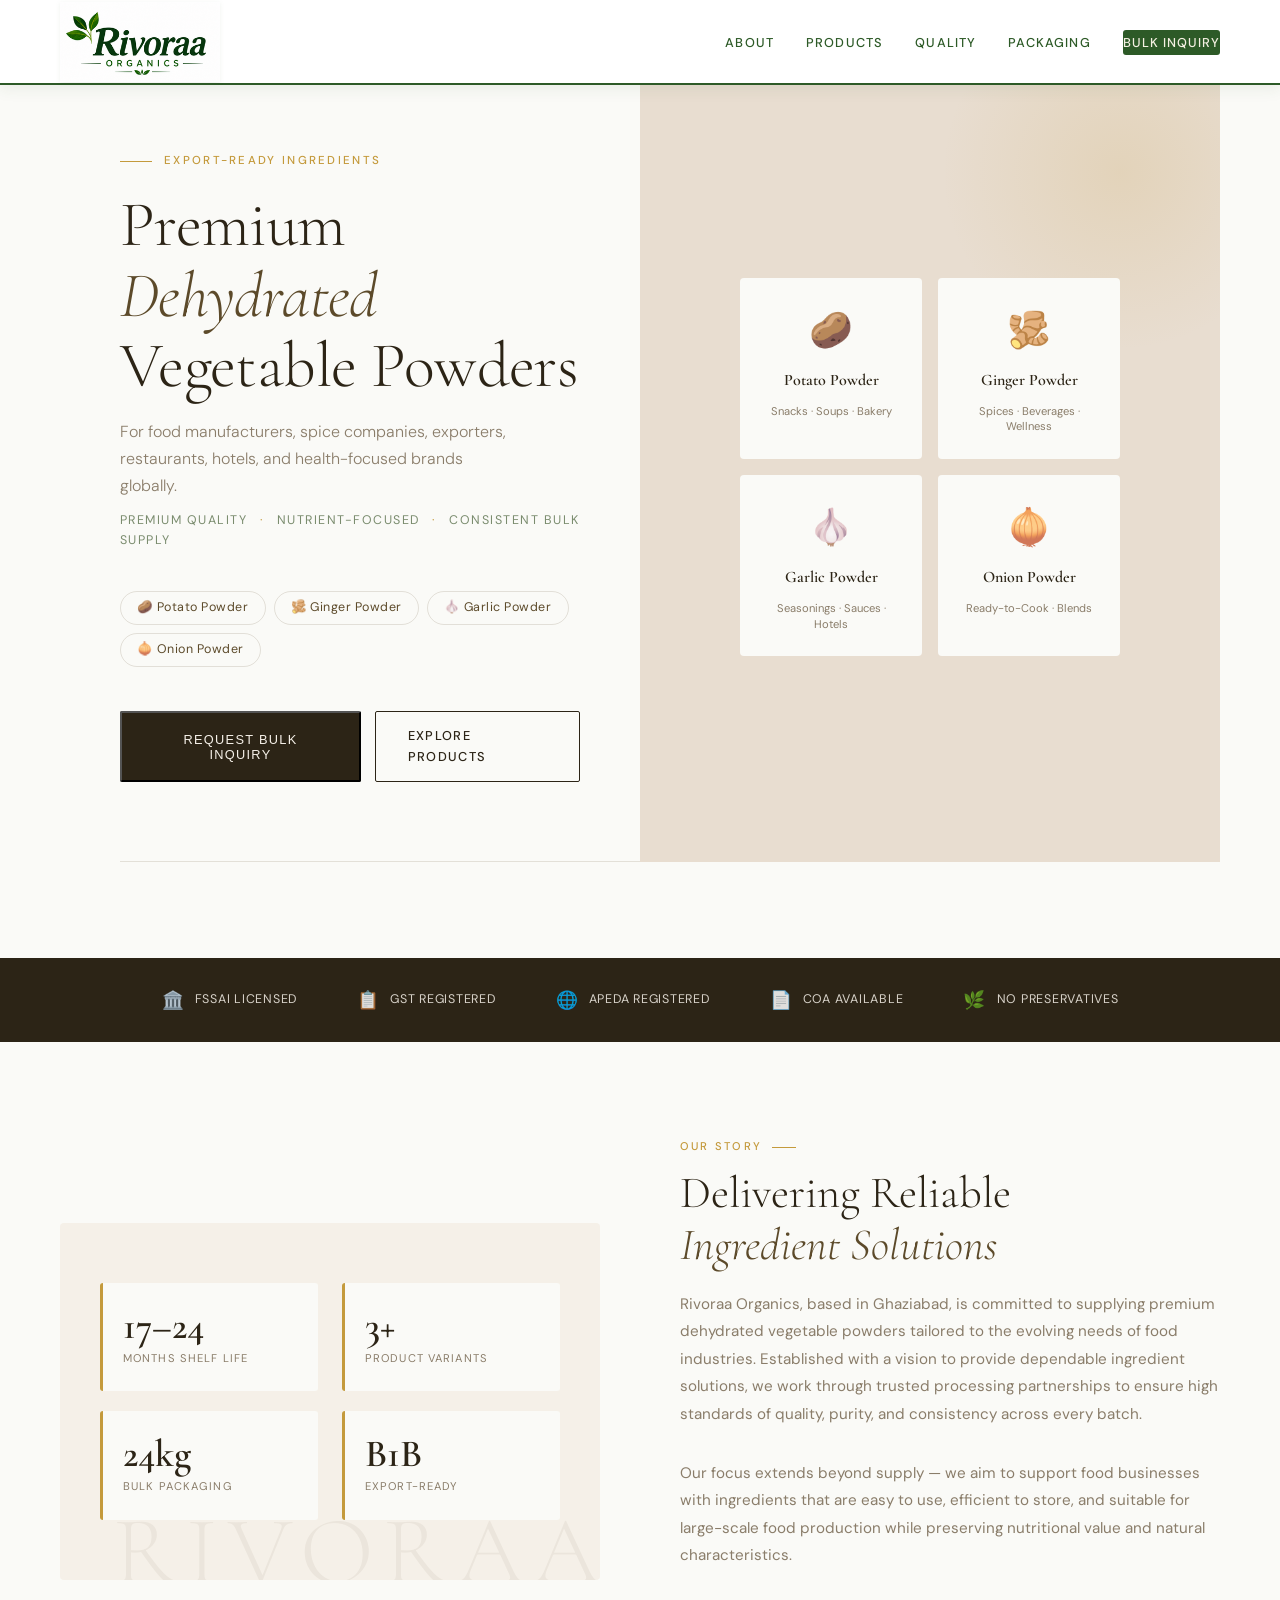
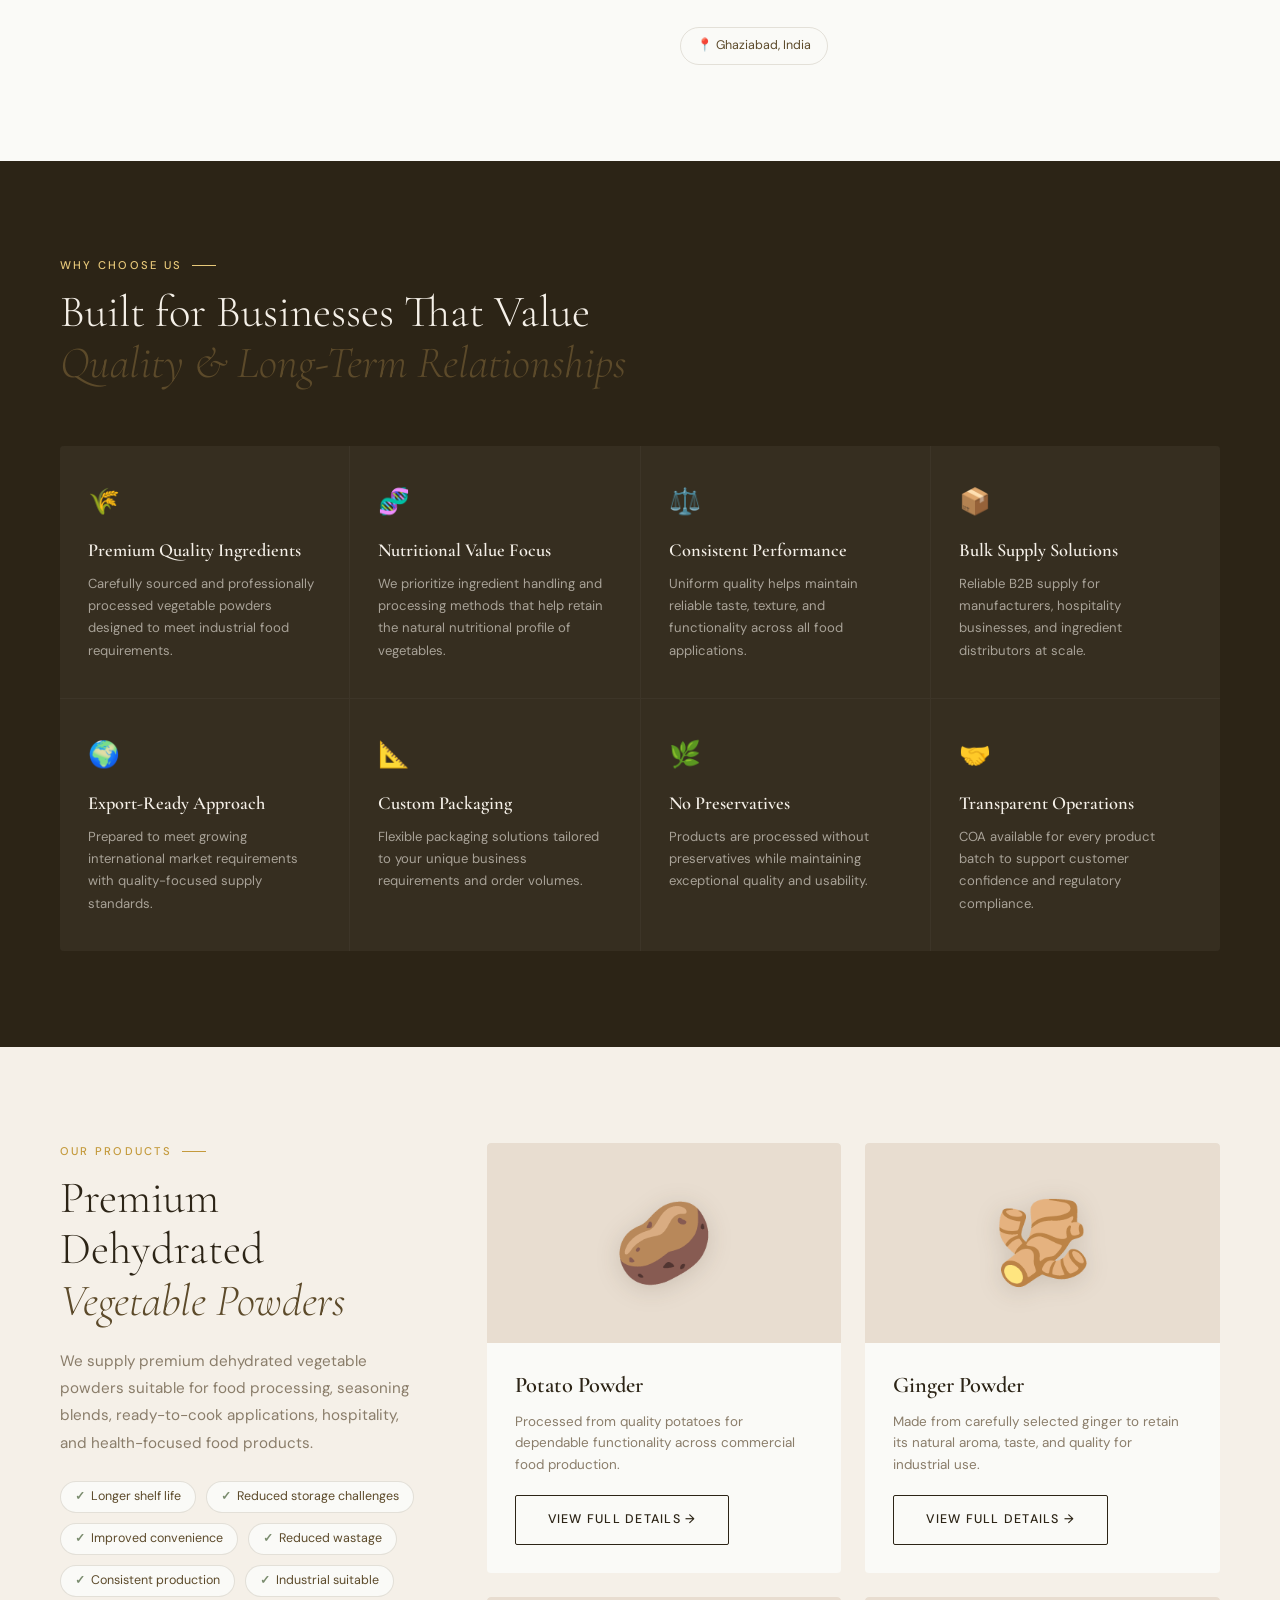
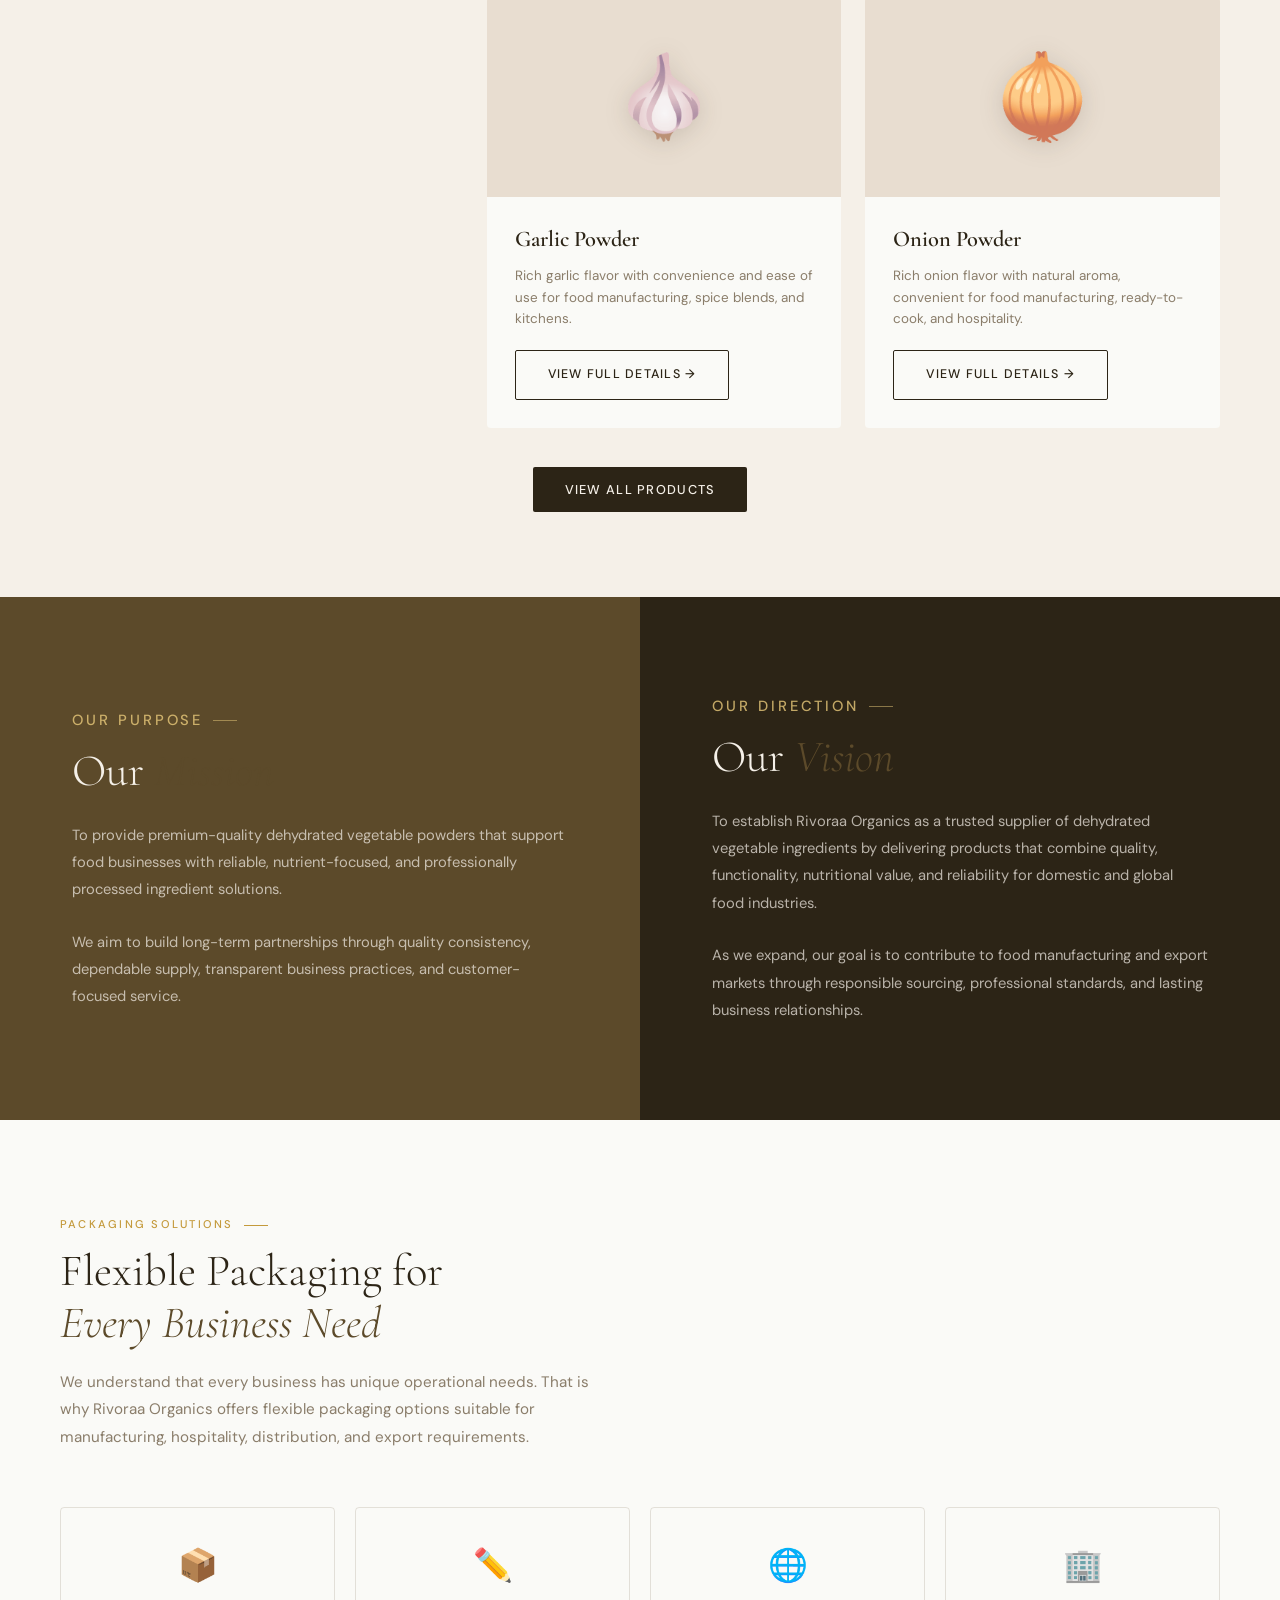
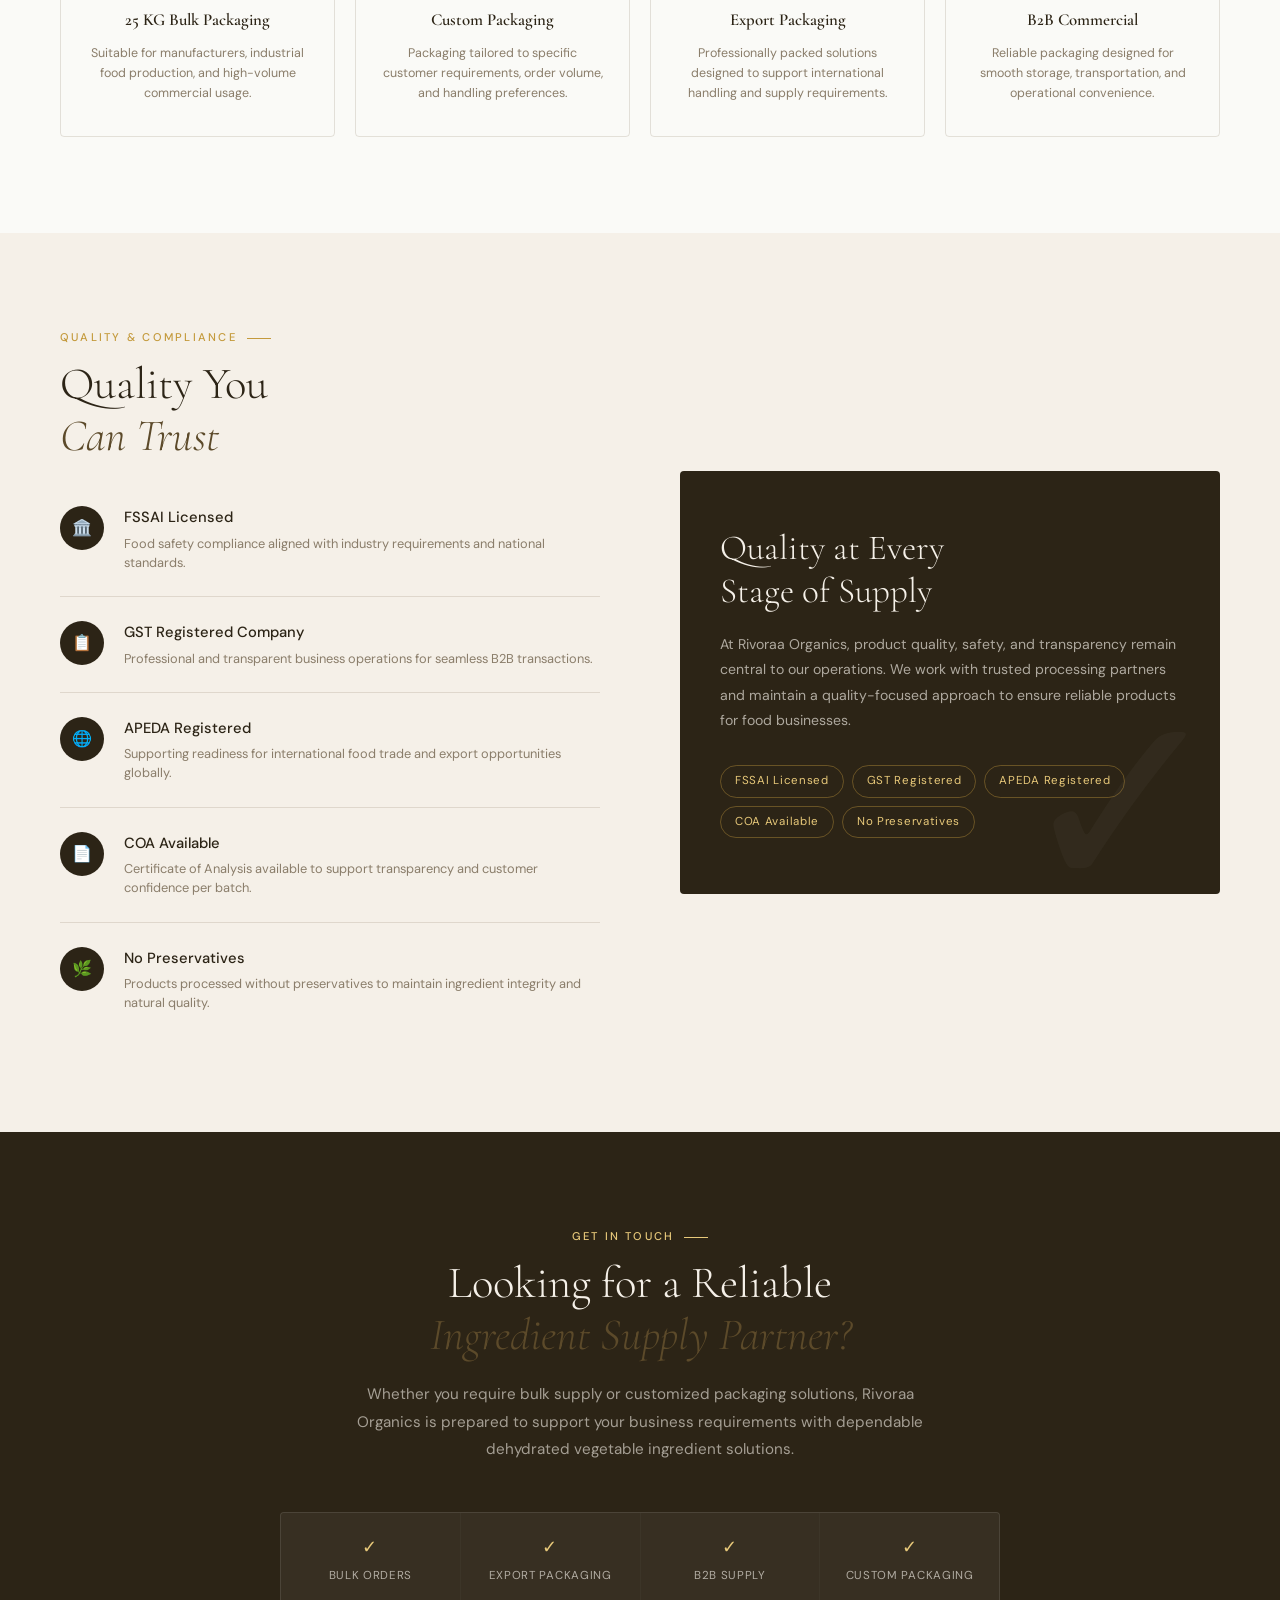
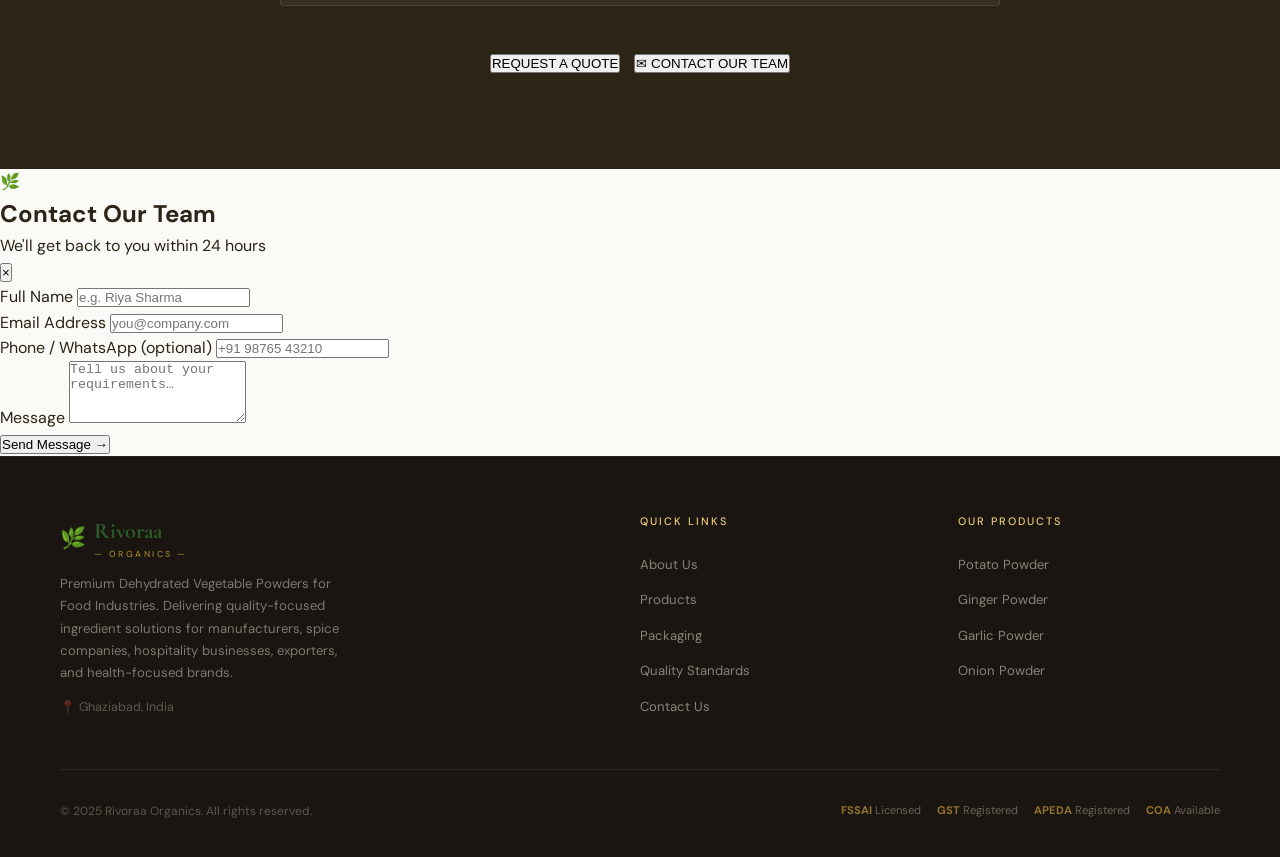
==== index.html @ 88c13964 "Update index.html" ====
<!doctype html>
<html lang="en">
  <head>
    <meta charset="UTF-8" />
    <meta name="viewport" content="width=device-width, initial-scale=1.0" />
    <title>Rivoraa Organics — Premium Dehydrated Vegetable Powders</title>
    <link rel="stylesheet" href="style.css" />
    <link
      href="https://fonts.googleapis.com/css2?family=Cormorant+Garamond:ital,wght@0,300;0,400;0,600;1,300;1,400&family=DM+Sans:wght@300;400;500&display=swap"
      rel="stylesheet"
    />
  </head>
  
  <body>
    <!-- NAV -->
    <nav>
      <a href="#" class="nav-logo">
        <img
          src="[data-uri]"
          alt="Rivoraa Organics"
          class="nav-logo-img"
        />
      </a>
      <ul class="nav-links">
        <li><a href="#about">About</a></li>
        <li><a href="#products">Products</a></li>
        <li><a href="#quality">Quality</a></li>
        <li><a href="#packaging">Packaging</a></li>
        <li><a href="#contact" class="nav-cta">Bulk Inquiry</a></li>
      </ul>
    </nav>

    <!-- HERO -->
    <section class="hero" id="home">
      <div class="hero-left">
        <p class="hero-eyebrow">Export-Ready Ingredients</p>
        <h1 class="hero-title">
          Premium<br /><em>Dehydrated</em><br />Vegetable Powders
        </h1>
        <p class="hero-subtitle">
          For food manufacturers, spice companies, exporters, restaurants,
          hotels, and health-focused brands globally.
        </p>
        <p class="hero-tagline">
          Premium Quality <span>·</span> Nutrient-Focused
          <span>·</span> Consistent Bulk Supply
        </p>
        <div class="hero-products-strip">
          <span class="pill">🥔 Potato Powder</span>
          <span class="pill">🫚 Ginger Powder</span>
          <span class="pill">🧄 Garlic Powder</span>
          <span class="pill">🧅 Onion Powder</span>
        </div>
        <div class="hero-buttons">
          <button class="btn-primary" onclick="document.getElementById('contactModal').style.display='flex'; document.getElementById('contactForm').style.display=''; document.getElementById('contactSuccess').style.display='none'; document.body.style.overflow='hidden';">Request Bulk Inquiry</button>
          <a href="#products" class="btn-outline">Explore Products</a>
        </div>
      </div>
      <div class="hero-right">
        <div class="hero-visual-grid">
          <div class="product-card-mini">
            <div class="product-icon">🥔</div>
            <h4>Potato Powder</h4>
            <p>Snacks · Soups · Bakery</p>
          </div>
          <div class="product-card-mini">
            <div class="product-icon">🫚</div>
            <h4>Ginger Powder</h4>
            <p>Spices · Beverages · Wellness</p>
          </div>
          <div class="product-card-mini">
            <div class="product-icon">🧄</div>
            <h4>Garlic Powder</h4>
            <p>Seasonings · Sauces · Hotels</p>
          </div>
          <div class="product-card-mini">
            <div class="product-icon">🧅</div>
            <h4>Onion Powder</h4>
            <p>Ready-to-Cook · Blends</p>
          </div>
        </div>
      </div>
    </section>

    <!-- TRUST BAR -->
    <div class="trust-bar">
      <div class="trust-item">
        <span class="trust-icon">🏛️</span><span>FSSAI Licensed</span>
      </div>
      <div class="trust-item">
        <span class="trust-icon">📋</span><span>GST Registered</span>
      </div>
      <div class="trust-item">
        <span class="trust-icon">🌐</span><span>APEDA Registered</span>
      </div>
      <div class="trust-item">
        <span class="trust-icon">📄</span><span>COA Available</span>
      </div>
      <div class="trust-item">
        <span class="trust-icon">🌿</span><span>No Preservatives</span>
      </div>
    </div>

    <!-- ABOUT -->
    <section class="about-section" id="about">
      <div class="about-visual">
        <div class="stat-row">
          <div class="stat-box">
            <div class="stat-number">18–24</div>
            <div class="stat-label">Months Shelf Life</div>
          </div>
          <div class="stat-box">
            <div class="stat-number">4+</div>
            <div class="stat-label">Product Variants</div>
          </div>
        </div>
        <div class="stat-row">
          <div class="stat-box">
            <div class="stat-number">25kg</div>
            <div class="stat-label">Bulk Packaging</div>
          </div>
          <div class="stat-box">
            <div class="stat-number">B2B</div>
            <div class="stat-label">Export-Ready</div>
          </div>
        </div>
      </div>
      <div class="about-text">
        <p class="section-label">Our Story</p>
        <h2 class="section-title">
          Delivering Reliable<br /><em>Ingredient Solutions</em>
        </h2>
        <p class="section-body">
          Rivoraa Organics, based in Ghaziabad, is committed to supplying
          premium dehydrated vegetable powders tailored to the evolving needs of
          food industries. Established with a vision to provide dependable
          ingredient solutions, we work through trusted processing partnerships
          to ensure high standards of quality, purity, and consistency across
          every batch.
        </p>
        <p class="section-body" style="margin-top: 16px">
          Our focus extends beyond supply — we aim to support food businesses
          with ingredients that are easy to use, efficient to store, and
          suitable for large-scale food production while preserving nutritional
          value and natural characteristics.
        </p>
        <br />
        <span class="location-badge">📍 Ghaziabad, India</span>
      </div>
    </section>

    <!-- WHY RIVORAA -->
    <section class="why-section" id="why">
      <p class="section-label">Why Choose Us</p>
      <h2 class="section-title" style="color: var(--cream)">
        Built for Businesses That Value<br /><em
          >Quality & Long-Term Relationships</em
        >
      </h2>
      <div class="why-grid">
        <div class="why-card">
          <div class="why-card-icon">🌾</div>
          <h3>Premium Quality Ingredients</h3>
          <p>
            Carefully sourced and professionally processed vegetable powders
            designed to meet industrial food requirements.
          </p>
        </div>
        <div class="why-card">
          <div class="why-card-icon">🧬</div>
          <h3>Nutritional Value Focus</h3>
          <p>
            We prioritize ingredient handling and processing methods that help
            retain the natural nutritional profile of vegetables.
          </p>
        </div>
        <div class="why-card">
          <div class="why-card-icon">⚖️</div>
          <h3>Consistent Performance</h3>
          <p>
            Uniform quality helps maintain reliable taste, texture, and
            functionality across all food applications.
          </p>
        </div>
        <div class="why-card">
          <div class="why-card-icon">📦</div>
          <h3>Bulk Supply Solutions</h3>
          <p>
            Reliable B2B supply for manufacturers, hospitality businesses, and
            ingredient distributors at scale.
          </p>
        </div>
        <div class="why-card">
          <div class="why-card-icon">🌍</div>
          <h3>Export-Ready Approach</h3>
          <p>
            Prepared to meet growing international market requirements with
            quality-focused supply standards.
          </p>
        </div>
        <div class="why-card">
          <div class="why-card-icon">📐</div>
          <h3>Custom Packaging</h3>
          <p>
            Flexible packaging solutions tailored to your unique business
            requirements and order volumes.
          </p>
        </div>
        <div class="why-card">
          <div class="why-card-icon">🌿</div>
          <h3>No Preservatives</h3>
          <p>
            Products are processed without preservatives while maintaining
            exceptional quality and usability.
          </p>
        </div>
        <div class="why-card">
          <div class="why-card-icon">🤝</div>
          <h3>Transparent Operations</h3>
          <p>
            COA available for every product batch to support customer confidence
            and regulatory compliance.
          </p>
        </div>
      </div>
    </section>

    <!-- PRODUCTS -->
    <section class="products-section" id="products">
      <div class="products-layout">
        <div class="products-intro">
          <p class="section-label">Our Products</p>
          <h2 class="section-title">
            Premium Dehydrated<br /><em>Vegetable Powders</em>
          </h2>
          <p class="section-body">
            We supply premium dehydrated vegetable powders suitable for food
            processing, seasoning blends, ready-to-cook applications,
            hospitality, and health-focused food products.
          </p>
          <div class="checks">
            <span class="check-tag">Longer shelf life</span>
            <span class="check-tag">Reduced storage challenges</span>
            <span class="check-tag">Improved convenience</span>
            <span class="check-tag">Reduced wastage</span>
            <span class="check-tag">Consistent production</span>
            <span class="check-tag">Industrial suitable</span>
          </div>
        </div>

        <div class="products-grid">
          <!-- POTATO -->
          <div class="product-card simple-card">
            <div class="simple-card-img">
              <img src="" alt="Potato Powder" />
              <div class="simple-card-emoji">🥔</div>
            </div>
            <div class="simple-card-body">
              <h3>Potato Powder</h3>
              <p>
                Processed from quality potatoes for dependable functionality
                across commercial food production.
              </p>
              <a
                href="product.html#potato-powder"
                class="btn-outline simple-card-btn"
                >View Full Details →</a
              >
            </div>
          </div>

          <!-- GINGER -->
          <div class="product-card simple-card">
            <div class="simple-card-img">
              <img src="" alt="Ginger Powder" />
              <div class="simple-card-emoji">🫚</div>
            </div>
            <div class="simple-card-body">
              <h3>Ginger Powder</h3>
              <p>
                Made from carefully selected ginger to retain its natural aroma,
                taste, and quality for industrial use.
              </p>
              <a
                href="product.html#ginger-powder"
                class="btn-outline simple-card-btn"
                >View Full Details →</a
              >
            </div>
          </div>

          <!-- GARLIC -->
          <div class="product-card simple-card">
            <div class="simple-card-img">
              <img src="" alt="Garlic Powder" />
              <div class="simple-card-emoji">🧄</div>
            </div>
            <div class="simple-card-body">
              <h3>Garlic Powder</h3>
              <p>
                Rich garlic flavor with convenience and ease of use for food
                manufacturing, spice blends, and kitchens.
              </p>
              <a
                href="product.html#garlic-powder"
                class="btn-outline simple-card-btn"
                >View Full Details →</a
              >
            </div>
          </div>

          <!-- ONION -->
          <div class="product-card simple-card">
            <div class="simple-card-img">
              <img src="" alt="Onion Powder" />
              <div class="simple-card-emoji">🧅</div>
            </div>
            <div class="simple-card-body">
              <h3>Onion Powder</h3>
              <p>
                Rich onion flavor with natural aroma, convenient for food
                manufacturing, ready-to-cook, and hospitality.
              </p>
              <a
                href="product.html#onion-powder"
                class="btn-outline simple-card-btn"
                >View Full Details →</a
              >
            </div>
          </div>
        </div>
      </div>

      <div style="text-align: center; margin-top: 48px">
        <a href="product.html" class="btn-primary" id="view-all-products"
          >View All Products</a
        >
      </div>
    </section>
    <!-- MISSION & VISION -->
    <section class="mv-section" id="mission">
      <div class="mv-block mission">
        <p class="section-label">Our Purpose</p>
        <h2 class="section-title">Our <em>Mission</em></h2>
        <p>
          To provide premium-quality dehydrated vegetable powders that support
          food businesses with reliable, nutrient-focused, and professionally
          processed ingredient solutions.
        </p>
        <br />
        <p>
          We aim to build long-term partnerships through quality consistency,
          dependable supply, transparent business practices, and
          customer-focused service.
        </p>
      </div>
      <div class="mv-block vision">
        <p class="section-label">Our Direction</p>
        <h2 class="section-title">Our <em>Vision</em></h2>
        <p>
          To establish Rivoraa Organics as a trusted supplier of dehydrated
          vegetable ingredients by delivering products that combine quality,
          functionality, nutritional value, and reliability for domestic and
          global food industries.
        </p>
        <br />
        <p>
          As we expand, our goal is to contribute to food manufacturing and
          export markets through responsible sourcing, professional standards,
          and lasting business relationships.
        </p>
      </div>
    </section>

    <!-- PACKAGING -->
    <section class="packaging-section" id="packaging">
      <div class="packaging-intro">
        <p class="section-label">Packaging Solutions</p>
        <h2 class="section-title">
          Flexible Packaging for<br /><em>Every Business Need</em>
        </h2>
        <p class="section-body">
          We understand that every business has unique operational needs. That
          is why Rivoraa Organics offers flexible packaging options suitable for
          manufacturing, hospitality, distribution, and export requirements.
        </p>
      </div>
      <div class="packaging-grid">
        <div class="pack-card">
          <div class="pack-icon">📦</div>
          <h3>25 KG Bulk Packaging</h3>
          <p>
            Suitable for manufacturers, industrial food production, and
            high-volume commercial usage.
          </p>
        </div>
        <div class="pack-card">
          <div class="pack-icon">✏️</div>
          <h3>Custom Packaging</h3>
          <p>
            Packaging tailored to specific customer requirements, order volume,
            and handling preferences.
          </p>
        </div>
        <div class="pack-card">
          <div class="pack-icon">🌐</div>
          <h3>Export Packaging</h3>
          <p>
            Professionally packed solutions designed to support international
            handling and supply requirements.
          </p>
        </div>
        <div class="pack-card">
          <div class="pack-icon">🏢</div>
          <h3>B2B Commercial</h3>
          <p>
            Reliable packaging designed for smooth storage, transportation, and
            operational convenience.
          </p>
        </div>
      </div>
    </section>

    <!-- QUALITY -->
    <section class="quality-section" id="quality">
      <div>
        <p class="section-label">Quality & Compliance</p>
        <h2 class="section-title">Quality You<br /><em>Can Trust</em></h2>
        <ul class="quality-list">
          <li class="quality-item">
            <div class="quality-icon">🏛️</div>
            <div>
              <h4>FSSAI Licensed</h4>
              <p>
                Food safety compliance aligned with industry requirements and
                national standards.
              </p>
            </div>
          </li>
          <li class="quality-item">
            <div class="quality-icon">📋</div>
            <div>
              <h4>GST Registered Company</h4>
              <p>
                Professional and transparent business operations for seamless
                B2B transactions.
              </p>
            </div>
          </li>
          <li class="quality-item">
            <div class="quality-icon">🌐</div>
            <div>
              <h4>APEDA Registered</h4>
              <p>
                Supporting readiness for international food trade and export
                opportunities globally.
              </p>
            </div>
          </li>
          <li class="quality-item">
            <div class="quality-icon">📄</div>
            <div>
              <h4>COA Available</h4>
              <p>
                Certificate of Analysis available to support transparency and
                customer confidence per batch.
              </p>
            </div>
          </li>
          <li class="quality-item">
            <div class="quality-icon">🌿</div>
            <div>
              <h4>No Preservatives</h4>
              <p>
                Products processed without preservatives to maintain ingredient
                integrity and natural quality.
              </p>
            </div>
          </li>
        </ul>
      </div>
      <div class="quality-visual">
        <h2>Quality at Every<br />Stage of Supply</h2>
        <p>
          At Rivoraa Organics, product quality, safety, and transparency remain
          central to our operations. We work with trusted processing partners
          and maintain a quality-focused approach to ensure reliable products
          for food businesses.
        </p>
        <div class="compliance-pills">
          <span class="c-pill">FSSAI Licensed</span>
          <span class="c-pill">GST Registered</span>
          <span class="c-pill">APEDA Registered</span>
          <span class="c-pill">COA Available</span>
          <span class="c-pill">No Preservatives</span>
        </div>
      </div>
    </section>

    <!-- CTA / CONTACT -->
    <section class="cta-section" id="contact">
      <p class="section-label">Get In Touch</p>
      <h2 class="section-title">
        Looking for a Reliable<br /><em>Ingredient Supply Partner?</em>
      </h2>
      <p class="section-body">
        Whether you require bulk supply or customized packaging solutions,
        Rivoraa Organics is prepared to support your business requirements with
        dependable dehydrated vegetable ingredient solutions.
      </p>
      <div class="cta-grid">
        <div class="cta-service">
          <span class="cta-check">✓</span><span>Bulk Orders</span>
        </div>
        <div class="cta-service">
          <span class="cta-check">✓</span><span>Export Packaging</span>
        </div>
        <div class="cta-service">
          <span class="cta-check">✓</span><span>B2B Supply</span>
        </div>
        <div class="cta-service">
          <span class="cta-check">✓</span><span>Custom Packaging</span>
        </div>
      </div>

  <!-- Buttons -->
  <div class="cta-buttons">
      <button class="quote-btn">REQUEST A QUOTE</button>
      <button id="contactBtn" class="contact-btn" onclick="document.getElementById('contactModal').style.display='flex'; document.getElementById('contactForm').style.display=''; document.getElementById('contactSuccess').style.display='none'; document.body.style.overflow='hidden';">✉ CONTACT OUR TEAM</button>
  </div>

    </section>

<!-- Contact Modal (at body level) -->
<div id="contactModal" class="modal" role="dialog" aria-modal="true" aria-labelledby="contactModalTitle">
    <div class="modal-content">

        <!-- Modal Header -->
        <div class="modal-header">
            <div class="modal-header-icon">🌿</div>
            <div>
                <h2 id="contactModalTitle">Contact Our Team</h2>
                <p class="modal-subtitle">We'll get back to you within 24 hours</p>
            </div>
            <button class="close" aria-label="Close" onclick="document.getElementById('contactModal').style.display='none'; document.body.style.overflow='';">&times;</button>
        </div>

        <!-- Form -->
        <form id="contactForm" novalidate>

            <div class="form-group">
                <label for="contactName">Full Name</label>
                <input id="contactName" type="text" placeholder="e.g. Riya Sharma" required autocomplete="name">
            </div>

            <div class="form-group">
                <label for="contactEmail">Email Address</label>
                <input id="contactEmail" type="email" placeholder="you@company.com" required autocomplete="email">
            </div>

            <div class="form-group">
                <label for="contactPhone">Phone / WhatsApp <span class="optional">(optional)</span></label>
                <input id="contactPhone" type="tel" placeholder="+91 98765 43210" autocomplete="tel">
            </div>

            <div class="form-group">
                <label for="contactMessage">Message</label>
                <textarea id="contactMessage" placeholder="Tell us about your requirements…" rows="4" required></textarea>
            </div>

            <button type="submit" class="send-btn">
                <span class="send-btn-text">Send Message →</span>
                <span class="send-btn-loading" style="display:none">Sending…</span>
            </button>

        </form>

        <!-- Success State -->
        <div id="contactSuccess" class="modal-success" style="display:none">
            <div class="success-icon">✓</div>
            <h3>Message Sent!</h3>
            <p>Thank you for reaching out. Our team will contact you within 24 hours.</p>
            <button class="send-btn" id="closeSuccessBtn" style="margin-top:8px;" type="button" onclick="document.getElementById('contactModal').style.display='none'; document.body.style.overflow='';">Close</button>
        </div>

    </div>
</div>


    <!-- FOOTER -->
    <footer>
      <div class="footer-top">
        <div class="footer-brand">
          <div
            style="
              display: flex;
              align-items: center;
              gap: 8px;
              margin-bottom: 12px;
            "
          >
            <span style="font-size: 1.3rem">🌿</span>
            <div>
              <div
                style="
                  font-family: &quot;Cormorant Garamond&quot;, serif;
                  font-size: 1.4rem;
                  font-weight: 700;
                  color: #2d5a27;
                  letter-spacing: -0.01em;
                "
              >
                Rivoraa
              </div>
              <div
                style="
                  font-size: 0.55rem;
                  letter-spacing: 0.28em;
                  text-transform: uppercase;
                  color: rgba(196, 154, 60, 0.8);
                  font-weight: 500;
                  margin-top: -2px;
                "
              >
                — Organics —
              </div>
            </div>
          </div>
          <p>
            Premium Dehydrated Vegetable Powders for Food Industries. Delivering
            quality-focused ingredient solutions for manufacturers, spice
            companies, hospitality businesses, exporters, and health-focused
            brands.
          </p>
          <p
            style="
              margin-top: 12px;
              font-size: 0.78rem;
              color: rgba(245, 240, 232, 0.3);
            "
          >
            📍 Ghaziabad, India
          </p>
        </div>
        <div class="footer-col">
          <h4>Quick Links</h4>
          <ul>
            <li><a href="#about">About Us</a></li>
            <li><a href="#products">Products</a></li>
            <li><a href="#packaging">Packaging</a></li>
            <li><a href="#quality">Quality Standards</a></li>
            <li><a href="#contact">Contact Us</a></li>
          </ul>
        </div>
        <div class="footer-col">
          <h4>Our Products</h4>
          <ul>
            <li><a href="product.html#potato-powder">Potato Powder</a></li>
            <li><a href="product.html#ginger-powder">Ginger Powder</a></li>
            <li><a href="product.html#garlic-powder">Garlic Powder</a></li>
            <li><a href="product.html#onion-powder">Onion Powder</a></li>
          </ul>
        </div>
      </div>
      <div class="footer-bottom">
        <p>© 2025 Rivoraa Organics. All rights reserved.</p>
        <div class="compliance-row">
          <span class="comp-badge"><strong>FSSAI</strong> Licensed</span>
          <span class="comp-badge"><strong>GST</strong> Registered</span>
          <span class="comp-badge"><strong>APEDA</strong> Registered</span>
          <span class="comp-badge"><strong>COA</strong> Available</span>
        </div>
      </div>
    </footer>
    <script src="script.js"></script>
    <!-- <script src="contact.js"></script> -->
  </body>
</html>
---- style.css ----
*, *::before, *::after { box-sizing: border-box; margin: 0; padding: 0; }

  :root {
    --cream: #F5F0E8;
    --warm-white: #FAFAF7;
    --earth: #2C2416;
    --bark: #5C4A2A;
    --sage: #7A8C6E;
    --gold: #C49A3C;
    --gold-light: #E8C97A;
    --terracotta: #C4623A;
    --powder: #E8DDD0;
    --muted: #8A7D6A;
    --border: rgba(92,74,42,0.15);
  }

  html { scroll-behavior: smooth; }

  body {
    font-family: 'DM Sans', sans-serif;
    background: var(--warm-white);
    color: var(--earth);
    font-size: 16px;
    line-height: 1.6;
    overflow-x: hidden;
  }

  /* ── NAV ── */
  nav {
    position: fixed; top: 0; left: 0; right: 0; z-index: 100;
    display: flex; align-items: center; justify-content: space-between;
    padding: 0 60px;
    background: white;
    border-bottom: 2px solid #2D5A27;
    box-shadow: 0 2px 16px rgba(45,90,39,0.10);
    transition: all 0.3s;
    height: 85px;
  }
  .nav-logo {
    display: flex; align-items: center;
    text-decoration: none;
    height: 100%;
    padding: 10px 0;
  }
  .nav-logo-img {
    height: 80px; width: auto; object-fit:contain;
    display:flex;
    filter: drop-shadow(0 1px 2px rgba(45,90,39,0.08));
    
  }

  .nav-links { display: flex; gap: 32px; list-style: none; align-items: center; }
  .nav-links a {
    text-decoration: none; color: #2D5A27; font-size: 0.8rem;
    letter-spacing: 0.09em; text-transform: uppercase; font-weight: 500;
    transition: color 0.2s; position: relative; padding: 4px 0;
  }
  .nav-links a::after {
    content: ''; position: absolute; bottom: -2px; left: 0; right: 0;
    height: 2px; background: #2D5A27; transform: scaleX(0);
    transition: transform 0.25s; transform-origin: left;
  }
  .nav-links a:hover { color: #1E4020; }
  .nav-links a:hover::after { transform: scaleX(1); }
  .nav-cta {
    background: #2D5A27 !important; color: #F5F0E2 !important;
    padding: 9px 22px; border-radius: 3px;
    transition: background 0.2s !important;
    letter-spacing: 0.08em !important;
  }
  .nav-cta::after { display: none !important; }
  .nav-cta:hover { background: #1E4020 !important; color: #F5F0E2 !important; }

  /* ── HERO ── */
  .hero {
    min-height: 100vh;
    display: grid; grid-template-columns: 1fr 1fr;
    padding-top: 72px;
    overflow: hidden;
  }
  .hero-left {
    display: flex; flex-direction: column; justify-content: center;
    padding: 80px 60px 80px 60px;
    background: var(--warm-white);
    position: relative;
  }
  .hero-left::after {
    content: '';
    position: absolute; bottom: 0; left: 60px; right: 0;
    height: 1px; background: var(--border);
  }
  .hero-eyebrow {
    font-size: 0.72rem; letter-spacing: 0.2em; text-transform: uppercase;
    color: var(--gold); font-weight: 500; margin-bottom: 20px;
    display: flex; align-items: center; gap: 12px;
  }
  .hero-eyebrow::before {
    content: ''; display: inline-block; width: 32px; height: 1px;
    background: var(--gold);
  }
  .hero-title {
    font-family: 'Cormorant Garamond', serif;
    font-size: clamp(3rem, 5vw, 5rem);
    font-weight: 300; line-height: 1.1; letter-spacing: -0.01em;
    color: var(--earth); margin-bottom: 16px;
  }
  .hero-title em { font-style: italic; color: var(--bark); }
  .hero-subtitle {
    font-size: 1rem; color: var(--muted); font-weight: 300;
    max-width: 400px; margin-bottom: 12px; line-height: 1.7;
  }
  .hero-tagline {
    font-size: 0.78rem; letter-spacing: 0.12em; text-transform: uppercase;
    color: var(--sage); margin-bottom: 40px;
  }
  .hero-tagline span { margin: 0 8px; color: var(--gold); }
  .hero-products-strip {
    display: flex; gap: 8px; flex-wrap: wrap; margin-bottom: 44px;
  }
  .pill {
    padding: 6px 16px; border: 1px solid var(--border); border-radius: 100px;
    font-size: 0.78rem; color: var(--bark); letter-spacing: 0.04em;
    transition: all 0.2s; cursor: default;
  }
  .pill:hover { background: var(--earth); color: var(--cream); border-color: var(--earth); }
  .hero-buttons { display: flex; gap: 14px; }
  .btn-primary {
    padding: 14px 32px; background: var(--earth); color: var(--cream);
    font-size: 0.8rem; letter-spacing: 0.1em; text-transform: uppercase;
    text-decoration: none; border-radius: 2px; transition: all 0.25s;
    font-weight: 500;
  }
  .btn-primary:hover { background: var(--bark); }
  .btn-outline {
    padding: 14px 32px; border: 1px solid var(--earth); color: var(--earth);
    font-size: 0.8rem; letter-spacing: 0.1em; text-transform: uppercase;
    text-decoration: none; border-radius: 2px; transition: all 0.25s;
    font-weight: 500;
  }
  .btn-outline:hover { background: var(--earth); color: var(--cream); }

  .hero-right {
    background: var(--powder);
    display: flex; flex-direction: column; justify-content: center; align-items: center;
    padding: 60px 40px;
    position: relative;
    overflow: hidden;
  }
  .hero-right::before {
    content: '';
    position: absolute; top: -80px; right: -80px;
    width: 360px; height: 360px;
    border-radius: 50%;
    background: radial-gradient(circle, rgba(196,154,60,0.15) 0%, transparent 70%);
  }
  .hero-visual-grid {
    display: grid; grid-template-columns: 1fr 1fr; gap: 16px;
    width: 100%; max-width: 380px; position: relative; z-index: 1;
  }
  .product-card-mini {
    background: var(--warm-white);
    border-radius: 4px;
    padding: 24px 20px;
    display: flex; flex-direction: column; align-items: center;
    gap: 10px; text-align: center;
    transition: transform 0.3s, box-shadow 0.3s;
    cursor: default;
  }
  .product-card-mini:hover { transform: translateY(-4px); box-shadow: 0 12px 32px rgba(44,36,22,0.1); }
  .product-icon { font-size: 2.2rem; }
  .product-card-mini h4 { font-family: 'Cormorant Garamond', serif; font-size: 1rem; font-weight: 600; color: var(--earth); }
  .product-card-mini p { font-size: 0.7rem; color: var(--muted); line-height: 1.4; }

  /* ── TRUST BAR ── */
  .trust-bar {
    background: var(--earth);
    padding: 28px 60px;
    display: flex; justify-content: center; gap: 60px; flex-wrap: wrap;
  }
  .trust-item {
    display: flex; align-items: center; gap: 10px; color: var(--cream);
  }
  .trust-item .trust-icon { color: var(--gold-light); font-size: 1.1rem; }
  .trust-item span { font-size: 0.78rem; letter-spacing: 0.06em; text-transform: uppercase; opacity: 0.85; }

  /* ── SECTION COMMONS ── */


  section { padding: 96px 60px; }
  .section-label {
    font-size: 0.7rem; letter-spacing: 0.2em; text-transform: uppercase;
    color: var(--gold); font-weight: 500; margin-bottom: 12px;
    display: flex; align-items: center; gap: 10px;
  }
  .section-label::after { content: ''; flex: 0 0 24px; height: 1px; background: var(--gold); }
  .section-title {
    font-family: 'Cormorant Garamond', serif;
    font-size: clamp(2rem, 3.5vw, 3.2rem);
    font-weight: 300; line-height: 1.15; color: var(--earth);
    margin-bottom: 20px;
  }
  .section-title em { font-style: italic; color: var(--bark); }
  .section-body { font-size: 0.95rem; color: var(--muted); max-width: 600px; line-height: 1.8; }

  /* ── ABOUT ── */
  .about-section {
    display: grid; grid-template-columns: 1fr 1fr; gap: 80px; align-items: center;
    background: var(--warm-white);
  }
  .about-visual {
    background: var(--cream);
    border-radius: 4px;
    padding: 60px 40px;
    display: flex; flex-direction: column; gap: 20px;
    position: relative; overflow: hidden;
  }
  .about-visual::before {
    content: 'RIVORAA';
    position: absolute; bottom: -20px; right: -10px;
    font-family: 'Cormorant Garamond', serif;
    font-size: 6rem; font-weight: 300; color: rgba(92,74,42,0.06);
    letter-spacing: 0.1em; line-height: 1;
  }
  .stat-row { display: flex; gap: 24px; }
  .stat-box {
    flex: 1;
    background: var(--warm-white);
    padding: 24px 20px; border-radius: 3px;
    border-left: 3px solid var(--gold);
  }
  .stat-number {
    font-family: 'Cormorant Garamond', serif;
    font-size: 2.4rem; font-weight: 600; color: var(--earth); line-height: 1;
    margin-bottom: 4px;
  }
  .stat-label { font-size: 0.7rem; color: var(--muted); text-transform: uppercase; letter-spacing: 0.1em; }
  .about-text .section-body { margin-bottom: 32px; max-width: 100%; }
  .location-badge {
    display: inline-flex; align-items: center; gap: 8px;
    padding: 8px 16px; border: 1px solid var(--border); border-radius: 100px;
    font-size: 0.78rem; color: var(--bark);
  }

  /* ── WHY RIVORAA ── */
  .why-section { background: var(--earth); padding: 96px 60px; }
  .why-section .section-title { color: var(--cream); }
  .why-section .section-label { color: var(--gold-light); }
  .why-section .section-label::after { background: var(--gold-light); }
  .why-grid {
    display: grid; grid-template-columns: repeat(4, 1fr); gap: 1px;
    background: rgba(255,255,255,0.08);
    margin-top: 56px; border-radius: 4px; overflow: hidden;
  }
  .why-card {
    background: rgba(44,36,22,0.4);
    padding: 36px 28px;
    transition: background 0.3s;
  }
  .why-card:hover { background: rgba(196,154,60,0.12); }
  .why-card-icon { font-size: 1.6rem; margin-bottom: 16px; }
  .why-card h3 {
    font-family: 'Cormorant Garamond', serif;
    font-size: 1.15rem; font-weight: 600; color: var(--cream);
    margin-bottom: 10px; line-height: 1.3;
  }
  .why-card p { font-size: 0.82rem; color: rgba(245,240,232,0.6); line-height: 1.7; }

  /* ── PRODUCTS ── */
  .products-section { background: var(--cream); }
  
  .products-layout {
    display: grid;
    grid-template-columns: 1fr 2fr;
    gap: 60px;
    align-items: start;
  }
  
  .products-intro { max-width: 620px; margin-bottom: 0; }
  .products-intro .checks {
    display: flex; flex-wrap: wrap; gap: 10px; margin-top: 24px;
  }
  .check-tag {
    display: flex; align-items: center; gap: 6px;
    font-size: 0.78rem; color: var(--bark);
    padding: 5px 14px; background: var(--warm-white);
    border-radius: 100px; border: 1px solid var(--border);
  }
  .check-tag::before { content: '✓'; color: var(--sage); font-weight: 600; }

  .products-grid { display: grid; grid-template-columns: repeat(2, 1fr); gap: 24px; }


  /* ── SIMPLE PRODUCT CARDS (homepage) ── */
  .simple-card {
    display: flex;
    flex-direction: column;
    overflow: hidden;
    border-radius: 4px;
  }
  .simple-card-img {
    position: relative;
    background: var(--powder);
    height: 200px;
    display: flex;
    align-items: center;
    justify-content: center;
    overflow: hidden;
  }
  .simple-card-img img {
    width: 100%;
    height: 100%;
    object-fit: cover;
    display: block;
  }
  .simple-card-img img[src=""] {
    display: none;
  }
  .simple-card-emoji {
    font-size: 5rem;
    line-height: 1;
    position: absolute;
    transition: transform 0.3s ease;
    filter: drop-shadow(0 4px 12px rgba(44,36,22,0.15));
  }
  .simple-card:hover .simple-card-emoji {
    transform: scale(1.12);
  }
  .simple-card-body {
    padding: 24px 28px 28px;
    display: flex;
    flex-direction: column;
    flex: 1;
  }
  .simple-card-body h3 {
    font-family: 'Cormorant Garamond', serif;
    font-size: 1.4rem;
    font-weight: 600;
    color: var(--earth);
    margin-bottom: 8px;
  }
  .simple-card-body p {
    font-size: 0.84rem;
    color: var(--muted);
    line-height: 1.6;
    flex: 1;
    margin-bottom: 20px;
  }
  .simple-card-btn {
    display: inline-block;
    font-size: 0.78rem;
    align-self: flex-start;
  }

  .product-card {
    background: var(--warm-white);
    border-radius: 4px; overflow: hidden;
    transition: transform 0.3s, box-shadow 0.3s;
  }
  .product-card:hover { transform: translateY(-6px); box-shadow: 0 20px 48px rgba(44,36,22,0.1); }
  .product-card-header {
    padding: 36px 36px 24px;
    border-bottom: 1px solid var(--border);
    display: flex; align-items: flex-start; gap: 20px;
  }
  .product-badge {
    width: 56px; height: 56px; border-radius: 50%;
    display: flex; align-items: center; justify-content: center;
    font-size: 1.6rem; flex-shrink: 0;
  }
  .badge-potato { background: rgba(196,154,60,0.12); }
  .badge-ginger { background: rgba(196,98,58,0.12); }
  .badge-garlic { background: rgba(122,140,110,0.12); }
  .badge-onion { background: rgba(180,100,130,0.1); }
  .product-card-header-text h3 {
    font-family: 'Cormorant Garamond', serif;
    font-size: 1.5rem; font-weight: 600; color: var(--earth); margin-bottom: 4px;
  }
  .product-card-header-text p { font-size: 0.82rem; color: var(--muted); line-height: 1.5; }
  .product-card-body { padding: 28px 36px 36px; }
  .product-body-cols { display: grid; grid-template-columns: 1fr 1fr; gap: 24px; margin-bottom: 24px; }
  .uses-list h4, .features-list h4 {
    font-size: 0.68rem; letter-spacing: 0.15em; text-transform: uppercase;
    color: var(--gold); margin-bottom: 12px; font-weight: 500;
  }
  .uses-list ul { list-style: none; }
  .uses-list li {
    font-size: 0.82rem; color: var(--muted); padding: 3px 0;
    padding-left: 14px; position: relative;
  }
  .uses-list li::before { content: '→'; position: absolute; left: 0; color: var(--sage); font-size: 0.7rem; top: 4px; }
  .features-list ul { list-style: none; }
  .features-list li {
    font-size: 0.8rem; color: var(--bark); padding: 3px 0;
    padding-left: 16px; position: relative;
  }
  .features-list li::before { content: '✓'; position: absolute; left: 0; color: var(--sage); font-weight: 700; font-size: 0.75rem; top: 3px; }
  .specs-strip {
    display: grid; grid-template-columns: repeat(3, 1fr); gap: 1px;
    background: var(--border); border: 1px solid var(--border); border-radius: 3px; overflow: hidden;
  }
  .spec-cell {
    background: var(--cream); padding: 12px 14px;
  }
  .spec-cell label { font-size: 0.62rem; letter-spacing: 0.1em; text-transform: uppercase; color: var(--muted); display: block; margin-bottom: 2px; }
  .spec-cell span { font-size: 0.8rem; color: var(--earth); font-weight: 500; }
  .equiv-tag {
    margin-top: 16px; padding: 10px 16px;
    background: rgba(122,140,110,0.1); border-radius: 3px;
    font-size: 0.78rem; color: var(--bark); border-left: 3px solid var(--sage);
  }
  .equiv-tag strong { color: var(--earth); }

  /* ── MISSION & VISION ── */
  .mv-section {
    display: grid; grid-template-columns: 1fr 1fr; gap: 0;
    padding: 0;
  }
  .mv-block {
    padding: 96px 72px;
    display: flex; flex-direction: column; justify-content: center;
  }
  .mv-block.mission { background: var(--bark); }
  .mv-block.vision { background: var(--earth); }
  .mv-block .section-label { color: rgba(232,201,122,0.8); }
  .mv-block .section-label::after { background: rgba(232,201,122,0.5); }
  .mv-block .section-title { color: var(--cream); margin-bottom: 24px; }
  .mv-block p { font-size: 0.92rem; color: rgba(245,240,232,0.7); line-height: 1.85; }

  /* ── PACKAGING ── */
  .packaging-section { background: var(--warm-white); }
  .packaging-intro { max-width: 560px; margin-bottom: 56px; }
  .packaging-grid { display: grid; grid-template-columns: repeat(4, 1fr); gap: 20px; }
  .pack-card {
    border: 1px solid var(--border); border-radius: 4px;
    padding: 32px 24px; text-align: center; transition: all 0.3s;
  }
  .pack-card:hover {
    border-color: var(--gold); background: rgba(196,154,60,0.04);
    transform: translateY(-3px);
  }
  .pack-icon { font-size: 2rem; margin-bottom: 16px; }
  .pack-card h3 {
    font-family: 'Cormorant Garamond', serif;
    font-size: 1.05rem; font-weight: 600; color: var(--earth); margin-bottom: 10px;
  }
  .pack-card p { font-size: 0.78rem; color: var(--muted); line-height: 1.6; }

  /* ── QUALITY ── */
  .quality-section {
    background: var(--cream);
    display: grid; grid-template-columns: 1fr 1fr; gap: 80px; align-items: center;
  }
  .quality-list { list-style: none; }
  .quality-item {
    display: flex; gap: 20px; padding: 24px 0;
    border-bottom: 1px solid var(--border);
    transition: all 0.2s;
  }
  .quality-item:last-child { border-bottom: none; }
  .quality-icon {
    width: 44px; height: 44px; background: var(--earth);
    border-radius: 50%; display: flex; align-items: center; justify-content: center;
    color: var(--gold-light); font-size: 1rem; flex-shrink: 0;
  }
  .quality-item h4 { font-size: 0.92rem; font-weight: 500; color: var(--earth); margin-bottom: 4px; }
  .quality-item p { font-size: 0.8rem; color: var(--muted); line-height: 1.5; }
  .quality-visual {
    background: var(--earth); border-radius: 4px;
    padding: 56px 40px; color: var(--cream);
    position: relative; overflow: hidden;
  }
  .quality-visual::before {
    content: '✓';
    position: absolute; bottom: -40px; right: -10px;
    font-size: 16rem; color: rgba(255,255,255,0.03); line-height: 1;
  }
  .quality-visual h2 {
    font-family: 'Cormorant Garamond', serif;
    font-size: 2.2rem; font-weight: 300; margin-bottom: 20px;
    line-height: 1.2;
  }
  .quality-visual p { font-size: 0.88rem; color: rgba(245,240,232,0.65); line-height: 1.8; margin-bottom: 32px; }
  .compliance-pills { display: flex; flex-wrap: wrap; gap: 8px; }
  .c-pill {
    padding: 6px 14px; border: 1px solid rgba(196,154,60,0.4); border-radius: 100px;
    font-size: 0.72rem; color: var(--gold-light); letter-spacing: 0.06em;
  }

  /* ── CONTACT / CTA ── */
  .cta-section {
    background: var(--earth);
    text-align: center; padding: 96px 60px;
  }
  .cta-section .section-label {
    justify-content: center;
    color: var(--gold-light);
  }
  .cta-section .section-label::after { background: var(--gold-light); }
  .cta-section .section-title { color: var(--cream); text-align: center; margin: 0 auto 20px; }
  .cta-section .section-body { color: rgba(245,240,232,0.6); text-align: center; margin: 0 auto 48px; }
  .cta-grid {
    display: grid; grid-template-columns: repeat(4, 1fr);
    gap: 1px; background: rgba(255,255,255,0.08);
    max-width: 720px; margin: 0 auto 48px;
    border: 1px solid rgba(255,255,255,0.08); border-radius: 4px; overflow: hidden;
  }
  .cta-service {
    padding: 20px 16px; background: rgba(44,36,22,0.3);
    display: flex; flex-direction: column; align-items: center; gap: 6px;
  }
  .cta-service .cta-check { color: var(--gold-light); font-size: 1.1rem; }
  .cta-service span { font-size: 0.72rem; color: rgba(245,240,232,0.65); text-transform: uppercase; letter-spacing: 0.06em; }
  .cta-buttons { display: flex; gap: 14px; justify-content: center; }
  .btn-gold {
    padding: 15px 36px; background: var(--gold); color: var(--earth);
    font-size: 0.8rem; letter-spacing: 0.1em; text-transform: uppercase;
    text-decoration: none; border-radius: 2px; transition: all 0.25s;
    font-weight: 500;
  }
  .btn-gold:hover { background: var(--gold-light); }
  .btn-ghost {
    padding: 15px 36px; border: 1px solid rgba(245,240,232,0.3); color: var(--cream);
    font-size: 0.8rem; letter-spacing: 0.1em; text-transform: uppercase;
    text-decoration: none; border-radius: 2px; transition: all 0.25s;
    font-weight: 500;
  }
  .btn-ghost:hover { border-color: var(--cream); background: rgba(245,240,232,0.05); }

  /* ── FOOTER ── */
  footer {
    background: #1A1510; padding: 56px 60px 36px;
    border-top: 1px solid rgba(255,255,255,0.06);
  }
  .footer-top {
    display: grid; grid-template-columns: 2fr 1fr 1fr; gap: 56px;
    padding-bottom: 40px; border-bottom: 1px solid rgba(255,255,255,0.08);
    margin-bottom: 32px;
  }
  .footer-brand .nav-logo { font-size: 1.3rem; }
  .footer-brand p { margin-top: 12px; font-size: 0.82rem; color: rgba(245,240,232,0.45); line-height: 1.7; max-width: 280px; }
  .footer-col h4 {
    font-size: 0.68rem; letter-spacing: 0.18em; text-transform: uppercase;
    color: var(--gold-light); margin-bottom: 20px; font-weight: 500;
  }
  .footer-col ul { list-style: none; }
  .footer-col li { margin-bottom: 10px; }
  .footer-col a { text-decoration: none; color: rgba(245,240,232,0.5); font-size: 0.82rem; transition: color 0.2s; }
  .footer-col a:hover { color: var(--cream); }
  .footer-bottom {
    display: flex; justify-content: space-between; align-items: center; flex-wrap: wrap; gap: 16px;
  }
  .footer-bottom p { font-size: 0.75rem; color: rgba(245,240,232,0.3); }
  .compliance-row { display: flex; gap: 16px; flex-wrap: wrap; }
  .comp-badge { font-size: 0.7rem; color: rgba(245,240,232,0.35); }
  .comp-badge strong { color: rgba(196,154,60,0.7); }

  /* ── ANIMATIONS ── */
  @keyframes fadeUp {
    from { opacity: 0; transform: translateY(24px); }
    to { opacity: 1; transform: translateY(0); }
  }
  .hero-eyebrow { animation: fadeUp 0.6s ease both; }
  .hero-title { animation: fadeUp 0.6s 0.1s ease both; }
  .hero-subtitle { animation: fadeUp 0.6s 0.2s ease both; }
  .hero-tagline { animation: fadeUp 0.6s 0.25s ease both; }
  .hero-products-strip { animation: fadeUp 0.6s 0.3s ease both; }
  .hero-buttons { animation: fadeUp 0.6s 0.35s ease both; }
  .hero-visual-grid { animation: fadeUp 0.6s 0.2s ease both; }

  @media (max-width: 960px) {
    nav { padding: 16px 24px; }
    .nav-links { display: none; }
    .hero { grid-template-columns: 1fr; min-height: auto; }
    .hero-left { padding: 60px 24px 40px; }
    .hero-right { padding: 40px 24px 60px; }
    .about-section, .quality-section, .mv-section { grid-template-columns: 1fr; }
    .mv-block { padding: 56px 32px; }
    section { padding: 64px 24px; }
    .trust-bar { gap: 24px; padding: 24px; }
    .why-grid { grid-template-columns: 1fr 1fr; }
    .products-layout { grid-template-columns: 1fr; gap: 32px; }
    .products-intro { margin-bottom: 24px; }
    .products-grid { grid-template-columns: 1fr; }
    .packaging-grid { grid-template-columns: 1fr 1fr; }
    .cta-grid { grid-template-columns: 1fr 1fr; }
    .footer-top { grid-template-columns: 1fr; gap: 32px; }
  }
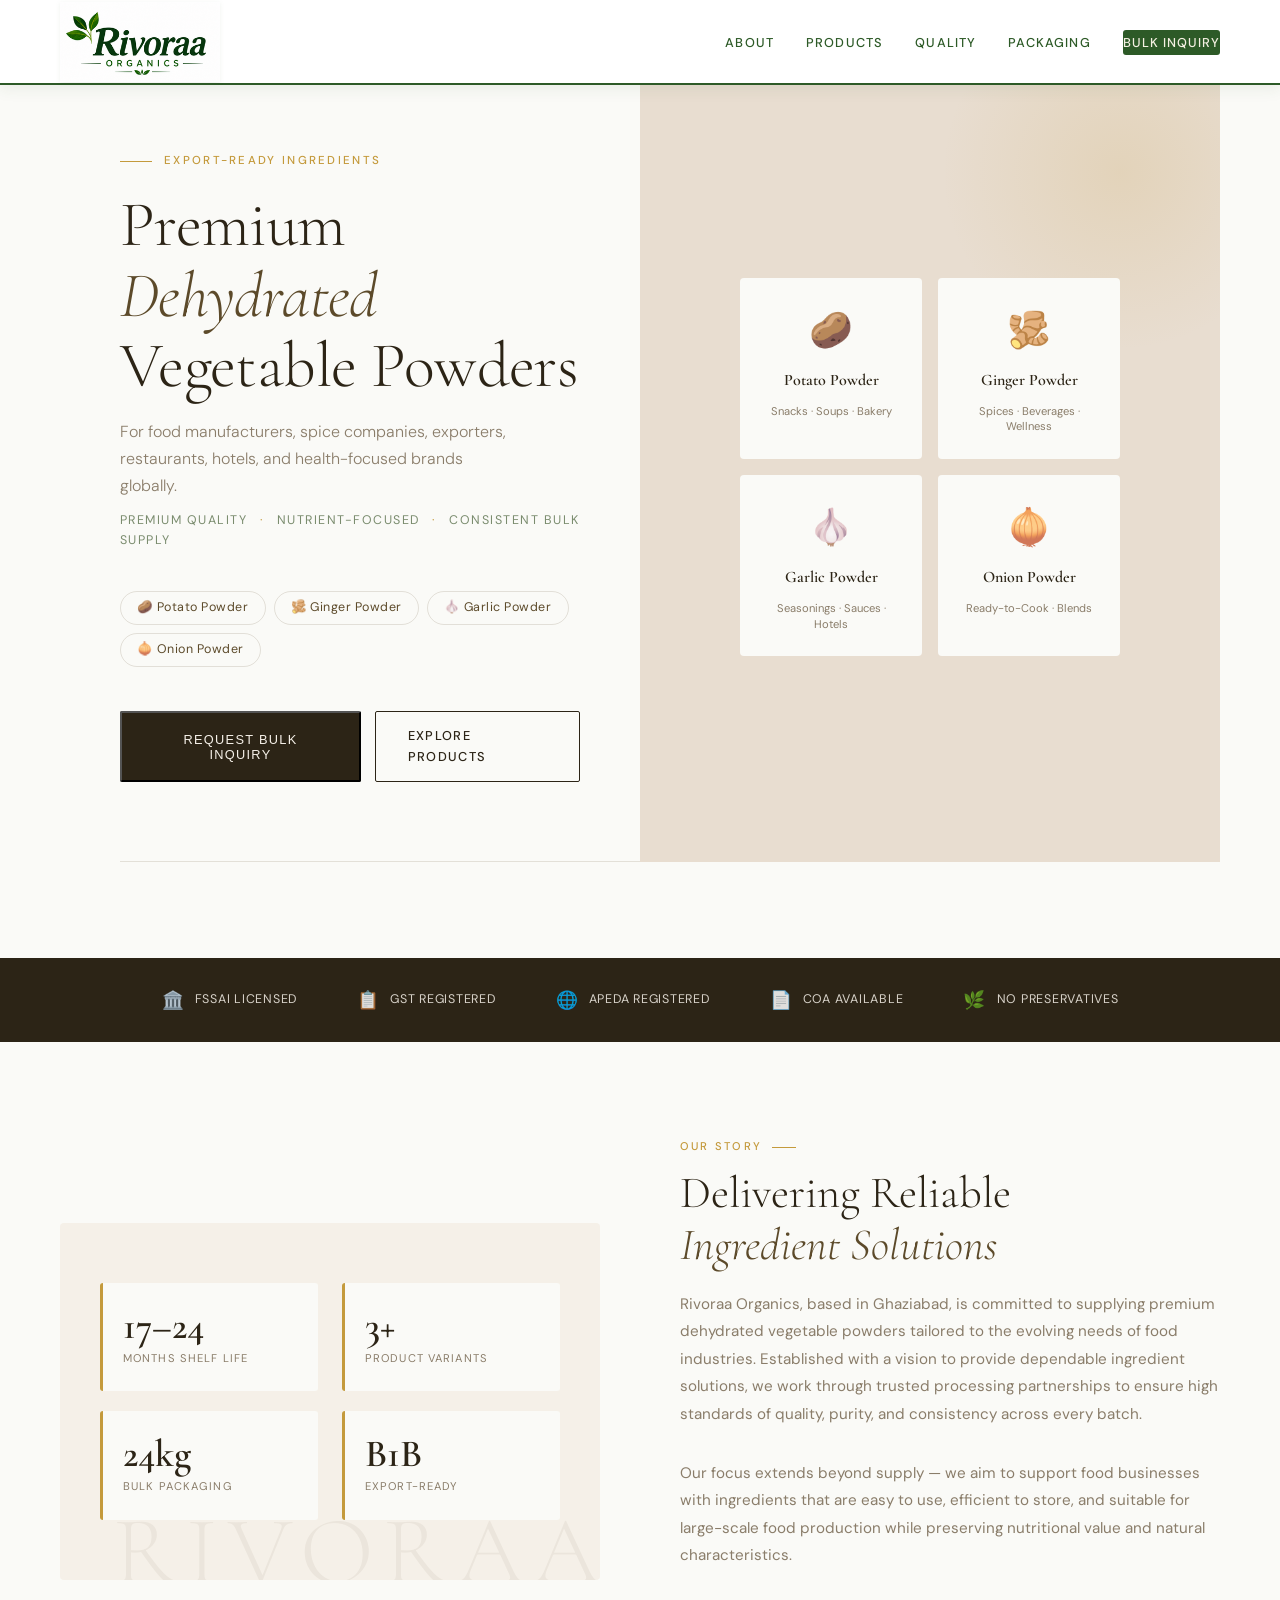
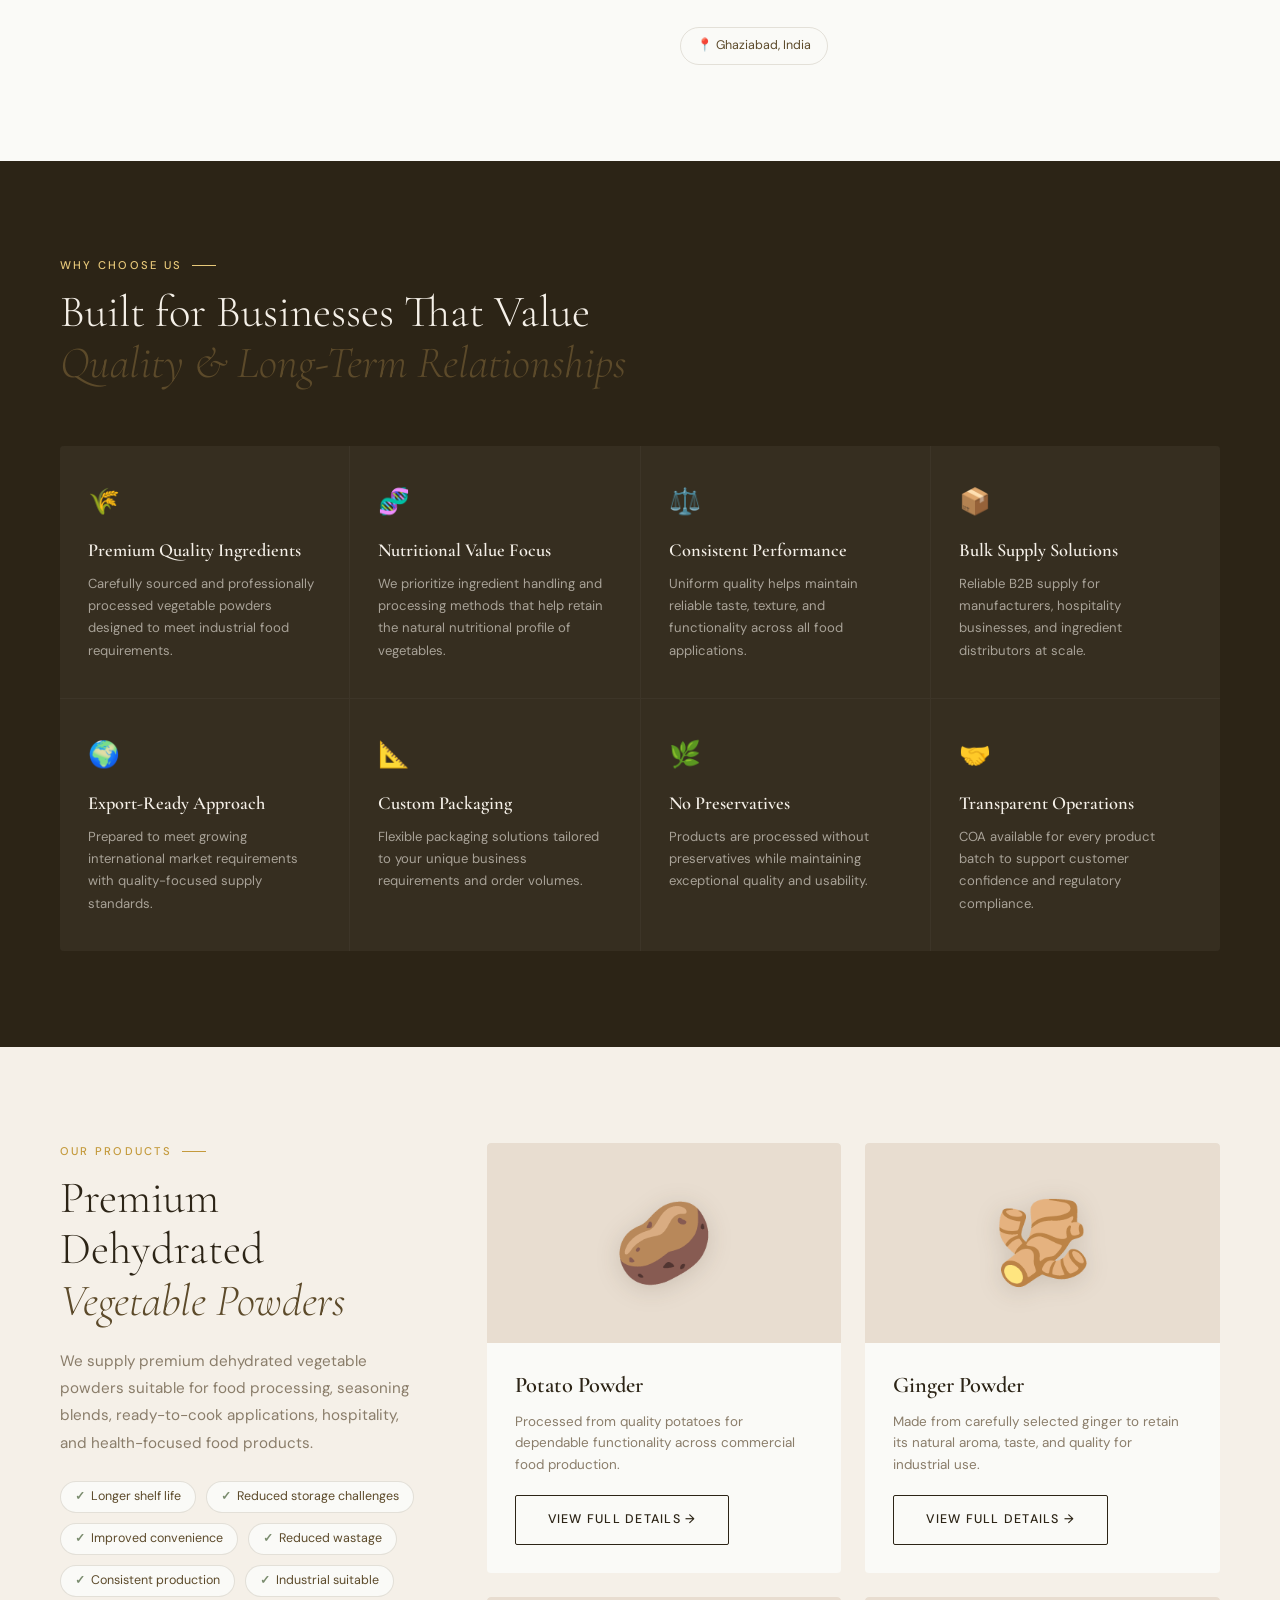
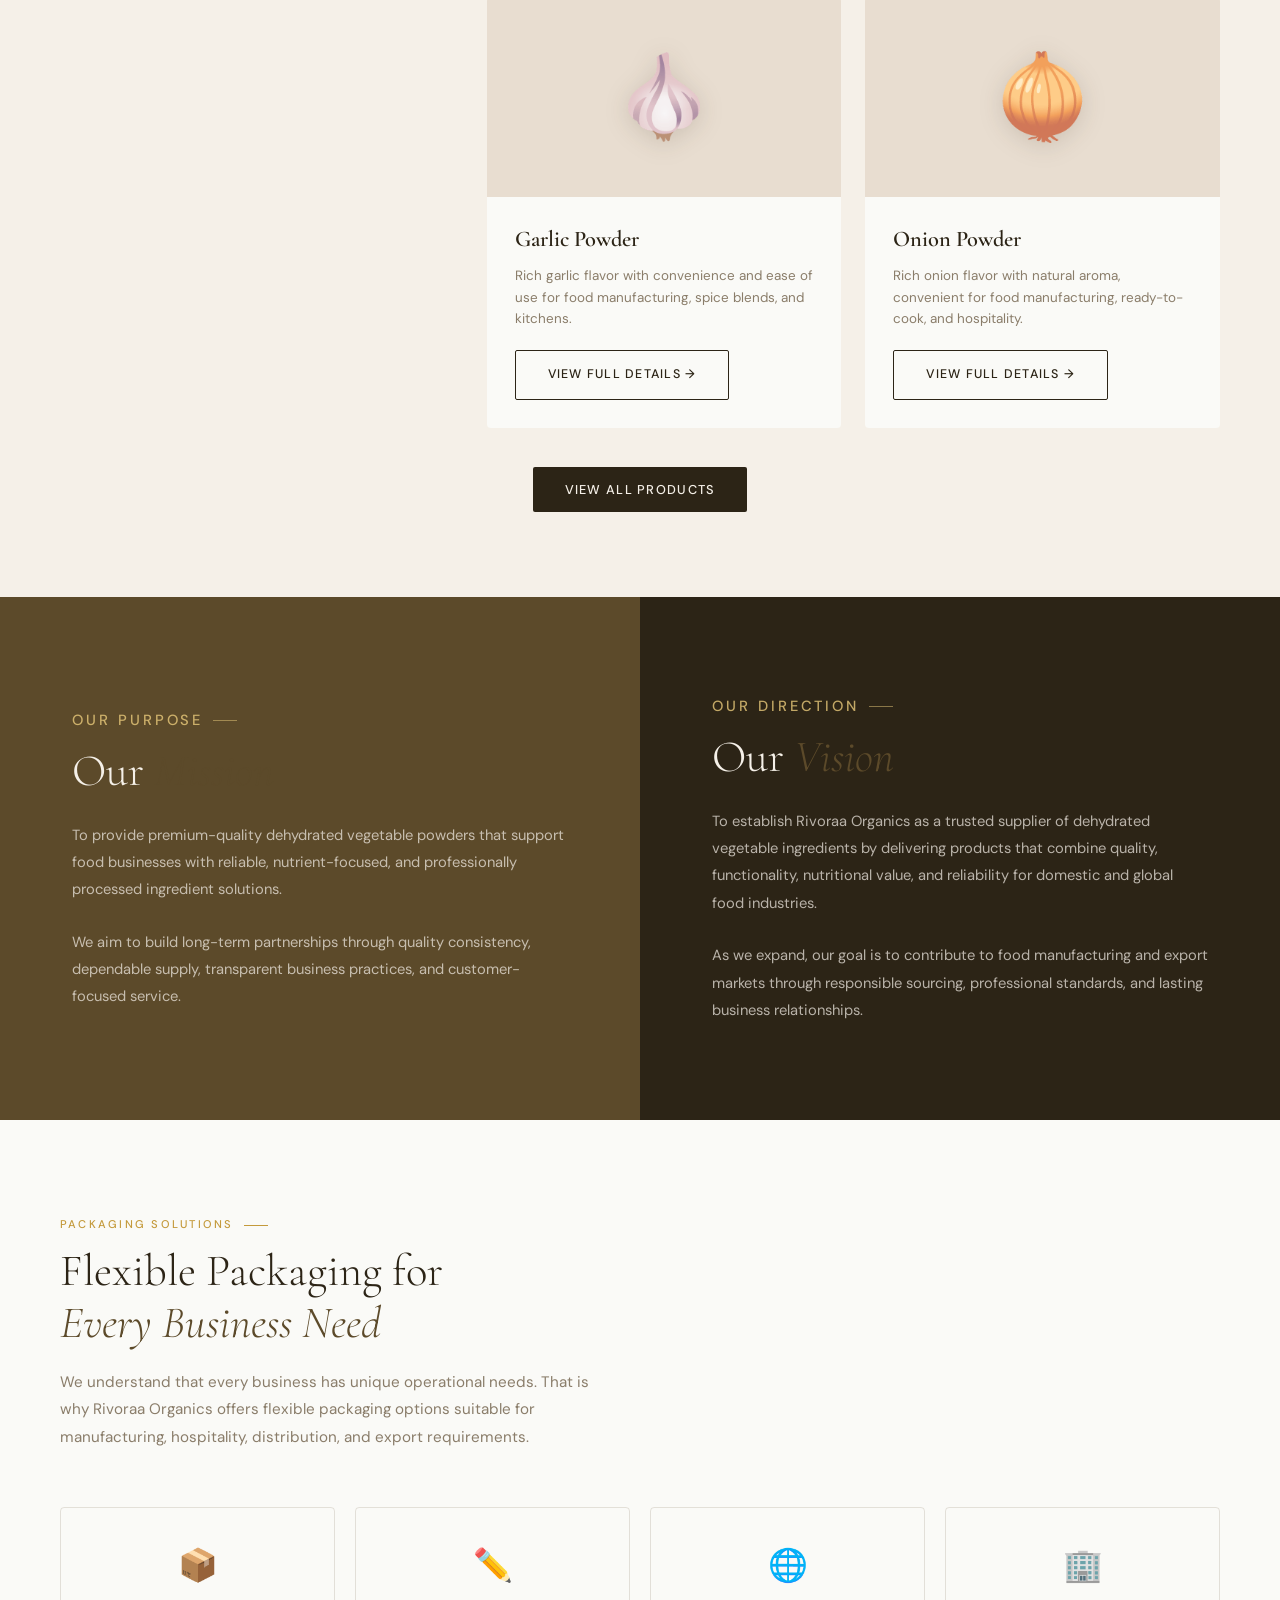
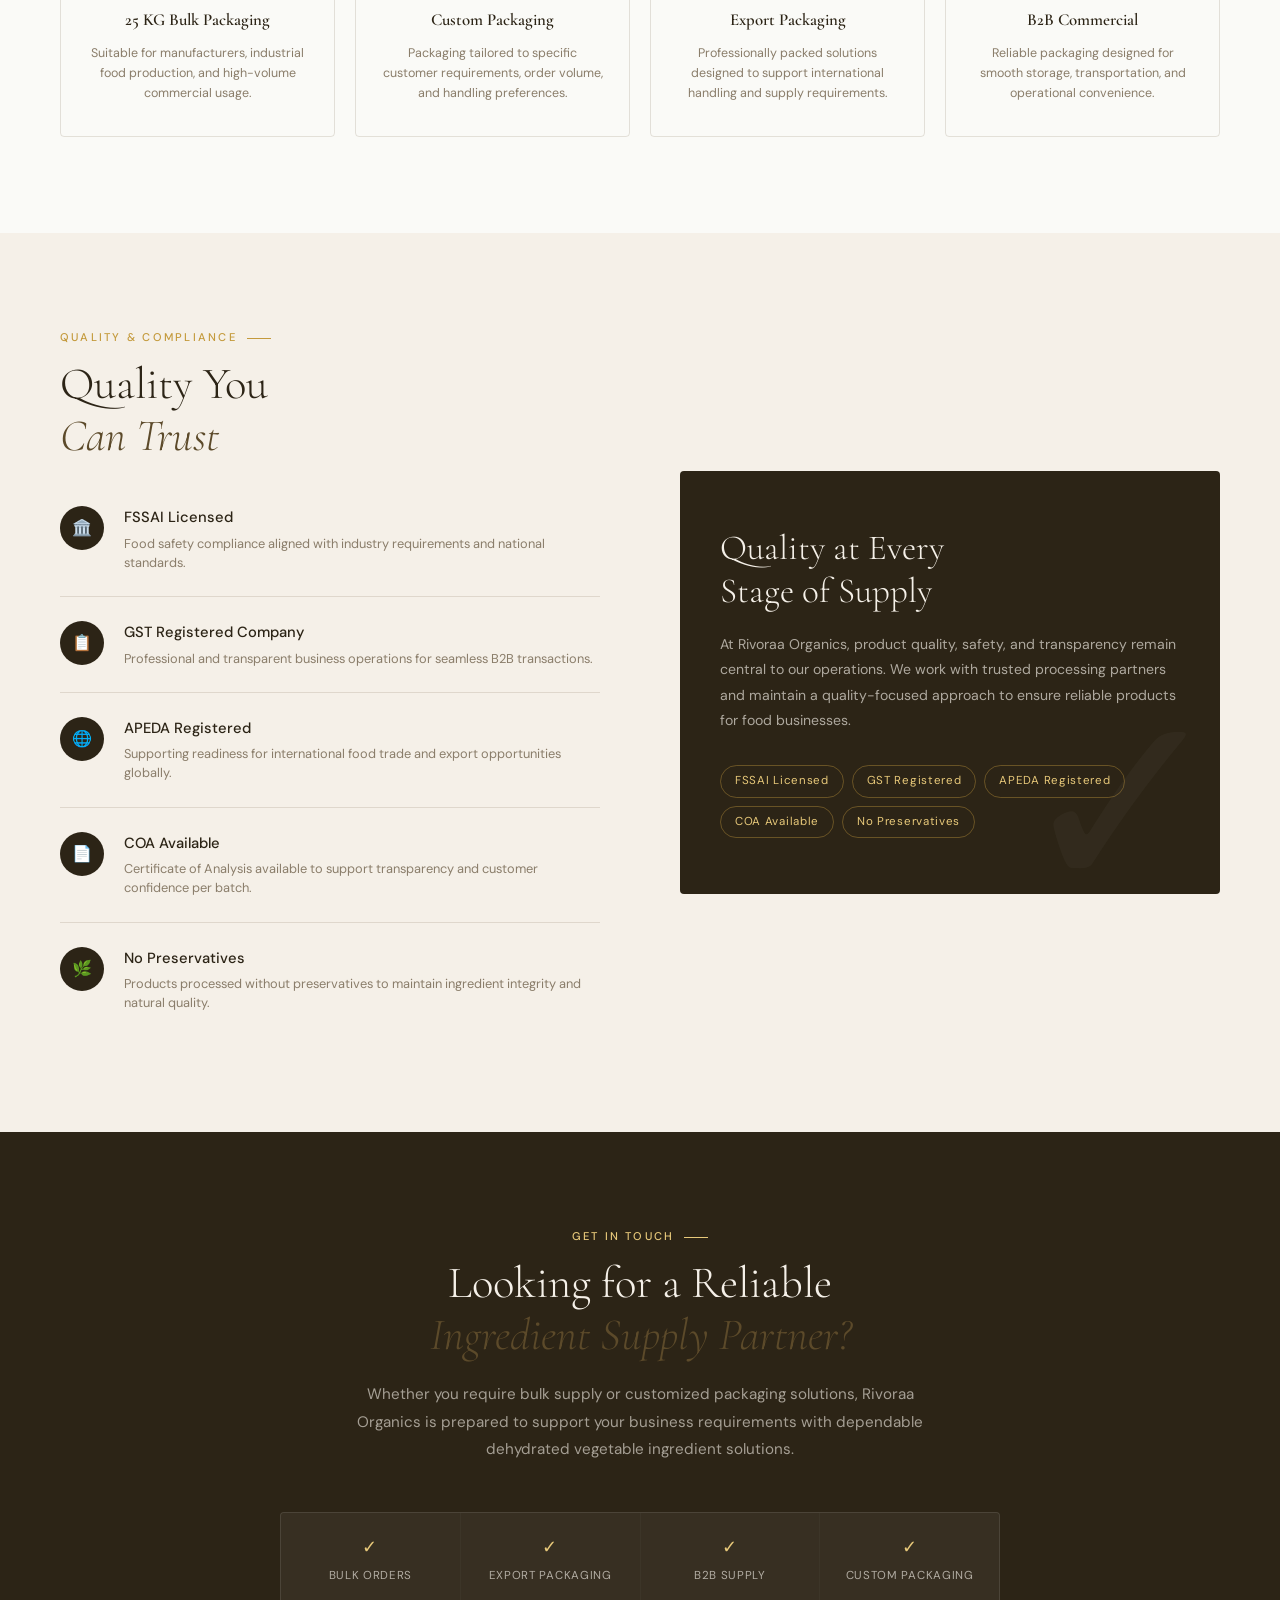
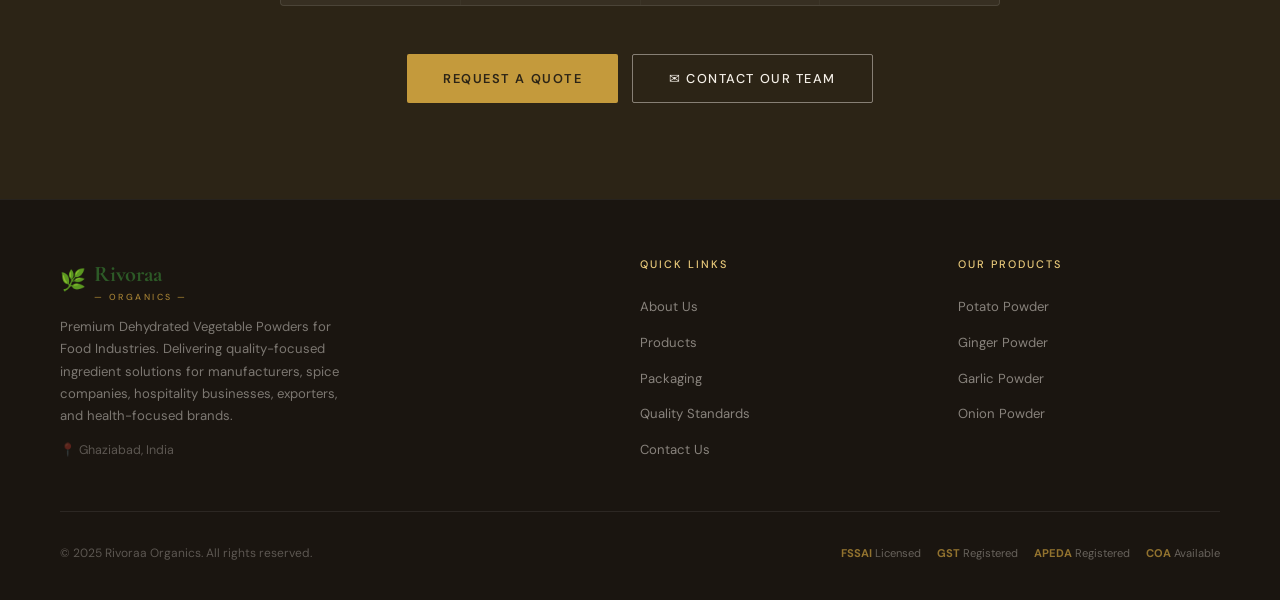
==== commit 7650e7cd: "Update index.html" ====
--- a/index.html
+++ b/index.html
@@ -4,6 +4,7 @@
     <meta charset="UTF-8" />
     <meta name="viewport" content="width=device-width, initial-scale=1.0" />
     <title>Rivoraa Organics — Premium Dehydrated Vegetable Powders</title>
+    <meta name="description" content="Rivoraa Organics supplies premium dehydrated vegetable powders — Potato, Ginger, Garlic &amp; Onion — for food manufacturers, exporters &amp; hospitality businesses. FSSAI licensed, APEDA registered, GST compliant. Based in Ghaziabad, India." />
     <link rel="stylesheet" href="style.css" />
     <link
       href="https://fonts.googleapis.com/css2?family=Cormorant+Garamond:ital,wght@0,300;0,400;0,600;1,300;1,400&family=DM+Sans:wght@300;400;500&display=swap"
@@ -52,7 +53,7 @@
           <span class="pill">🧅 Onion Powder</span>
         </div>
         <div class="hero-buttons">
-          <button class="btn-primary" onclick="document.getElementById('contactModal').style.display='flex'; document.getElementById('contactForm').style.display=''; document.getElementById('contactSuccess').style.display='none'; document.body.style.overflow='hidden';">Request Bulk Inquiry</button>
+          <button class="btn-primary" id="heroInquiryBtn">Request Bulk Inquiry</button>
           <a href="#products" class="btn-outline">Explore Products</a>
         </div>
       </div>
@@ -252,7 +253,6 @@
           <!-- POTATO -->
           <div class="product-card simple-card">
             <div class="simple-card-img">
-              <img src="" alt="Potato Powder" />
               <div class="simple-card-emoji">🥔</div>
             </div>
             <div class="simple-card-body">
@@ -272,7 +272,6 @@
           <!-- GINGER -->
           <div class="product-card simple-card">
             <div class="simple-card-img">
-              <img src="" alt="Ginger Powder" />
               <div class="simple-card-emoji">🫚</div>
             </div>
             <div class="simple-card-body">
@@ -292,7 +291,6 @@
           <!-- GARLIC -->
           <div class="product-card simple-card">
             <div class="simple-card-img">
-              <img src="" alt="Garlic Powder" />
               <div class="simple-card-emoji">🧄</div>
             </div>
             <div class="simple-card-body">
@@ -312,7 +310,6 @@
           <!-- ONION -->
           <div class="product-card simple-card">
             <div class="simple-card-img">
-              <img src="" alt="Onion Powder" />
               <div class="simple-card-emoji">🧅</div>
             </div>
             <div class="simple-card-body">
@@ -526,7 +523,7 @@
   <!-- Buttons -->
   <div class="cta-buttons">
       <button class="quote-btn">REQUEST A QUOTE</button>
-      <button id="contactBtn" class="contact-btn" onclick="document.getElementById('contactModal').style.display='flex'; document.getElementById('contactForm').style.display=''; document.getElementById('contactSuccess').style.display='none'; document.body.style.overflow='hidden';">✉ CONTACT OUR TEAM</button>
+      <button id="contactBtn" class="contact-btn">✉ CONTACT OUR TEAM</button>
   </div>
 
     </section>
@@ -542,7 +539,7 @@
                 <h2 id="contactModalTitle">Contact Our Team</h2>
                 <p class="modal-subtitle">We'll get back to you within 24 hours</p>
             </div>
-            <button class="close" aria-label="Close" onclick="document.getElementById('contactModal').style.display='none'; document.body.style.overflow='';">&times;</button>
+            <button class="close" aria-label="Close">×</button>
         </div>
 
         <!-- Form -->
@@ -580,7 +577,7 @@
             <div class="success-icon">✓</div>
             <h3>Message Sent!</h3>
             <p>Thank you for reaching out. Our team will contact you within 24 hours.</p>
-            <button class="send-btn" id="closeSuccessBtn" style="margin-top:8px;" type="button" onclick="document.getElementById('contactModal').style.display='none'; document.body.style.overflow='';">Close</button>
+            <button class="send-btn" id="closeSuccessBtn" style="margin-top:8px;" type="button">Close</button>
         </div>
 
     </div>
@@ -673,7 +670,6 @@
       </div>
     </footer>
     <script src="script.js"></script>
-    <!-- <script src="contact.js"></script> -->
   </body>
 </html>
 
--- a/style.css
+++ b/style.css
@@ -526,6 +526,244 @@
     font-weight: 500;
   }
   .btn-ghost:hover { border-color: var(--cream); background: rgba(245,240,232,0.05); }
+
+/* ── CTA BUTTONS ── */
+.quote-btn {
+    padding: 15px 36px;
+    background: var(--gold);
+    color: var(--earth);
+    font-family: 'DM Sans', sans-serif;
+    font-size: 0.8rem;
+    font-weight: 600;
+    letter-spacing: 0.12em;
+    text-transform: uppercase;
+    border: none;
+    border-radius: 2px;
+    cursor: pointer;
+    transition: background 0.25s, transform 0.2s;
+}
+.quote-btn:hover { background: var(--gold-light); transform: translateY(-2px); }
+
+.contact-btn {
+    padding: 15px 36px;
+    background: transparent;
+    color: var(--cream);
+    font-family: 'DM Sans', sans-serif;
+    font-size: 0.8rem;
+    font-weight: 500;
+    letter-spacing: 0.12em;
+    text-transform: uppercase;
+    border: 1px solid rgba(245,240,232,0.45);
+    border-radius: 2px;
+    cursor: pointer;
+    transition: all 0.25s;
+    display: inline-flex;
+    align-items: center;
+    gap: 8px;
+}
+.contact-btn:hover {
+    border-color: var(--cream);
+    background: rgba(245,240,232,0.08);
+    transform: translateY(-2px);
+}
+
+/* ── CONTACT MODAL ── */
+.modal {
+    display: none;
+    position: fixed;
+    inset: 0;
+    background: rgba(20, 16, 10, 0.72);
+    backdrop-filter: blur(4px);
+    -webkit-backdrop-filter: blur(4px);
+    justify-content: center;
+    align-items: center;
+    z-index: 9999;
+    padding: 20px;
+}
+
+.modal-content {
+    background: #fff;
+    width: 100%;
+    max-width: 420px;
+    border-radius: 16px;
+    overflow: hidden;
+    position: relative;
+    box-shadow: 0 24px 64px rgba(20, 16, 10, 0.35);
+    animation: modal-popup 0.3s cubic-bezier(0.34, 1.56, 0.64, 1) both;
+}
+
+@keyframes modal-popup {
+    from { transform: scale(0.85) translateY(20px); opacity: 0; }
+    to   { transform: scale(1) translateY(0); opacity: 1; }
+}
+
+/* Modal Header */
+.modal-header {
+    background: linear-gradient(135deg, #2D5A27 0%, #1E4020 100%);
+    padding: 20px 24px;
+    display: flex;
+    align-items: center;
+    gap: 14px;
+    position: relative;
+}
+
+.modal-header-icon {
+    width: 42px;
+    height: 42px;
+    background: rgba(255,255,255,0.15);
+    border-radius: 10px;
+    display: flex;
+    align-items: center;
+    justify-content: center;
+    font-size: 1.4rem;
+    flex-shrink: 0;
+}
+
+.modal-header h2 {
+    font-family: 'Cormorant Garamond', serif;
+    font-size: 1.3rem;
+    font-weight: 600;
+    color: #fff;
+    margin: 0 0 2px;
+    text-align: left;
+}
+
+.modal-subtitle {
+    font-size: 0.72rem;
+    color: rgba(255,255,255,0.65);
+    letter-spacing: 0.03em;
+    margin: 0;
+}
+
+.close {
+    position: absolute;
+    right: 16px;
+    top: 50%;
+    transform: translateY(-50%);
+    background: rgba(255,255,255,0.15);
+    border: none;
+    color: #fff;
+    width: 30px;
+    height: 30px;
+    border-radius: 50%;
+    font-size: 1.1rem;
+    line-height: 1;
+    cursor: pointer;
+    display: flex;
+    align-items: center;
+    justify-content: center;
+    transition: background 0.2s;
+    flex-shrink: 0;
+}
+.close:hover { background: rgba(255,255,255,0.28); }
+
+/* Form body */
+#contactForm {
+    padding: 24px 24px 20px;
+    display: flex;
+    flex-direction: column;
+    gap: 0;
+}
+
+.form-group {
+    margin-bottom: 16px;
+}
+.form-group label {
+    display: block;
+    font-size: 0.75rem;
+    font-weight: 600;
+    color: #2C2416;
+    letter-spacing: 0.04em;
+    text-transform: uppercase;
+    margin-bottom: 6px;
+}
+.optional {
+    font-weight: 400;
+    color: #8A7D6A;
+    text-transform: none;
+    letter-spacing: 0;
+    font-size: 0.72rem;
+}
+
+.modal-content input,
+.modal-content textarea {
+    width: 100%;
+    padding: 11px 14px;
+    border: 1.5px solid #E0D8CC;
+    border-radius: 8px;
+    font-family: 'DM Sans', sans-serif;
+    font-size: 0.88rem;
+    color: #2C2416;
+    background: #FAFAF7;
+    transition: border-color 0.2s, box-shadow 0.2s;
+    outline: none;
+    box-sizing: border-box;
+}
+.modal-content input:focus,
+.modal-content textarea:focus {
+    border-color: #2D5A27;
+    box-shadow: 0 0 0 3px rgba(45, 90, 39, 0.12);
+    background: #fff;
+}
+.modal-content textarea {
+    resize: vertical;
+    min-height: 90px;
+}
+
+.send-btn {
+    width: 100%;
+    background: linear-gradient(135deg, #40321b 0%, #413520 100%);
+    color: #fff;
+    border: none;
+    padding: 13px 20px;
+    border-radius: 8px;
+    cursor: pointer;
+    font-family: 'DM Sans', sans-serif;
+    font-size: 0.88rem;
+    font-weight: 600;
+    letter-spacing: 0.04em;
+    transition: opacity 0.2s, transform 0.2s;
+    margin-top: 4px;
+}
+.send-btn:hover { opacity: 0.9; transform: translateY(-1px); }
+.send-btn:active { transform: translateY(0); }
+
+/* Success state */
+.modal-success {
+    padding: 40px 24px;
+    text-align: center;
+}
+.success-icon {
+    width: 64px;
+    height: 64px;
+    background: linear-gradient(135deg, #413520,#413520);
+    border-radius: 50%;
+    display: flex;
+    align-items: center;
+    justify-content: center;
+    font-size: 1.8rem;
+    color: #fff;
+    margin: 0 auto 20px;
+    animation: success-pop 0.4s cubic-bezier(0.34, 1.56, 0.64, 1) both;
+}
+@keyframes success-pop {
+    from { transform: scale(0); opacity: 0; }
+    to   { transform: scale(1); opacity: 1; }
+}
+.modal-success h3 {
+    font-family: 'Cormorant Garamond', serif;
+    font-size: 1.5rem;
+    color: #2C2416;
+    margin-bottom: 10px;
+}
+.modal-success p {
+    font-size: 0.88rem;
+    color: #8A7D6A;
+    line-height: 1.6;
+    max-width: 280px;
+    margin: 0 auto 20px;
+}
+
 
   /* ── FOOTER ── */
   footer {
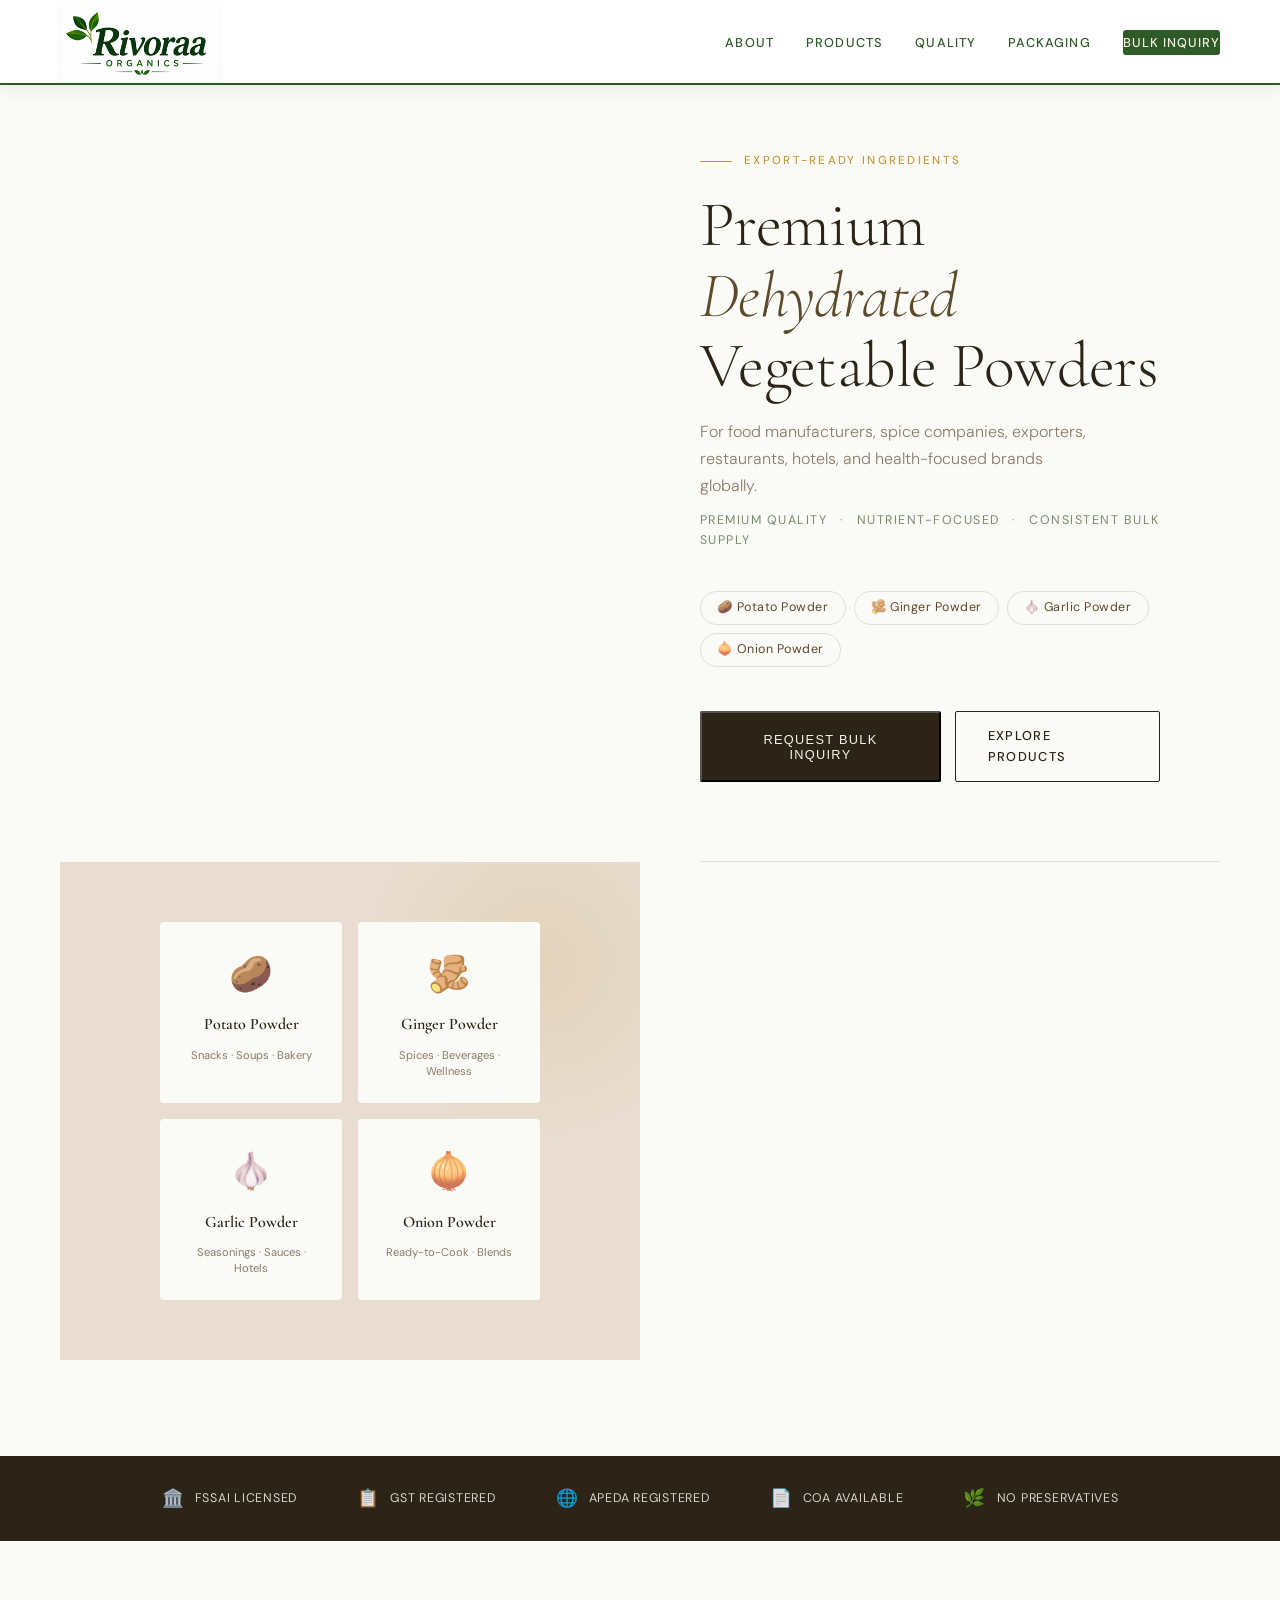
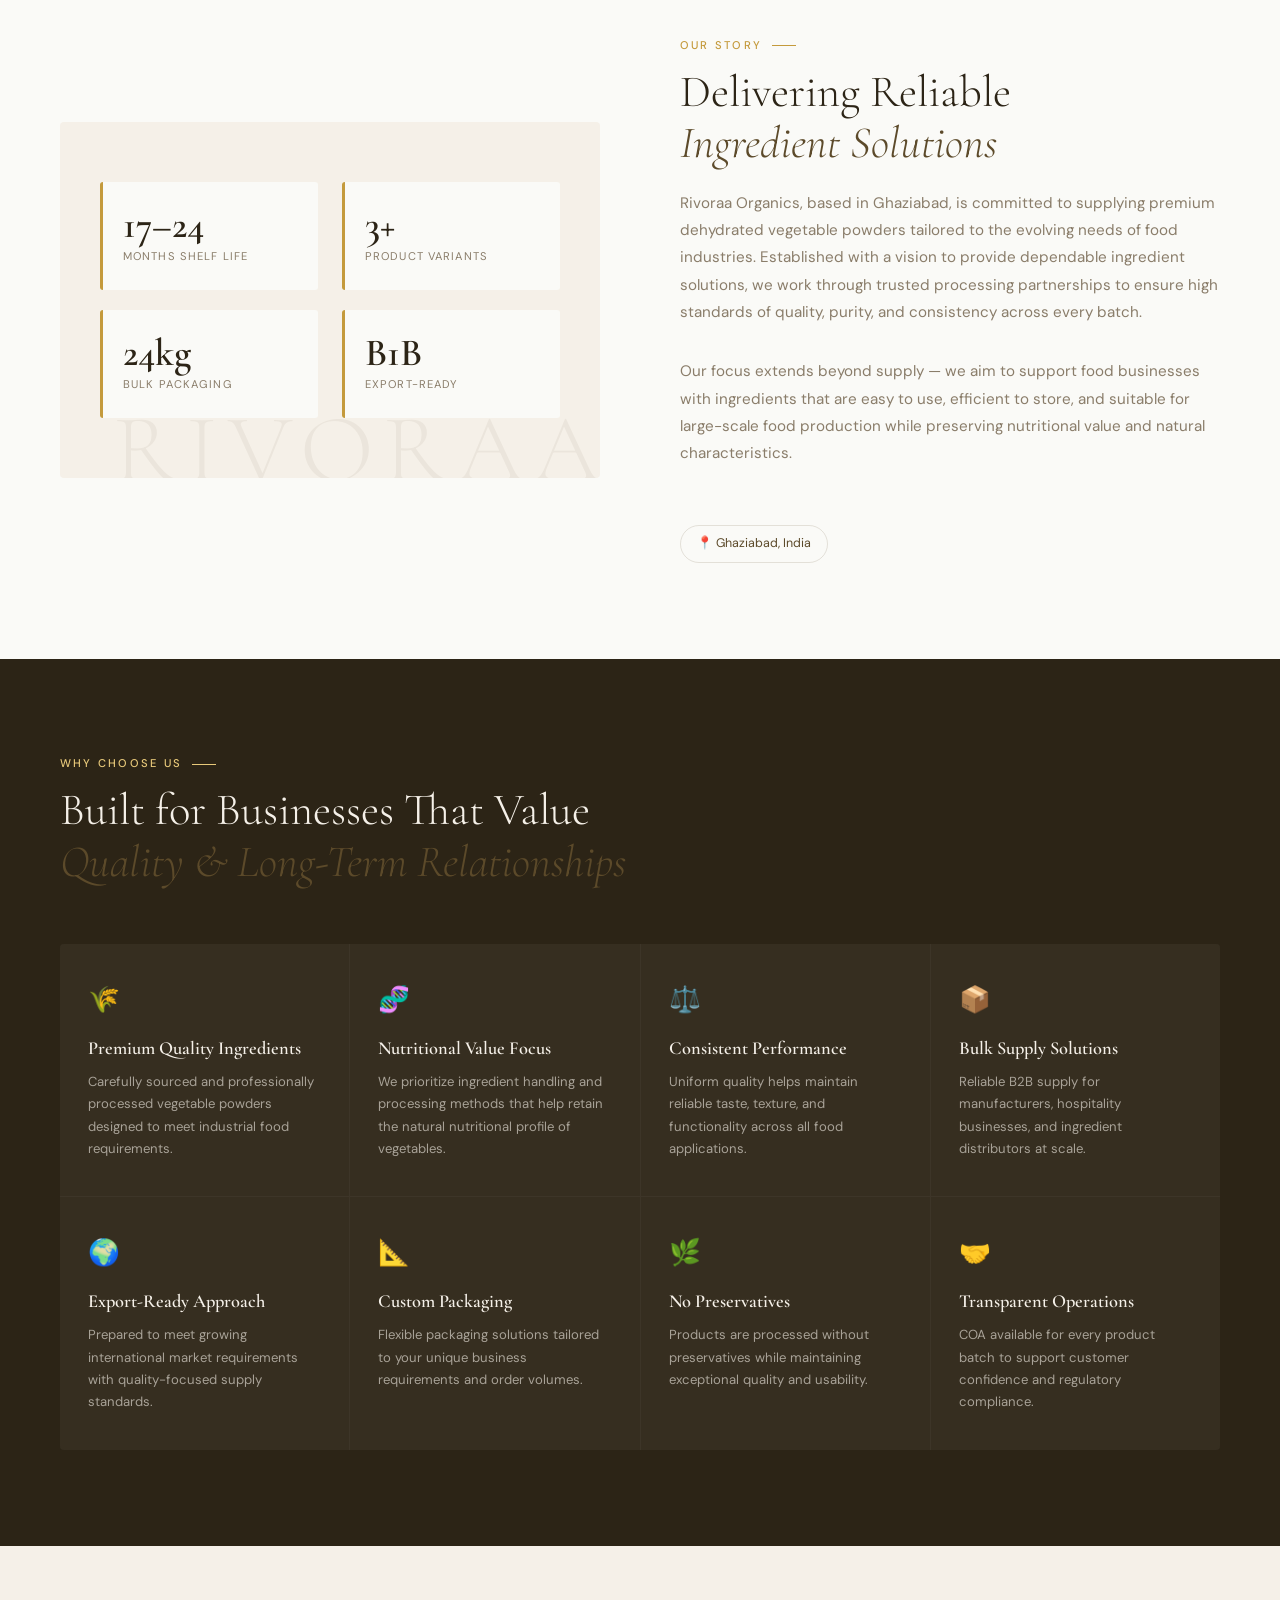
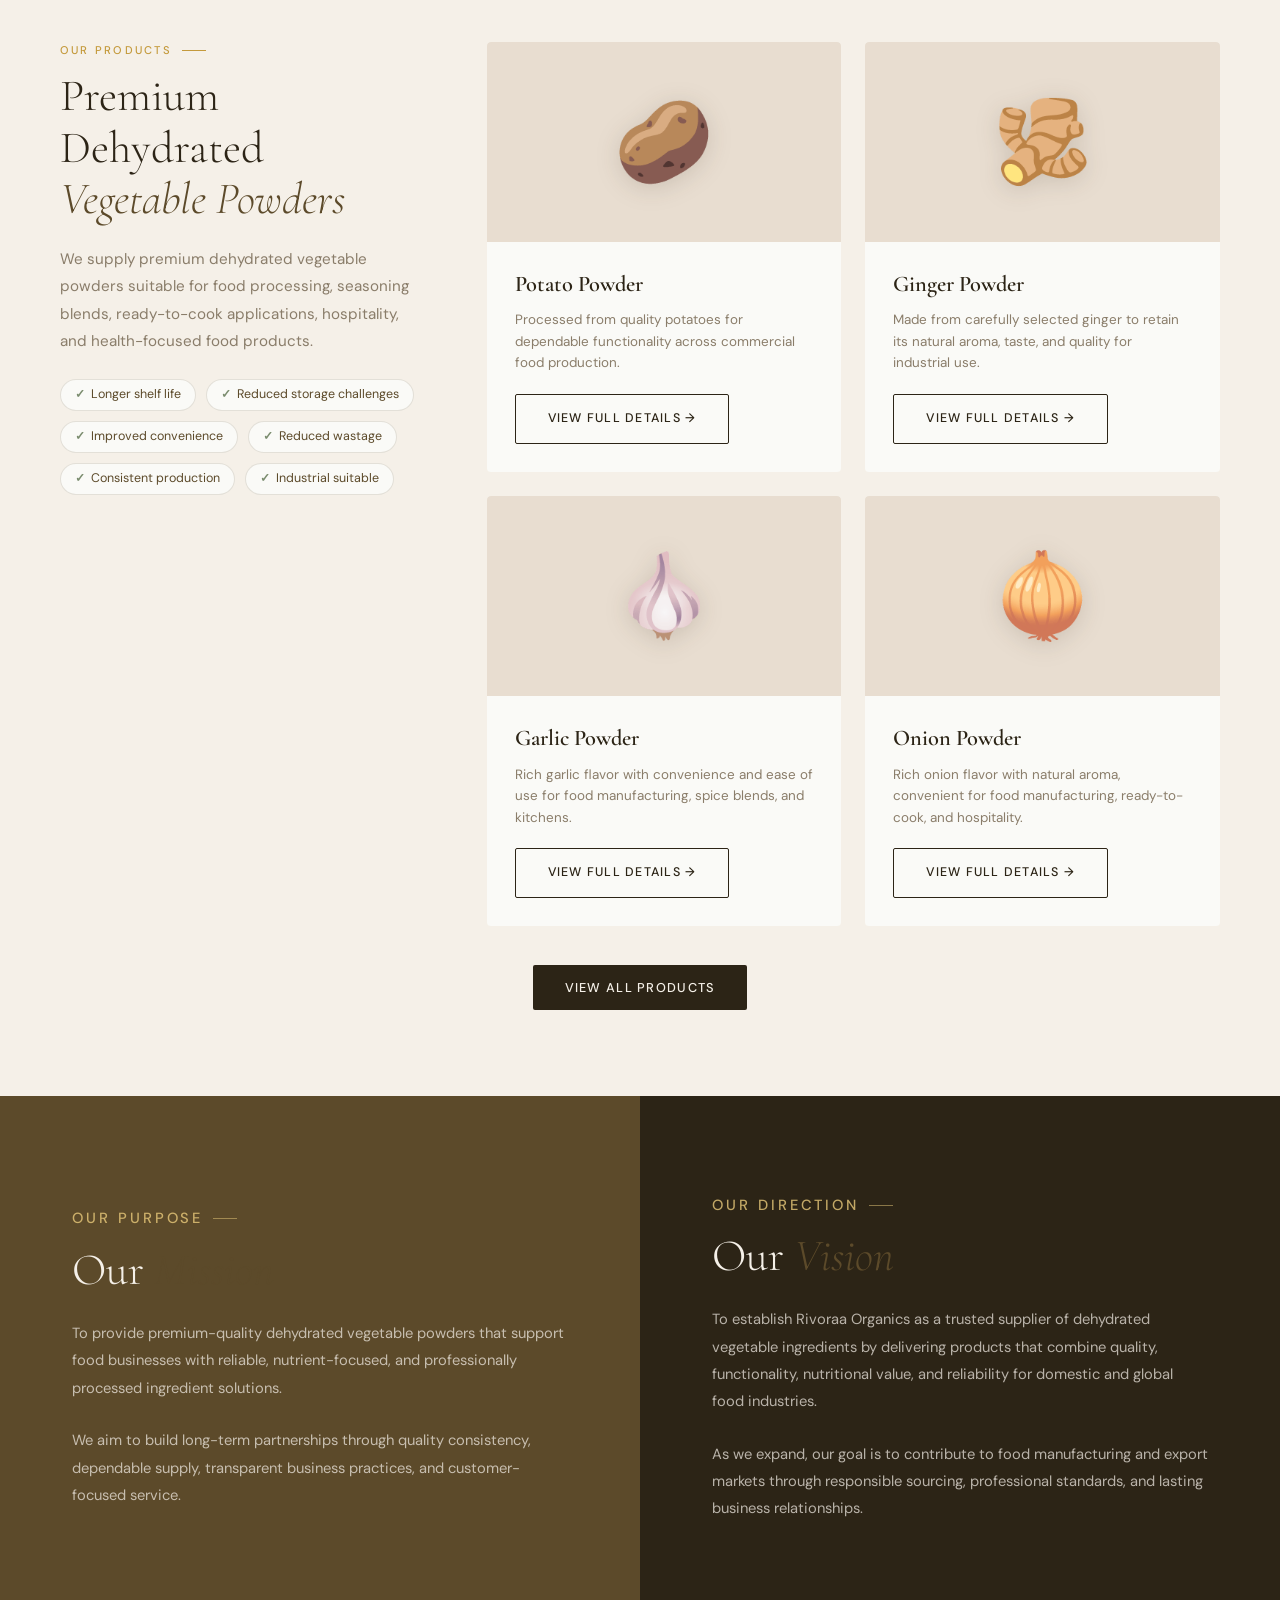
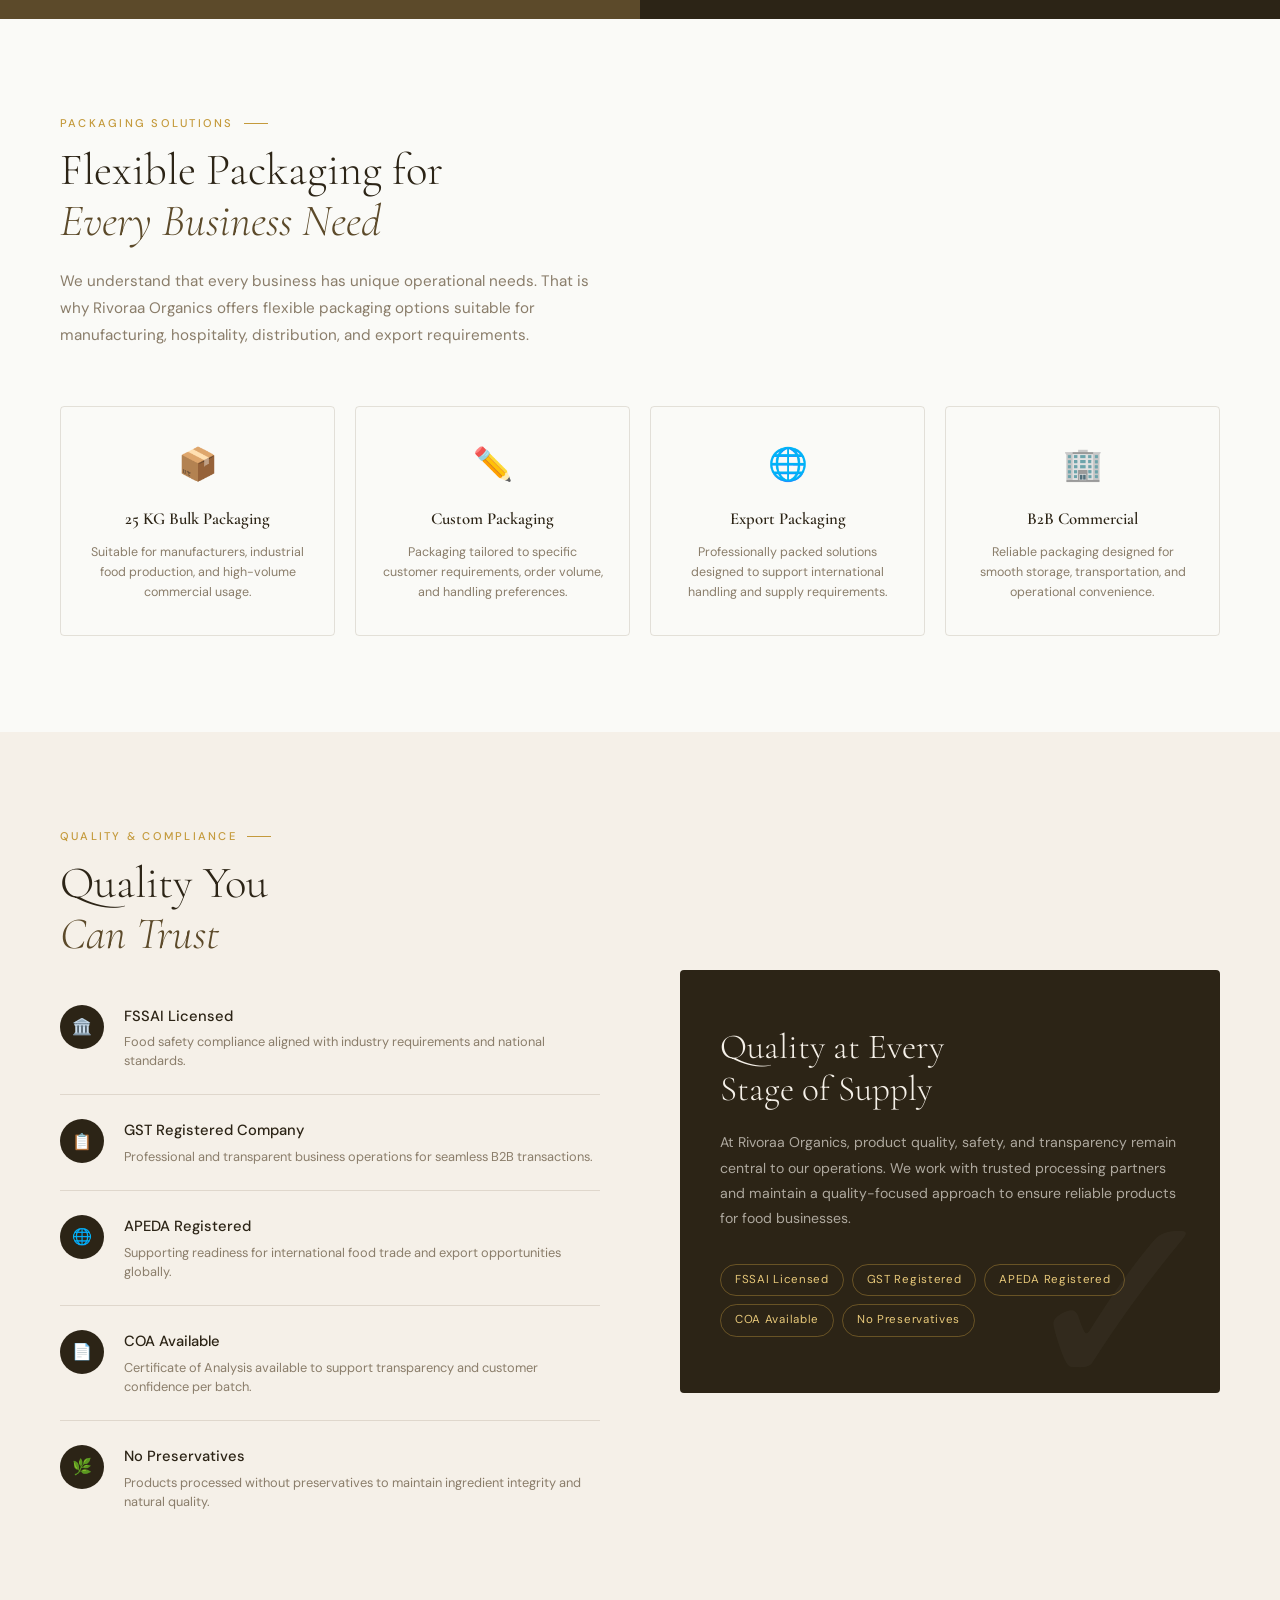
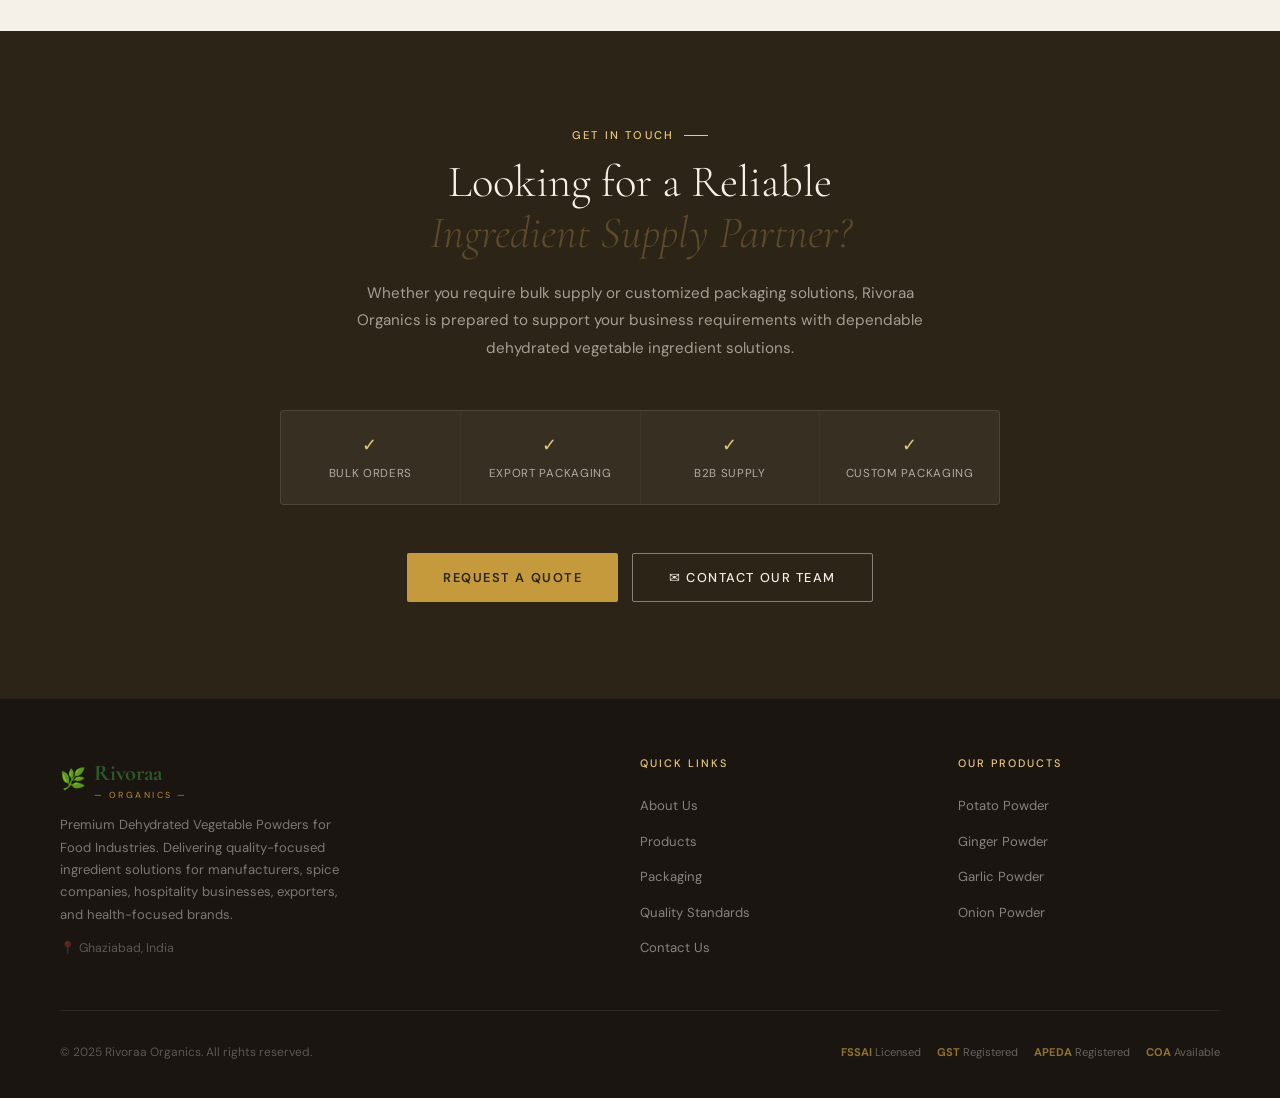
==== commit 20a85546: "Update index.html" ====
--- a/index.html
+++ b/index.html
@@ -7,12 +7,17 @@
     <meta name="description" content="Rivoraa Organics supplies premium dehydrated vegetable powders — Potato, Ginger, Garlic &amp; Onion — for food manufacturers, exporters &amp; hospitality businesses. FSSAI licensed, APEDA registered, GST compliant. Based in Ghaziabad, India." />
     <link rel="stylesheet" href="style.css" />
     <link
-      href="https://fonts.googleapis.com/css2?family=Cormorant+Garamond:ital,wght@0,300;0,400;0,600;1,300;1,400&family=DM+Sans:wght@300;400;500&display=swap"
+      href="https://fonts.googleapis.com/css2?family=Cormorant+Garamond:ital,wght@0,300;0,400;0,600;1,300;1,400&family=DM+Sans:ital,wght@0,300..700;1,300..700&family=Plus+Jakarta+Sans:wght@400;500;600&display=swap"
       rel="stylesheet"
     />
   </head>
   
   <body>
+    <div class="custom-cursor"></div>
+    <div class="custom-cursor-follower"></div>
+    <div class="scroll-progress"></div>
+    <div class="grain-overlay"></div>
+
     <!-- NAV -->
     <nav>
       <a href="#" class="nav-logo">
@@ -33,6 +38,7 @@
 
     <!-- HERO -->
     <section class="hero" id="home">
+      <canvas id="hero-particles"></canvas>
       <div class="hero-left">
         <p class="hero-eyebrow">Export-Ready Ingredients</p>
         <h1 class="hero-title">
@@ -538,7 +544,7 @@
             <div>
                 <h2 id="contactModalTitle">Contact Our Team</h2>
                 <p class="modal-subtitle">We'll get back to you within 24 hours</p>
-            </div>
+            </div>v
             <button class="close" aria-label="Close">×</button>
         </div>
 
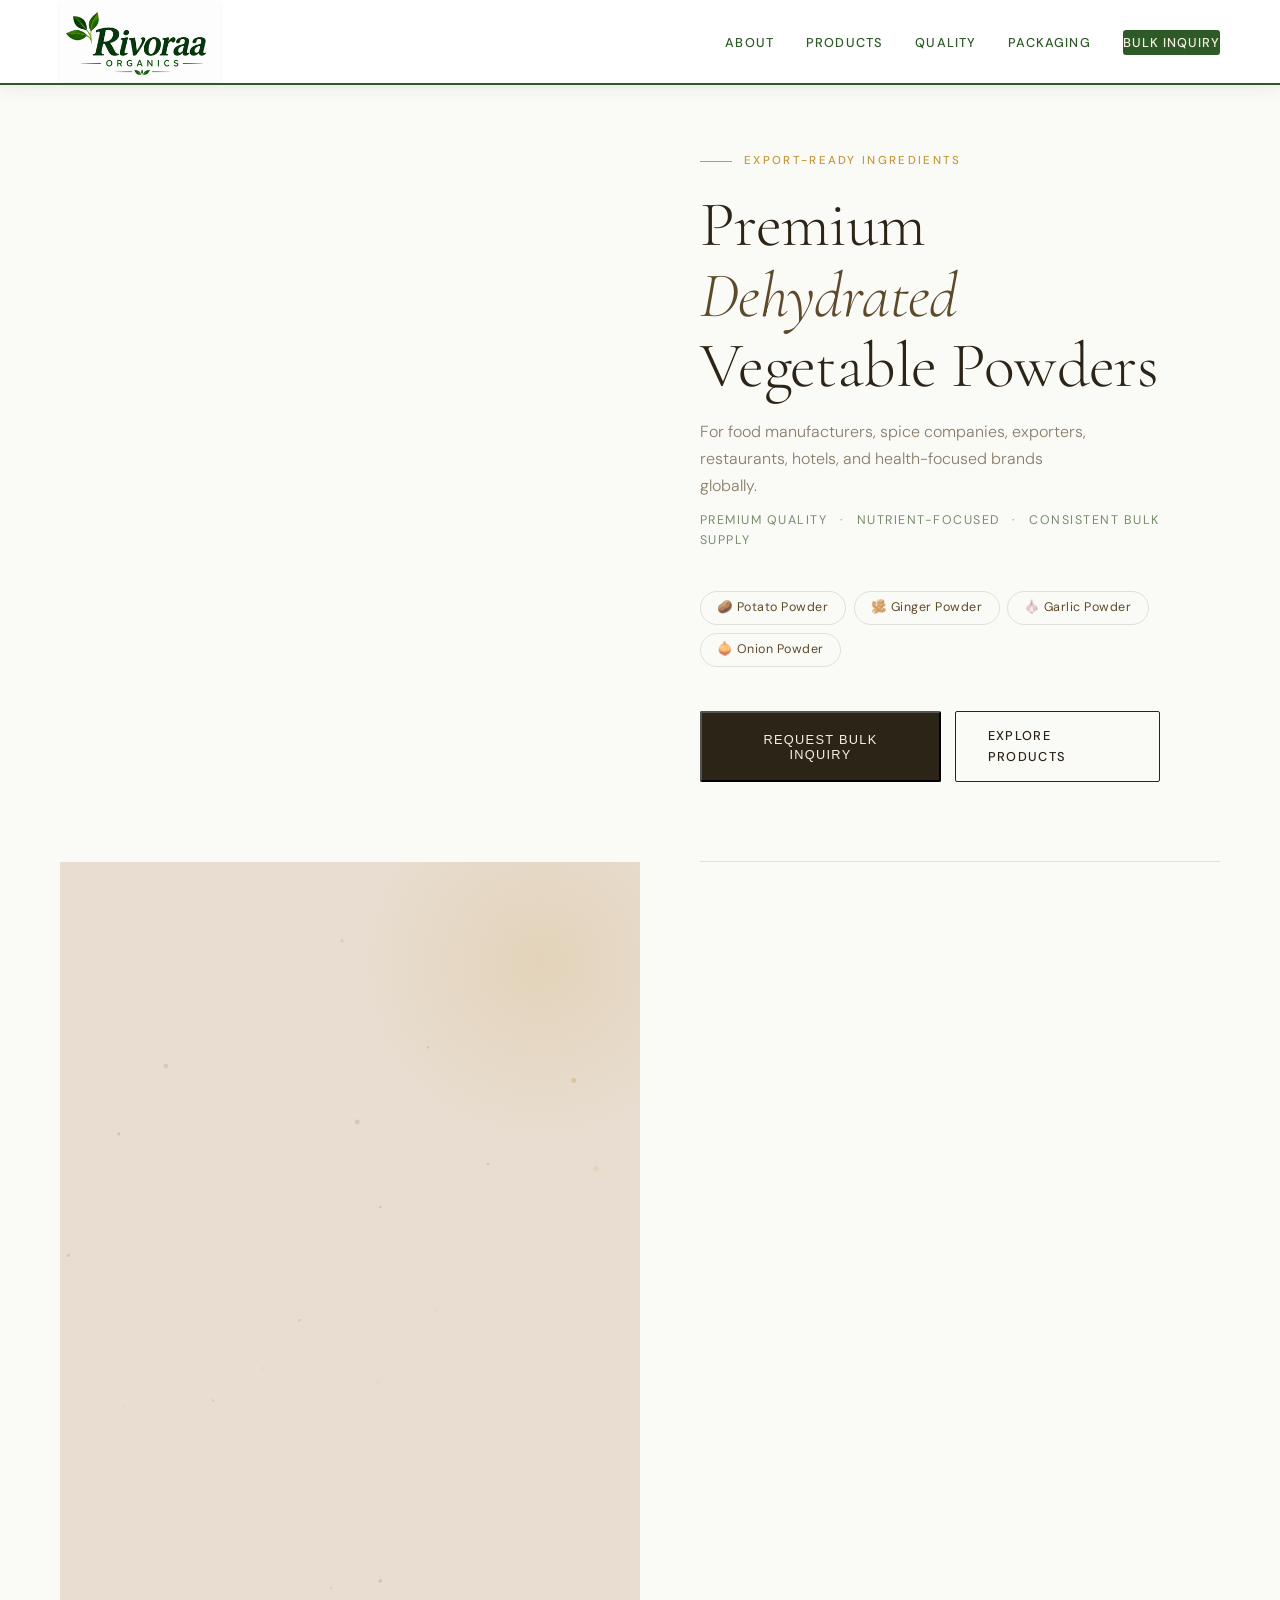
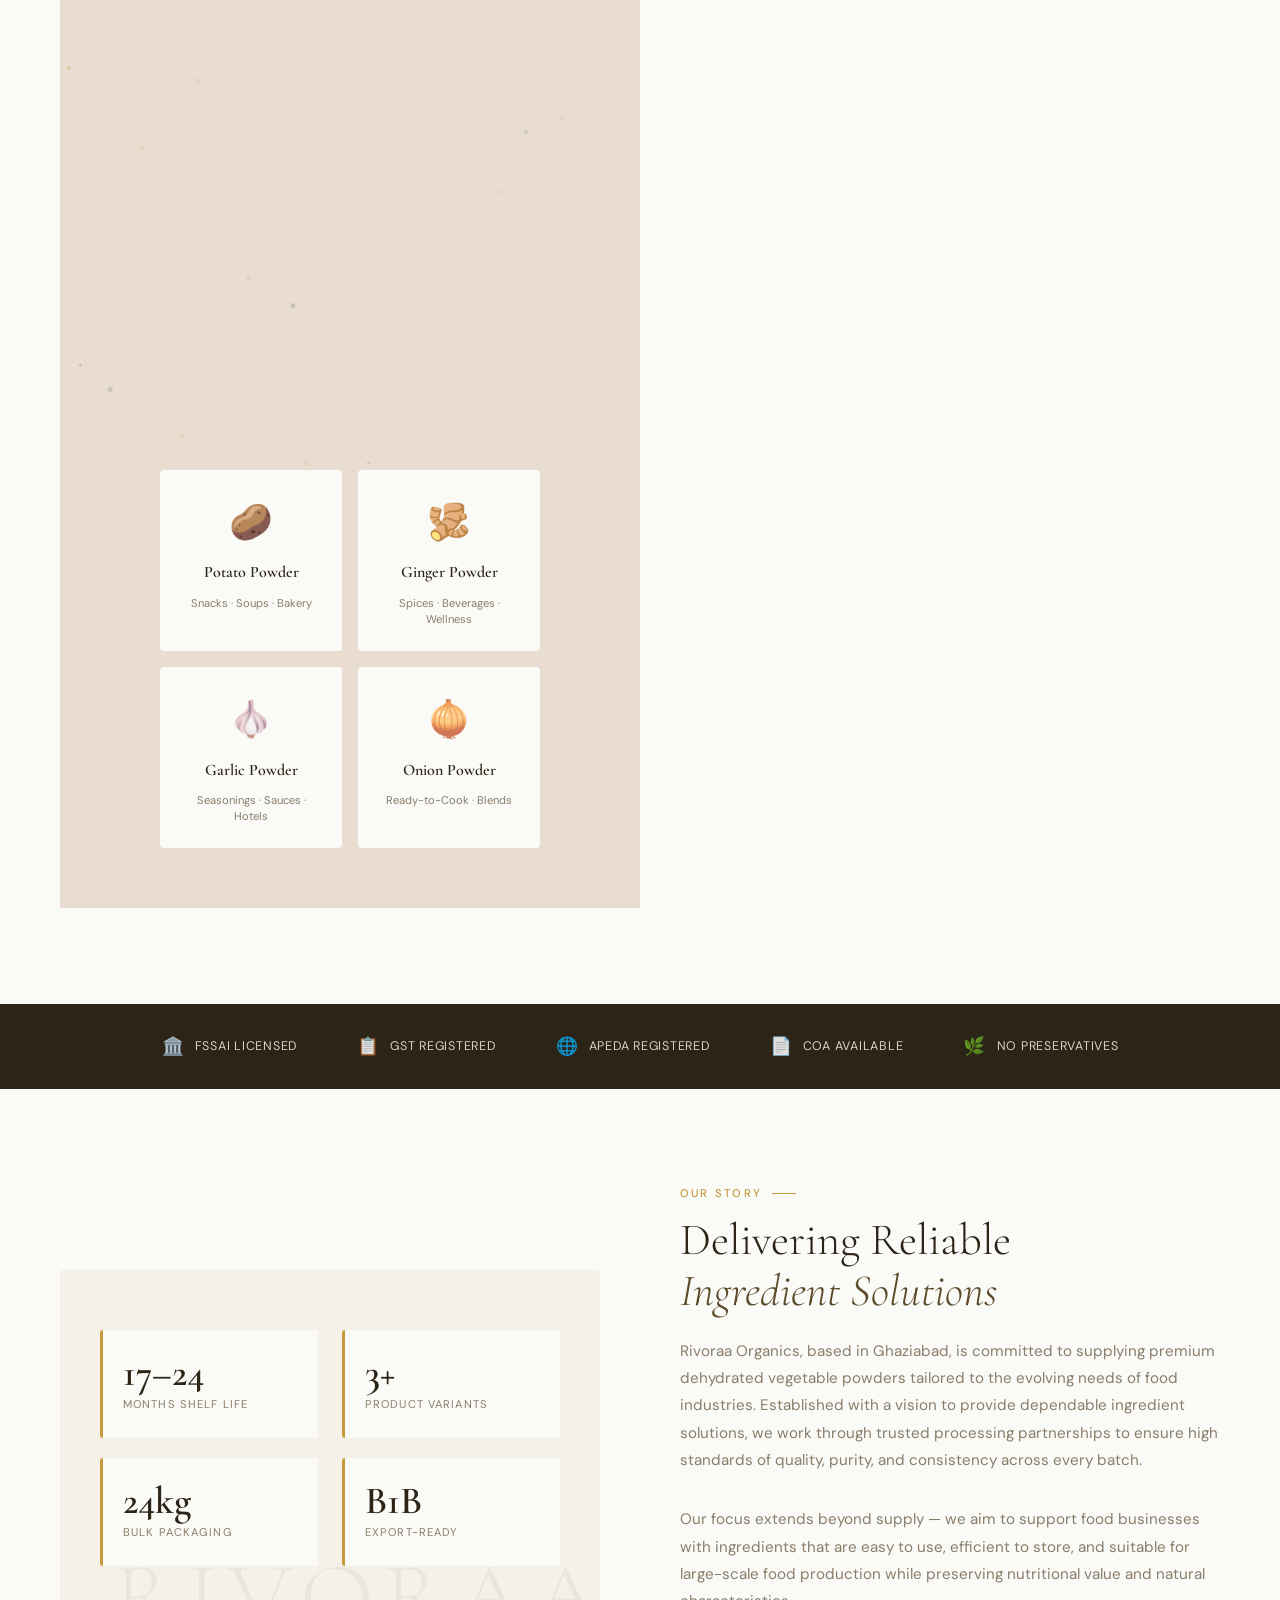
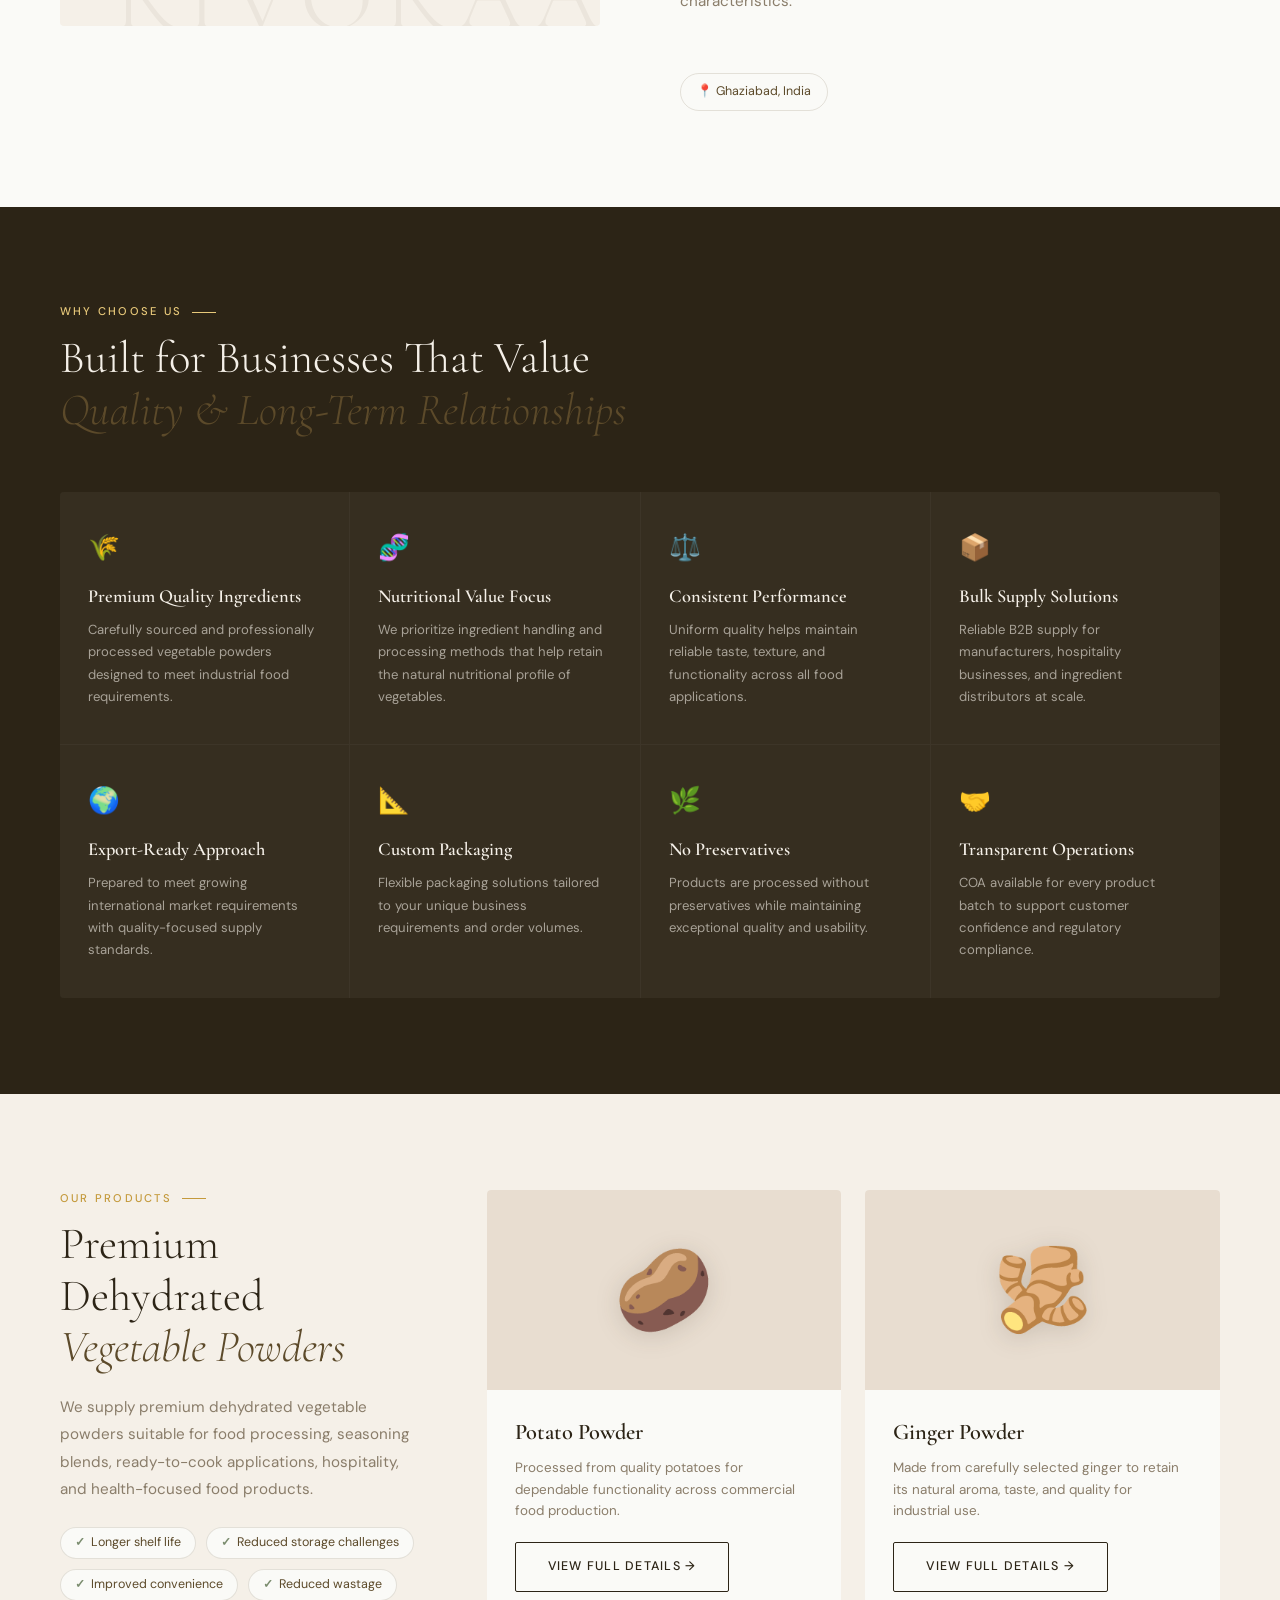
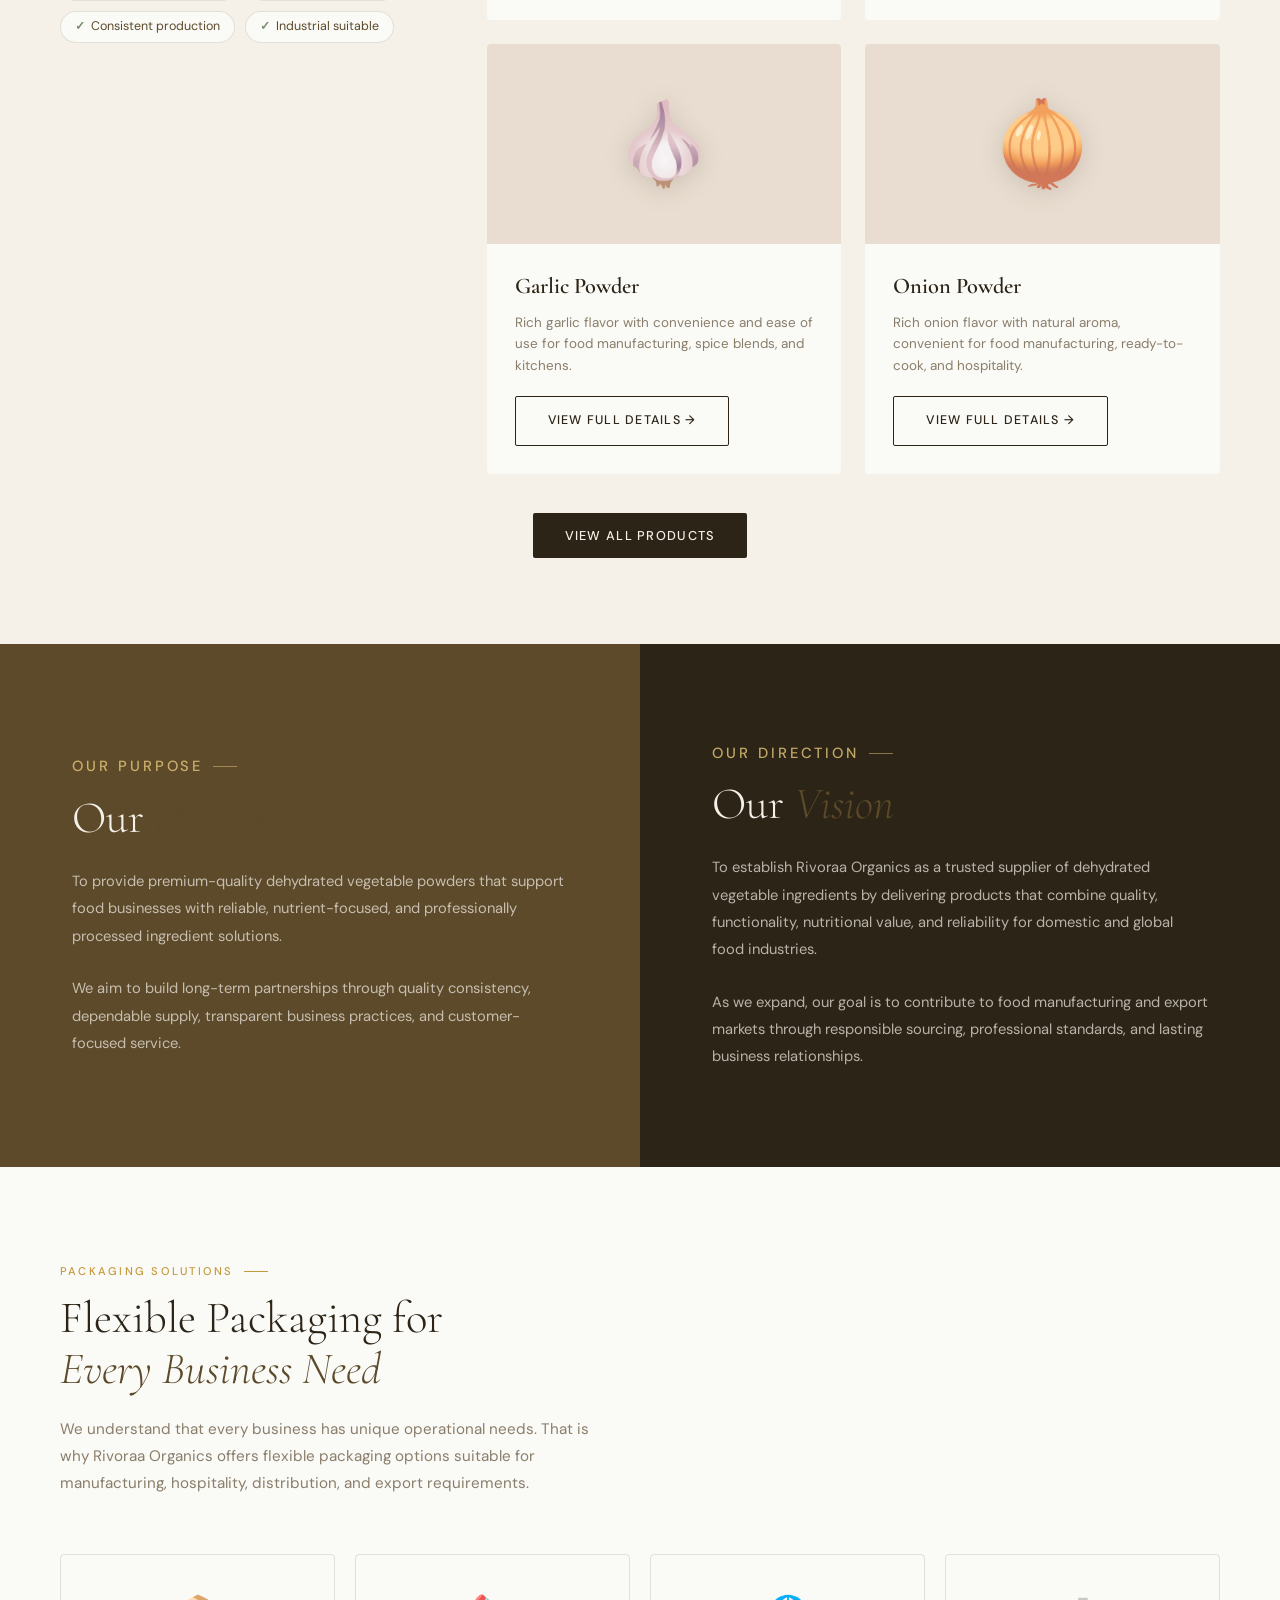
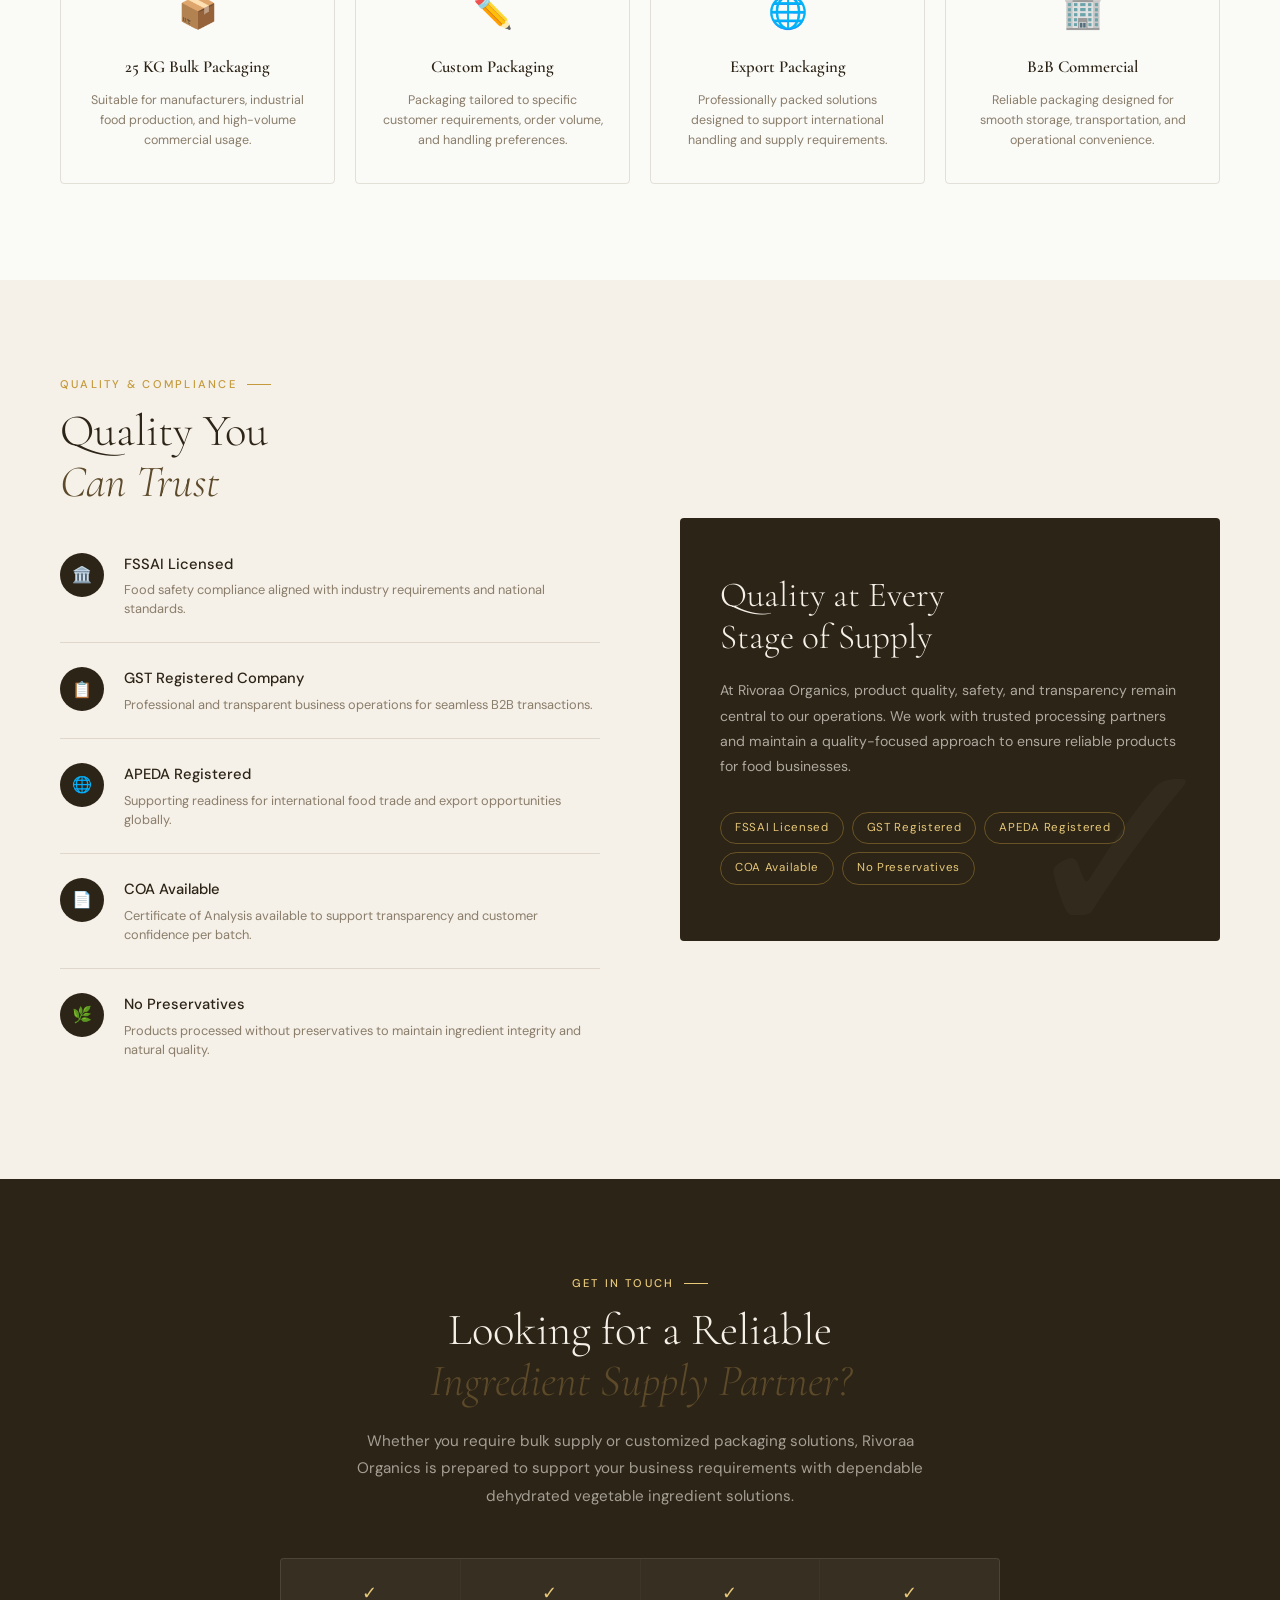
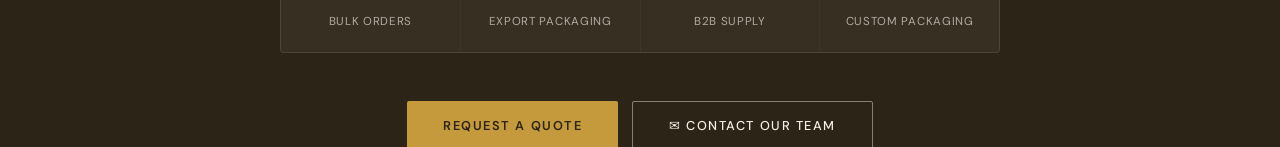
==== commit e8387bc8: "Update index.html" ====
--- a/index.html
+++ b/index.html
@@ -11,7 +11,7 @@
       rel="stylesheet"
     />
   </head>
-  
+
   <body>
     <div class="custom-cursor"></div>
     <div class="custom-cursor-follower"></div>
@@ -231,6 +231,7 @@
         </div>
       </div>
     </section>
+
 
     <!-- PRODUCTS -->
     <section class="products-section" id="products">
--- a/style.css
+++ b/style.css
@@ -579,6 +579,7 @@
     align-items: center;
     z-index: 9999;
     padding: 20px;
+    overflow-y: auto;
 }
 
 .modal-content {
@@ -590,6 +591,7 @@
     position: relative;
     box-shadow: 0 24px 64px rgba(20, 16, 10, 0.35);
     animation: modal-popup 0.3s cubic-bezier(0.34, 1.56, 0.64, 1) both;
+    margin: auto;
 }
 
 @keyframes modal-popup {
@@ -692,7 +694,7 @@
     border: 1.5px solid #E0D8CC;
     border-radius: 8px;
     font-family: 'DM Sans', sans-serif;
-    font-size: 0.88rem;
+    font-size: 1rem;
     color: #2C2416;
     background: #FAFAF7;
     transition: border-color 0.2s, box-shadow 0.2s;
@@ -701,7 +703,7 @@
 }
 .modal-content input:focus,
 .modal-content textarea:focus {
-    border-color: #2D5A27;
+    border-color: #2C2416;
     box-shadow: 0 0 0 3px rgba(45, 90, 39, 0.12);
     background: #fff;
 }
@@ -736,7 +738,7 @@
 .success-icon {
     width: 64px;
     height: 64px;
-    background: linear-gradient(135deg, #413520,#413520);
+    background: linear-gradient(135deg, #413520, #413520);
     border-radius: 50%;
     display: flex;
     align-items: center;
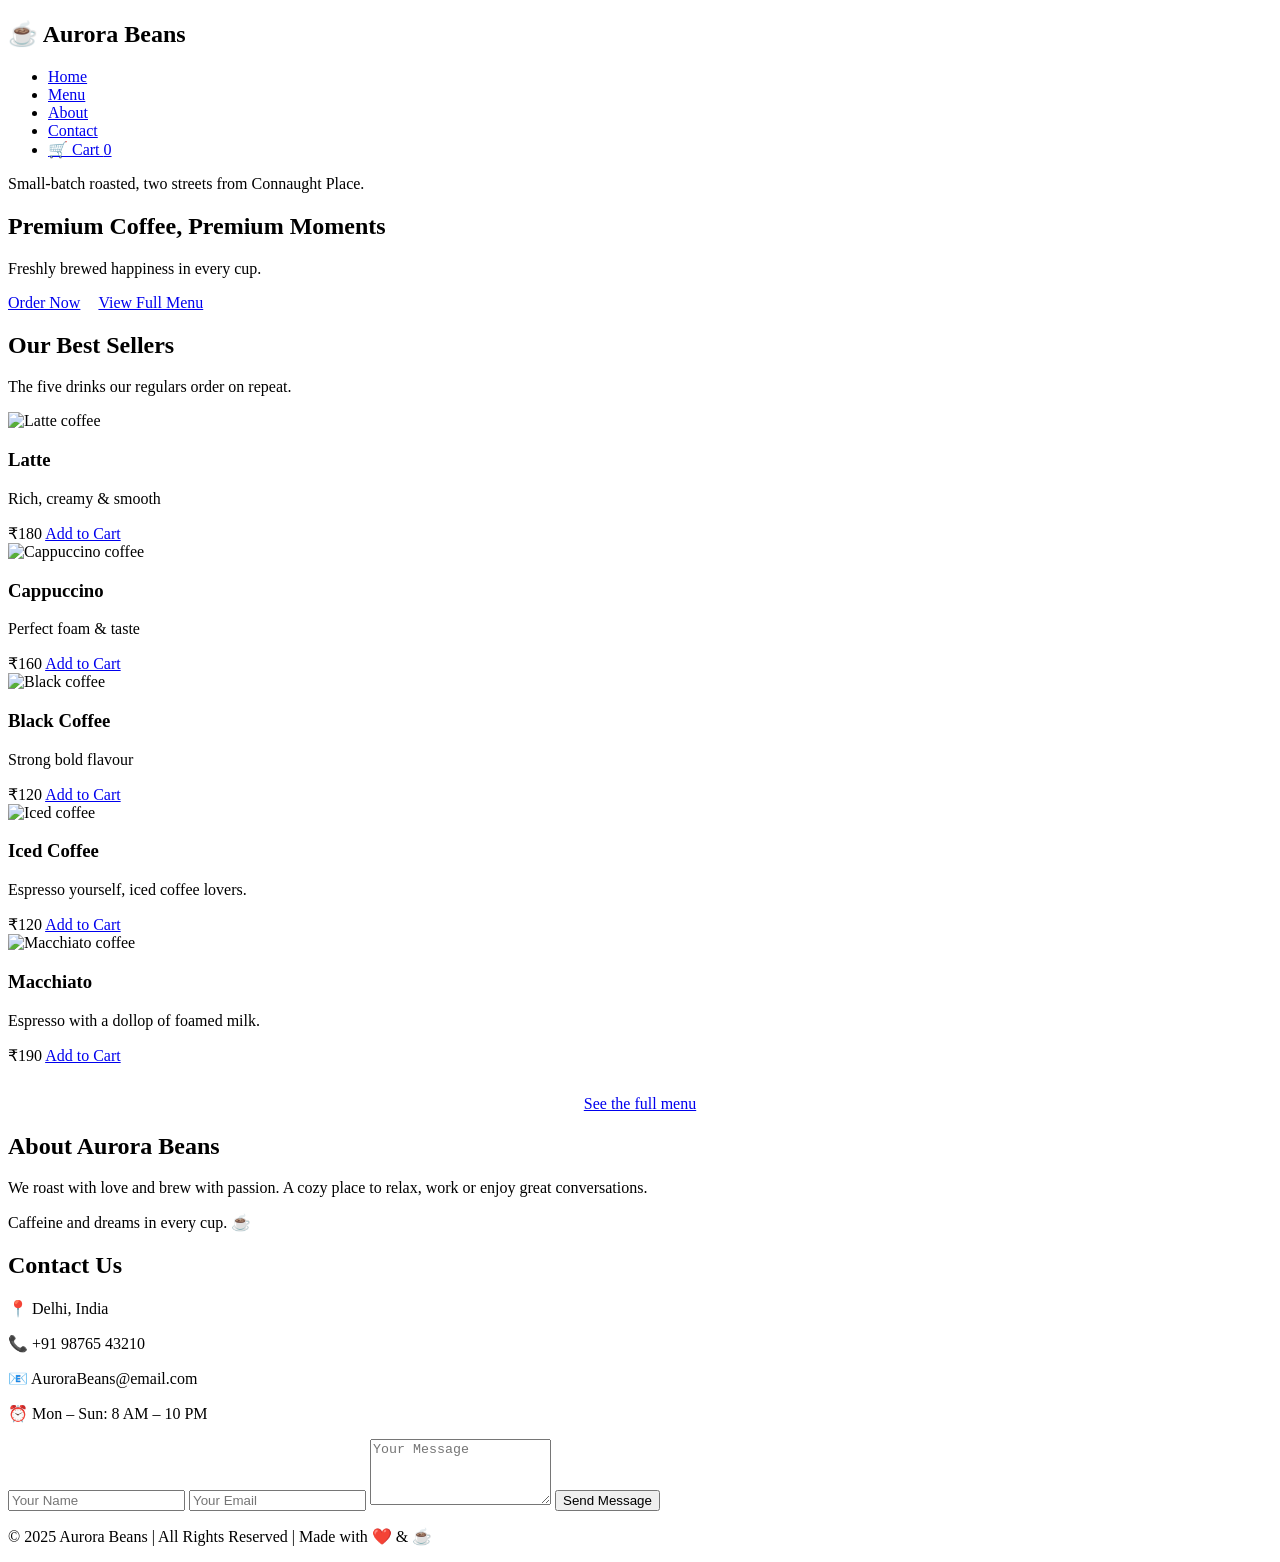
==== commit df1ecba6: "Update index.html" ====
--- a/index.html
+++ b/index.html
@@ -1,682 +1,137 @@
-<!doctype html>
+<!DOCTYPE html>
 <html lang="en">
-  <head>
-    <meta charset="UTF-8" />
-    <meta name="viewport" content="width=device-width, initial-scale=1.0" />
-    <title>Rivoraa Organics — Premium Dehydrated Vegetable Powders</title>
-    <meta name="description" content="Rivoraa Organics supplies premium dehydrated vegetable powders — Potato, Ginger, Garlic &amp; Onion — for food manufacturers, exporters &amp; hospitality businesses. FSSAI licensed, APEDA registered, GST compliant. Based in Ghaziabad, India." />
-    <link rel="stylesheet" href="style.css" />
-    <link
-      href="https://fonts.googleapis.com/css2?family=Cormorant+Garamond:ital,wght@0,300;0,400;0,600;1,300;1,400&family=DM+Sans:ital,wght@0,300..700;1,300..700&family=Plus+Jakarta+Sans:wght@400;500;600&display=swap"
-      rel="stylesheet"
-    />
-  </head>
 
-  <body>
-    <div class="custom-cursor"></div>
-    <div class="custom-cursor-follower"></div>
-    <div class="scroll-progress"></div>
-    <div class="grain-overlay"></div>
+<head>
+    <meta charset="UTF-8">
+    <meta name="viewport" content="width=device-width, initial-scale=1.0">
+    <meta name="description" content="Aurora Beans - premium coffee brewed with passion. Order lattes, cappuccinos, black coffee, iced coffee and more online.">
+    <title>Aurora Beans – Premium Coffee</title>
+    <link rel="stylesheet" href="style5.css">
+</head>
 
-    <!-- NAV -->
-    <nav>
-      <a href="#" class="nav-logo">
-        <img
-          src="[data-uri]"
-          alt="Rivoraa Organics"
-          class="nav-logo-img"
-        />
-      </a>
-      <ul class="nav-links">
-        <li><a href="#about">About</a></li>
-        <li><a href="#products">Products</a></li>
-        <li><a href="#quality">Quality</a></li>
-        <li><a href="#packaging">Packaging</a></li>
-        <li><a href="#contact" class="nav-cta">Bulk Inquiry</a></li>
-      </ul>
-    </nav>
+<body>
 
-    <!-- HERO -->
-    <section class="hero" id="home">
-      <canvas id="hero-particles"></canvas>
-      <div class="hero-left">
-        <p class="hero-eyebrow">Export-Ready Ingredients</p>
-        <h1 class="hero-title">
-          Premium<br /><em>Dehydrated</em><br />Vegetable Powders
-        </h1>
-        <p class="hero-subtitle">
-          For food manufacturers, spice companies, exporters, restaurants,
-          hotels, and health-focused brands globally.
-        </p>
-        <p class="hero-tagline">
-          Premium Quality <span>·</span> Nutrient-Focused
-          <span>·</span> Consistent Bulk Supply
-        </p>
-        <div class="hero-products-strip">
-          <span class="pill">🥔 Potato Powder</span>
-          <span class="pill">🫚 Ginger Powder</span>
-          <span class="pill">🧄 Garlic Powder</span>
-          <span class="pill">🧅 Onion Powder</span>
+    <!-- NAVBAR -->
+    <header>
+        <nav class="navbar">
+            <h1 class="logo">☕ Aurora Beans</h1>
+            <ul>
+                <li><a href="#home" class="active" id="nav-home">Home</a></li>
+                <li><a href="menu5.html" id="nav-menu">Menu</a></li>
+                <li><a href="#about" id="nav-about">About</a></li>
+                <li><a href="#contact" id="nav-contact">Contact</a></li>
+                <li><a href="checkoutcoffee.html" class="cart-btn" id="nav-cart">🛒 Cart <span id="cart-count" class="cart-count hidden">0</span></a></li>
+            </ul>
+        </nav>
+    </header>
+
+    <!-- HERO SECTION -->
+    <section id="home" class="hero parallax">
+        <div class="hero-text fade">
+            <p class="kicker">Small-batch roasted, two streets from Connaught Place.</p>
+            <h2>Premium Coffee, Premium Moments</h2>
+            <p>Freshly brewed happiness in every cup.</p>
+            <a href="#bestsellers" class="btn" id="hero-order-btn">Order Now</a>
+            <a href="menu5.html" class="btn btn-outline" id="hero-menu-btn" style="margin-left:14px;">View Full Menu</a>
         </div>
-        <div class="hero-buttons">
-          <button class="btn-primary" id="heroInquiryBtn">Request Bulk Inquiry</button>
-          <a href="#products" class="btn-outline">Explore Products</a>
-        </div>
-      </div>
-      <div class="hero-right">
-        <div class="hero-visual-grid">
-          <div class="product-card-mini">
-            <div class="product-icon">🥔</div>
-            <h4>Potato Powder</h4>
-            <p>Snacks · Soups · Bakery</p>
-          </div>
-          <div class="product-card-mini">
-            <div class="product-icon">🫚</div>
-            <h4>Ginger Powder</h4>
-            <p>Spices · Beverages · Wellness</p>
-          </div>
-          <div class="product-card-mini">
-            <div class="product-icon">🧄</div>
-            <h4>Garlic Powder</h4>
-            <p>Seasonings · Sauces · Hotels</p>
-          </div>
-          <div class="product-card-mini">
-            <div class="product-icon">🧅</div>
-            <h4>Onion Powder</h4>
-            <p>Ready-to-Cook · Blends</p>
-          </div>
-        </div>
-      </div>
     </section>
 
-    <!-- TRUST BAR -->
-    <div class="trust-bar">
-      <div class="trust-item">
-        <span class="trust-icon">🏛️</span><span>FSSAI Licensed</span>
-      </div>
-      <div class="trust-item">
-        <span class="trust-icon">📋</span><span>GST Registered</span>
-      </div>
-      <div class="trust-item">
-        <span class="trust-icon">🌐</span><span>APEDA Registered</span>
-      </div>
-      <div class="trust-item">
-        <span class="trust-icon">📄</span><span>COA Available</span>
-      </div>
-      <div class="trust-item">
-        <span class="trust-icon">🌿</span><span>No Preservatives</span>
-      </div>
-    </div>
+    <!-- BEST SELLERS SECTION -->
+    <section id="bestsellers" class="menu-section">
+        <h2 class="heading scroll-fade">Our Best Sellers</h2>
+        <p class="section-intro scroll-fade">The five drinks our regulars order on repeat.</p>
 
-    <!-- ABOUT -->
-    <section class="about-section" id="about">
-      <div class="about-visual">
-        <div class="stat-row">
-          <div class="stat-box">
-            <div class="stat-number">18–24</div>
-            <div class="stat-label">Months Shelf Life</div>
-          </div>
-          <div class="stat-box">
-            <div class="stat-number">4+</div>
-            <div class="stat-label">Product Variants</div>
-          </div>
+        <div class="menu-box">
+
+            <div class="card zoom scroll-fade">
+                <img src="./pictures/pexels-chevanon-312418......jpg" alt="Latte coffee">
+                <h3>Latte</h3>
+                <p>Rich, creamy &amp; smooth</p>
+                <span>&#x20B9;180</span>
+                <a href="checkoutcoffee.html" class="add" id="add-latte" data-id="latte" data-name="Latte" data-price="180">Add to Cart</a>
+            </div>
+
+            <div class="card zoom scroll-fade">
+                <img src="./pictures/premium_photo-1670445287762-372300cdcb77%20cappp.jpg" alt="Cappuccino coffee">
+                <h3>Cappuccino</h3>
+                <p>Perfect foam &amp; taste</p>
+                <span>&#x20B9;160</span>
+                <a href="checkoutcoffee.html" class="add" id="add-cappuccino" data-id="cappuccino" data-name="Cappuccino" data-price="160">Add to Cart</a>
+            </div>
+
+            <div class="card zoom scroll-fade">
+                <img src="./pictures/premium_photo-1723559972702-2659e41dbb5b%20black.jpg" alt="Black coffee">
+                <h3>Black Coffee</h3>
+                <p>Strong bold flavour</p>
+                <span>&#x20B9;120</span>
+                <a href="checkoutcoffee.html" class="add" id="add-black" data-id="black" data-name="Black Coffee" data-price="120">Add to Cart</a>
+            </div>
+
+            <div class="card zoom scroll-fade">
+                <img src="./pictures/SBX_2025_Crema_Collection_Frothed_Coffee_CAH_Recipe_Gradient_Image.avif" alt="Iced coffee">
+                <h3>Iced Coffee</h3>
+                <p>Espresso yourself, iced coffee lovers.</p>
+                <span>&#x20B9;120</span>
+                <a href="checkoutcoffee.html" class="add" id="add-iced" data-id="iced" data-name="Iced Coffee" data-price="120">Add to Cart</a>
+            </div>
+
+            <div class="card zoom scroll-fade">
+                <img src="./pictures/Espresso-Macchiato-What-it-is-how-to-make-it-how-it-tastes.jpg" alt="Macchiato coffee">
+                <h3>Macchiato</h3>
+                <p>Espresso with a dollop of foamed milk.</p>
+                <span>&#x20B9;190</span>
+                <a href="checkoutcoffee.html" class="add" id="add-macchiato" data-id="macchiato" data-name="Macchiato" data-price="190">Add to Cart</a>
+            </div>
+
+
         </div>
-        <div class="stat-row">
-          <div class="stat-box">
-            <div class="stat-number">25kg</div>
-            <div class="stat-label">Bulk Packaging</div>
-          </div>
-          <div class="stat-box">
-            <div class="stat-number">B2B</div>
-            <div class="stat-label">Export-Ready</div>
-          </div>
+
+        <div style="text-align:center; margin-top:30px;">
+            <a href="menu5.html" class="btn" id="view-full-menu-btn">See the full menu</a>
         </div>
-      </div>
-      <div class="about-text">
-        <p class="section-label">Our Story</p>
-        <h2 class="section-title">
-          Delivering Reliable<br /><em>Ingredient Solutions</em>
-        </h2>
-        <p class="section-body">
-          Rivoraa Organics, based in Ghaziabad, is committed to supplying
-          premium dehydrated vegetable powders tailored to the evolving needs of
-          food industries. Established with a vision to provide dependable
-          ingredient solutions, we work through trusted processing partnerships
-          to ensure high standards of quality, purity, and consistency across
-          every batch.
-        </p>
-        <p class="section-body" style="margin-top: 16px">
-          Our focus extends beyond supply — we aim to support food businesses
-          with ingredients that are easy to use, efficient to store, and
-          suitable for large-scale food production while preserving nutritional
-          value and natural characteristics.
-        </p>
-        <br />
-        <span class="location-badge">📍 Ghaziabad, India</span>
-      </div>
-    </section>
-
-    <!-- WHY RIVORAA -->
-    <section class="why-section" id="why">
-      <p class="section-label">Why Choose Us</p>
-      <h2 class="section-title" style="color: var(--cream)">
-        Built for Businesses That Value<br /><em
-          >Quality & Long-Term Relationships</em
-        >
-      </h2>
-      <div class="why-grid">
-        <div class="why-card">
-          <div class="why-card-icon">🌾</div>
-          <h3>Premium Quality Ingredients</h3>
-          <p>
-            Carefully sourced and professionally processed vegetable powders
-            designed to meet industrial food requirements.
-          </p>
-        </div>
-        <div class="why-card">
-          <div class="why-card-icon">🧬</div>
-          <h3>Nutritional Value Focus</h3>
-          <p>
-            We prioritize ingredient handling and processing methods that help
-            retain the natural nutritional profile of vegetables.
-          </p>
-        </div>
-        <div class="why-card">
-          <div class="why-card-icon">⚖️</div>
-          <h3>Consistent Performance</h3>
-          <p>
-            Uniform quality helps maintain reliable taste, texture, and
-            functionality across all food applications.
-          </p>
-        </div>
-        <div class="why-card">
-          <div class="why-card-icon">📦</div>
-          <h3>Bulk Supply Solutions</h3>
-          <p>
-            Reliable B2B supply for manufacturers, hospitality businesses, and
-            ingredient distributors at scale.
-          </p>
-        </div>
-        <div class="why-card">
-          <div class="why-card-icon">🌍</div>
-          <h3>Export-Ready Approach</h3>
-          <p>
-            Prepared to meet growing international market requirements with
-            quality-focused supply standards.
-          </p>
-        </div>
-        <div class="why-card">
-          <div class="why-card-icon">📐</div>
-          <h3>Custom Packaging</h3>
-          <p>
-            Flexible packaging solutions tailored to your unique business
-            requirements and order volumes.
-          </p>
-        </div>
-        <div class="why-card">
-          <div class="why-card-icon">🌿</div>
-          <h3>No Preservatives</h3>
-          <p>
-            Products are processed without preservatives while maintaining
-            exceptional quality and usability.
-          </p>
-        </div>
-        <div class="why-card">
-          <div class="why-card-icon">🤝</div>
-          <h3>Transparent Operations</h3>
-          <p>
-            COA available for every product batch to support customer confidence
-            and regulatory compliance.
-          </p>
-        </div>
-      </div>
     </section>
 
 
-    <!-- PRODUCTS -->
-    <section class="products-section" id="products">
-      <div class="products-layout">
-        <div class="products-intro">
-          <p class="section-label">Our Products</p>
-          <h2 class="section-title">
-            Premium Dehydrated<br /><em>Vegetable Powders</em>
-          </h2>
-          <p class="section-body">
-            We supply premium dehydrated vegetable powders suitable for food
-            processing, seasoning blends, ready-to-cook applications,
-            hospitality, and health-focused food products.
-          </p>
-          <div class="checks">
-            <span class="check-tag">Longer shelf life</span>
-            <span class="check-tag">Reduced storage challenges</span>
-            <span class="check-tag">Improved convenience</span>
-            <span class="check-tag">Reduced wastage</span>
-            <span class="check-tag">Consistent production</span>
-            <span class="check-tag">Industrial suitable</span>
-          </div>
+    <!-- ABOUT SECTION -->
+    <section id="about" class="about parallax2">
+        <div class="about-text scroll-fade">
+            <h2>About Aurora Beans</h2>
+            <p>We roast with love and brew with passion. A cozy place to relax, work or enjoy great conversations.</p>
+            <p>Caffeine and dreams in every cup. ☕</p>
         </div>
-
-        <div class="products-grid">
-          <!-- POTATO -->
-          <div class="product-card simple-card">
-            <div class="simple-card-img">
-              <div class="simple-card-emoji">🥔</div>
-            </div>
-            <div class="simple-card-body">
-              <h3>Potato Powder</h3>
-              <p>
-                Processed from quality potatoes for dependable functionality
-                across commercial food production.
-              </p>
-              <a
-                href="product.html#potato-powder"
-                class="btn-outline simple-card-btn"
-                >View Full Details →</a
-              >
-            </div>
-          </div>
-
-          <!-- GINGER -->
-          <div class="product-card simple-card">
-            <div class="simple-card-img">
-              <div class="simple-card-emoji">🫚</div>
-            </div>
-            <div class="simple-card-body">
-              <h3>Ginger Powder</h3>
-              <p>
-                Made from carefully selected ginger to retain its natural aroma,
-                taste, and quality for industrial use.
-              </p>
-              <a
-                href="product.html#ginger-powder"
-                class="btn-outline simple-card-btn"
-                >View Full Details →</a
-              >
-            </div>
-          </div>
-
-          <!-- GARLIC -->
-          <div class="product-card simple-card">
-            <div class="simple-card-img">
-              <div class="simple-card-emoji">🧄</div>
-            </div>
-            <div class="simple-card-body">
-              <h3>Garlic Powder</h3>
-              <p>
-                Rich garlic flavor with convenience and ease of use for food
-                manufacturing, spice blends, and kitchens.
-              </p>
-              <a
-                href="product.html#garlic-powder"
-                class="btn-outline simple-card-btn"
-                >View Full Details →</a
-              >
-            </div>
-          </div>
-
-          <!-- ONION -->
-          <div class="product-card simple-card">
-            <div class="simple-card-img">
-              <div class="simple-card-emoji">🧅</div>
-            </div>
-            <div class="simple-card-body">
-              <h3>Onion Powder</h3>
-              <p>
-                Rich onion flavor with natural aroma, convenient for food
-                manufacturing, ready-to-cook, and hospitality.
-              </p>
-              <a
-                href="product.html#onion-powder"
-                class="btn-outline simple-card-btn"
-                >View Full Details →</a
-              >
-            </div>
-          </div>
-        </div>
-      </div>
-
-      <div style="text-align: center; margin-top: 48px">
-        <a href="product.html" class="btn-primary" id="view-all-products"
-          >View All Products</a
-        >
-      </div>
-    </section>
-    <!-- MISSION & VISION -->
-    <section class="mv-section" id="mission">
-      <div class="mv-block mission">
-        <p class="section-label">Our Purpose</p>
-        <h2 class="section-title">Our <em>Mission</em></h2>
-        <p>
-          To provide premium-quality dehydrated vegetable powders that support
-          food businesses with reliable, nutrient-focused, and professionally
-          processed ingredient solutions.
-        </p>
-        <br />
-        <p>
-          We aim to build long-term partnerships through quality consistency,
-          dependable supply, transparent business practices, and
-          customer-focused service.
-        </p>
-      </div>
-      <div class="mv-block vision">
-        <p class="section-label">Our Direction</p>
-        <h2 class="section-title">Our <em>Vision</em></h2>
-        <p>
-          To establish Rivoraa Organics as a trusted supplier of dehydrated
-          vegetable ingredients by delivering products that combine quality,
-          functionality, nutritional value, and reliability for domestic and
-          global food industries.
-        </p>
-        <br />
-        <p>
-          As we expand, our goal is to contribute to food manufacturing and
-          export markets through responsible sourcing, professional standards,
-          and lasting business relationships.
-        </p>
-      </div>
     </section>
 
-    <!-- PACKAGING -->
-    <section class="packaging-section" id="packaging">
-      <div class="packaging-intro">
-        <p class="section-label">Packaging Solutions</p>
-        <h2 class="section-title">
-          Flexible Packaging for<br /><em>Every Business Need</em>
-        </h2>
-        <p class="section-body">
-          We understand that every business has unique operational needs. That
-          is why Rivoraa Organics offers flexible packaging options suitable for
-          manufacturing, hospitality, distribution, and export requirements.
-        </p>
-      </div>
-      <div class="packaging-grid">
-        <div class="pack-card">
-          <div class="pack-icon">📦</div>
-          <h3>25 KG Bulk Packaging</h3>
-          <p>
-            Suitable for manufacturers, industrial food production, and
-            high-volume commercial usage.
-          </p>
-        </div>
-        <div class="pack-card">
-          <div class="pack-icon">✏️</div>
-          <h3>Custom Packaging</h3>
-          <p>
-            Packaging tailored to specific customer requirements, order volume,
-            and handling preferences.
-          </p>
-        </div>
-        <div class="pack-card">
-          <div class="pack-icon">🌐</div>
-          <h3>Export Packaging</h3>
-          <p>
-            Professionally packed solutions designed to support international
-            handling and supply requirements.
-          </p>
-        </div>
-        <div class="pack-card">
-          <div class="pack-icon">🏢</div>
-          <h3>B2B Commercial</h3>
-          <p>
-            Reliable packaging designed for smooth storage, transportation, and
-            operational convenience.
-          </p>
-        </div>
-      </div>
-    </section>
 
-    <!-- QUALITY -->
-    <section class="quality-section" id="quality">
-      <div>
-        <p class="section-label">Quality & Compliance</p>
-        <h2 class="section-title">Quality You<br /><em>Can Trust</em></h2>
-        <ul class="quality-list">
-          <li class="quality-item">
-            <div class="quality-icon">🏛️</div>
-            <div>
-              <h4>FSSAI Licensed</h4>
-              <p>
-                Food safety compliance aligned with industry requirements and
-                national standards.
-              </p>
-            </div>
-          </li>
-          <li class="quality-item">
-            <div class="quality-icon">📋</div>
-            <div>
-              <h4>GST Registered Company</h4>
-              <p>
-                Professional and transparent business operations for seamless
-                B2B transactions.
-              </p>
-            </div>
-          </li>
-          <li class="quality-item">
-            <div class="quality-icon">🌐</div>
-            <div>
-              <h4>APEDA Registered</h4>
-              <p>
-                Supporting readiness for international food trade and export
-                opportunities globally.
-              </p>
-            </div>
-          </li>
-          <li class="quality-item">
-            <div class="quality-icon">📄</div>
-            <div>
-              <h4>COA Available</h4>
-              <p>
-                Certificate of Analysis available to support transparency and
-                customer confidence per batch.
-              </p>
-            </div>
-          </li>
-          <li class="quality-item">
-            <div class="quality-icon">🌿</div>
-            <div>
-              <h4>No Preservatives</h4>
-              <p>
-                Products processed without preservatives to maintain ingredient
-                integrity and natural quality.
-              </p>
-            </div>
-          </li>
-        </ul>
-      </div>
-      <div class="quality-visual">
-        <h2>Quality at Every<br />Stage of Supply</h2>
-        <p>
-          At Rivoraa Organics, product quality, safety, and transparency remain
-          central to our operations. We work with trusted processing partners
-          and maintain a quality-focused approach to ensure reliable products
-          for food businesses.
-        </p>
-        <div class="compliance-pills">
-          <span class="c-pill">FSSAI Licensed</span>
-          <span class="c-pill">GST Registered</span>
-          <span class="c-pill">APEDA Registered</span>
-          <span class="c-pill">COA Available</span>
-          <span class="c-pill">No Preservatives</span>
-        </div>
-      </div>
-    </section>
+    <!-- CONTACT SECTION -->
+    <section id="contact" class="contact">
+        <h2 class="heading scroll-fade">Contact Us</h2>
 
-    <!-- CTA / CONTACT -->
-    <section class="cta-section" id="contact">
-      <p class="section-label">Get In Touch</p>
-      <h2 class="section-title">
-        Looking for a Reliable<br /><em>Ingredient Supply Partner?</em>
-      </h2>
-      <p class="section-body">
-        Whether you require bulk supply or customized packaging solutions,
-        Rivoraa Organics is prepared to support your business requirements with
-        dependable dehydrated vegetable ingredient solutions.
-      </p>
-      <div class="cta-grid">
-        <div class="cta-service">
-          <span class="cta-check">✓</span><span>Bulk Orders</span>
-        </div>
-        <div class="cta-service">
-          <span class="cta-check">✓</span><span>Export Packaging</span>
-        </div>
-        <div class="cta-service">
-          <span class="cta-check">✓</span><span>B2B Supply</span>
-        </div>
-        <div class="cta-service">
-          <span class="cta-check">✓</span><span>Custom Packaging</span>
-        </div>
-      </div>
-
-  <!-- Buttons -->
-  <div class="cta-buttons">
-      <button class="quote-btn">REQUEST A QUOTE</button>
-      <button id="contactBtn" class="contact-btn">✉ CONTACT OUR TEAM</button>
-  </div>
-
-    </section>
-
-<!-- Contact Modal (at body level) -->
-<div id="contactModal" class="modal" role="dialog" aria-modal="true" aria-labelledby="contactModalTitle">
-    <div class="modal-content">
-
-        <!-- Modal Header -->
-        <div class="modal-header">
-            <div class="modal-header-icon">🌿</div>
-            <div>
-                <h2 id="contactModalTitle">Contact Our Team</h2>
-                <p class="modal-subtitle">We'll get back to you within 24 hours</p>
-            </div>v
-            <button class="close" aria-label="Close">×</button>
-        </div>
-
-        <!-- Form -->
-        <form id="contactForm" novalidate>
-
-            <div class="form-group">
-                <label for="contactName">Full Name</label>
-                <input id="contactName" type="text" placeholder="e.g. Riya Sharma" required autocomplete="name">
+        <div class="contact-wrapper">
+            <!-- Info -->
+            <div class="contact-info scroll-fade">
+                <p>📍 Delhi, India</p>
+                <p>📞 +91 98765 43210</p>
+                <p>📧 AuroraBeans@email.com</p>
+                <p>⏰ Mon – Sun: 8 AM – 10 PM</p>
             </div>
 
-            <div class="form-group">
-                <label for="contactEmail">Email Address</label>
-                <input id="contactEmail" type="email" placeholder="you@company.com" required autocomplete="email">
-            </div>
-
-            <div class="form-group">
-                <label for="contactPhone">Phone / WhatsApp <span class="optional">(optional)</span></label>
-                <input id="contactPhone" type="tel" placeholder="+91 98765 43210" autocomplete="tel">
-            </div>
-
-            <div class="form-group">
-                <label for="contactMessage">Message</label>
-                <textarea id="contactMessage" placeholder="Tell us about your requirements…" rows="4" required></textarea>
-            </div>
-
-            <button type="submit" class="send-btn">
-                <span class="send-btn-text">Send Message →</span>
-                <span class="send-btn-loading" style="display:none">Sending…</span>
-            </button>
-
-        </form>
-
-        <!-- Success State -->
-        <div id="contactSuccess" class="modal-success" style="display:none">
-            <div class="success-icon">✓</div>
-            <h3>Message Sent!</h3>
-            <p>Thank you for reaching out. Our team will contact you within 24 hours.</p>
-            <button class="send-btn" id="closeSuccessBtn" style="margin-top:8px;" type="button">Close</button>
+            <!-- Form -->
+            <form class="contact-form scroll-fade" id="contact-form">
+                <input type="text" id="contact-name" placeholder="Your Name" required>
+                <input type="email" id="contact-email" placeholder="Your Email" required>
+                <textarea id="contact-message" rows="4" placeholder="Your Message" required></textarea>
+                <button type="submit" class="btn" id="contact-submit-btn">Send Message</button>
+            </form>
         </div>
-
-    </div>
-</div>
-
+    </section>
 
     <!-- FOOTER -->
     <footer>
-      <div class="footer-top">
-        <div class="footer-brand">
-          <div
-            style="
-              display: flex;
-              align-items: center;
-              gap: 8px;
-              margin-bottom: 12px;
-            "
-          >
-            <span style="font-size: 1.3rem">🌿</span>
-            <div>
-              <div
-                style="
-                  font-family: &quot;Cormorant Garamond&quot;, serif;
-                  font-size: 1.4rem;
-                  font-weight: 700;
-                  color: #2d5a27;
-                  letter-spacing: -0.01em;
-                "
-              >
-                Rivoraa
-              </div>
-              <div
-                style="
-                  font-size: 0.55rem;
-                  letter-spacing: 0.28em;
-                  text-transform: uppercase;
-                  color: rgba(196, 154, 60, 0.8);
-                  font-weight: 500;
-                  margin-top: -2px;
-                "
-              >
-                — Organics —
-              </div>
-            </div>
-          </div>
-          <p>
-            Premium Dehydrated Vegetable Powders for Food Industries. Delivering
-            quality-focused ingredient solutions for manufacturers, spice
-            companies, hospitality businesses, exporters, and health-focused
-            brands.
-          </p>
-          <p
-            style="
-              margin-top: 12px;
-              font-size: 0.78rem;
-              color: rgba(245, 240, 232, 0.3);
-            "
-          >
-            📍 Ghaziabad, India
-          </p>
-        </div>
-        <div class="footer-col">
-          <h4>Quick Links</h4>
-          <ul>
-            <li><a href="#about">About Us</a></li>
-            <li><a href="#products">Products</a></li>
-            <li><a href="#packaging">Packaging</a></li>
-            <li><a href="#quality">Quality Standards</a></li>
-            <li><a href="#contact">Contact Us</a></li>
-          </ul>
-        </div>
-        <div class="footer-col">
-          <h4>Our Products</h4>
-          <ul>
-            <li><a href="product.html#potato-powder">Potato Powder</a></li>
-            <li><a href="product.html#ginger-powder">Ginger Powder</a></li>
-            <li><a href="product.html#garlic-powder">Garlic Powder</a></li>
-            <li><a href="product.html#onion-powder">Onion Powder</a></li>
-          </ul>
-        </div>
-      </div>
-      <div class="footer-bottom">
-        <p>© 2025 Rivoraa Organics. All rights reserved.</p>
-        <div class="compliance-row">
-          <span class="comp-badge"><strong>FSSAI</strong> Licensed</span>
-          <span class="comp-badge"><strong>GST</strong> Registered</span>
-          <span class="comp-badge"><strong>APEDA</strong> Registered</span>
-          <span class="comp-badge"><strong>COA</strong> Available</span>
-        </div>
-      </div>
+        <p>© 2025 Aurora Beans  | All Rights Reserved | Made with ❤️ &amp; ☕</p>
     </footer>
+
     <script src="script.js"></script>
-  </body>
+
+</body>
+
 </html>
-
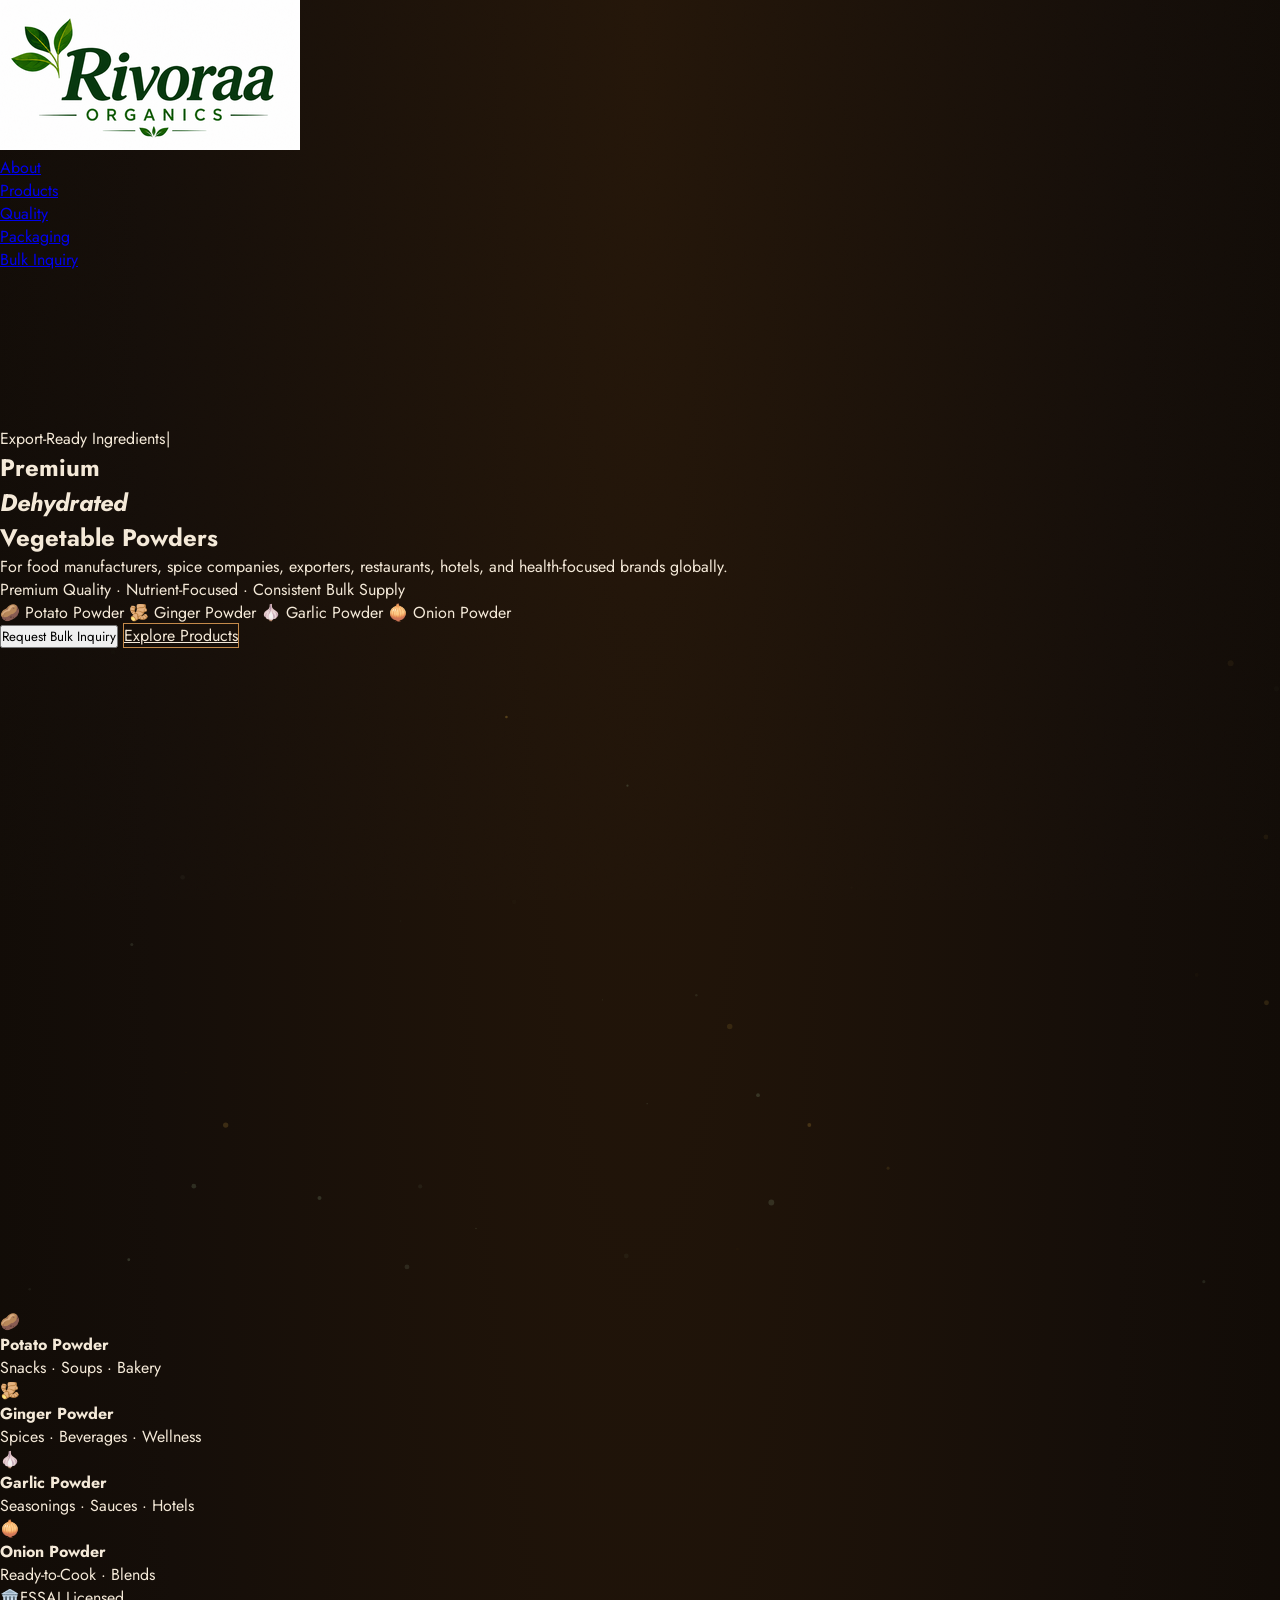
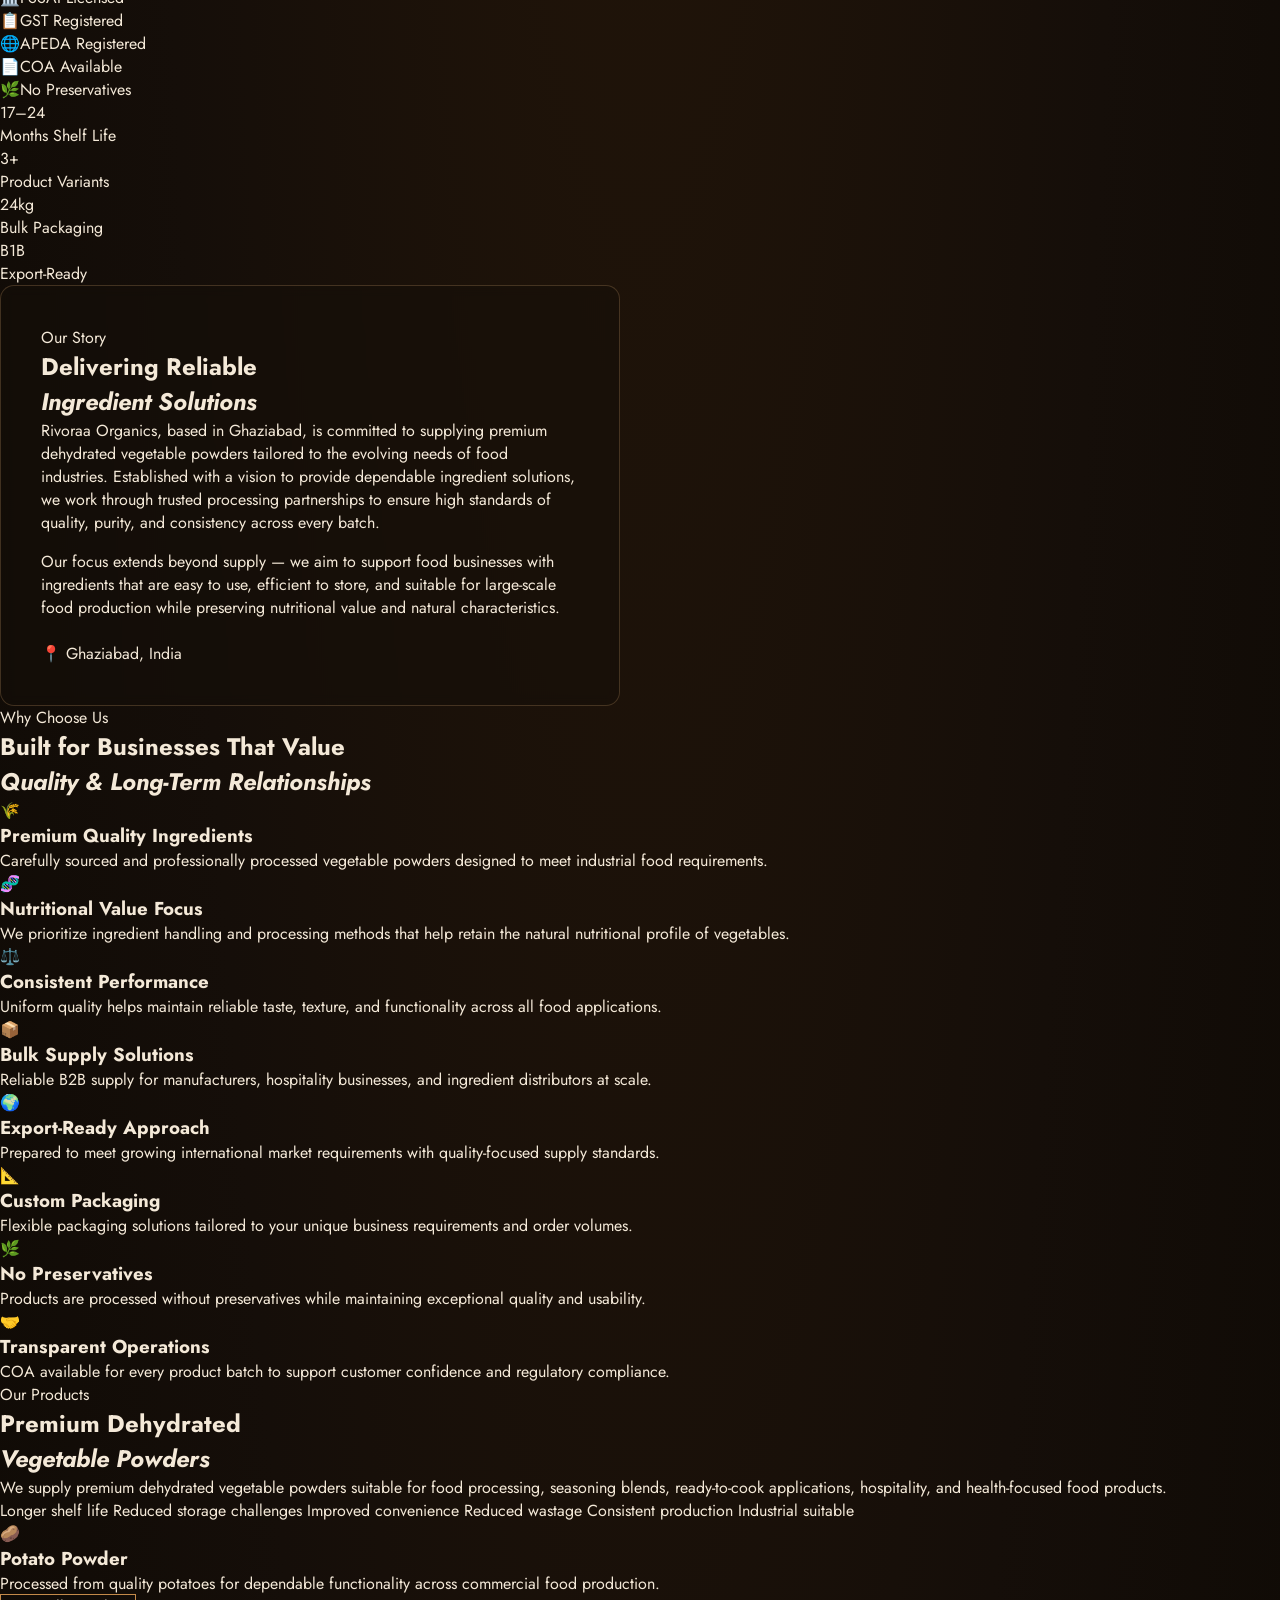
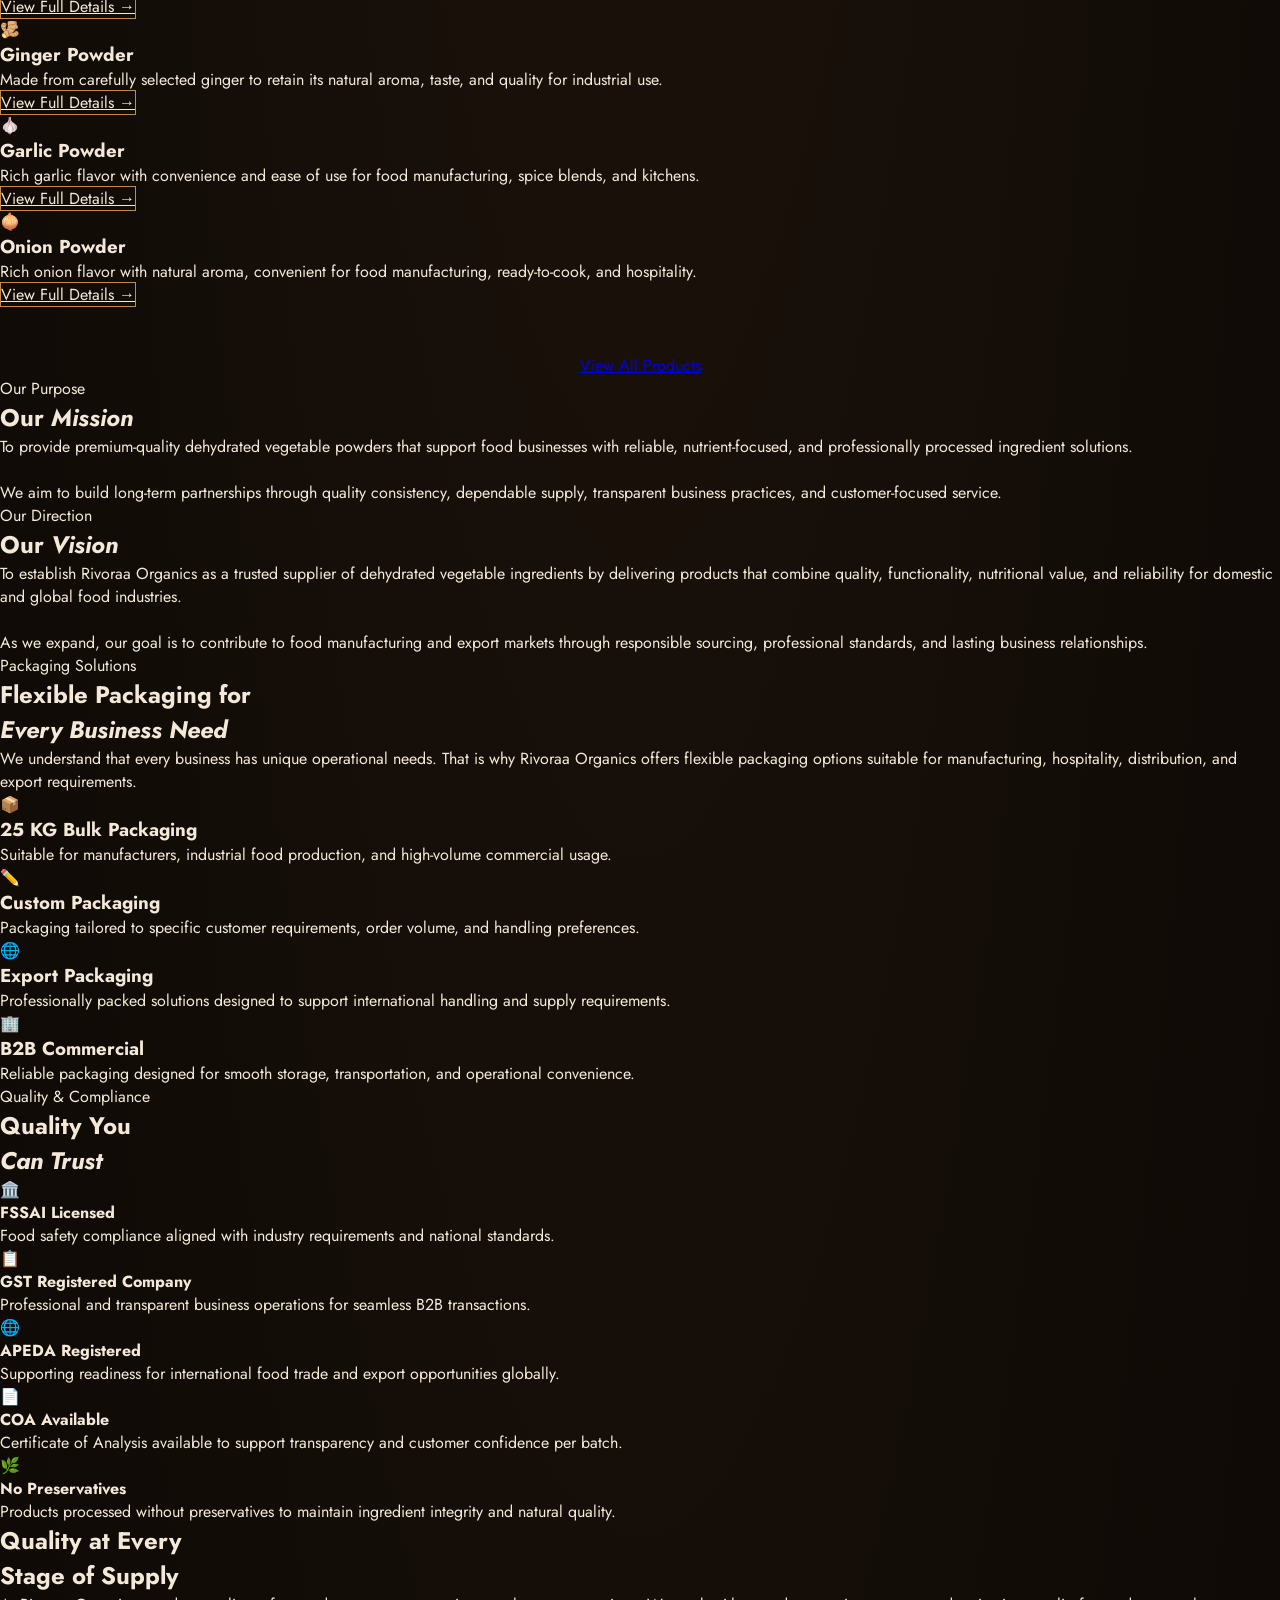
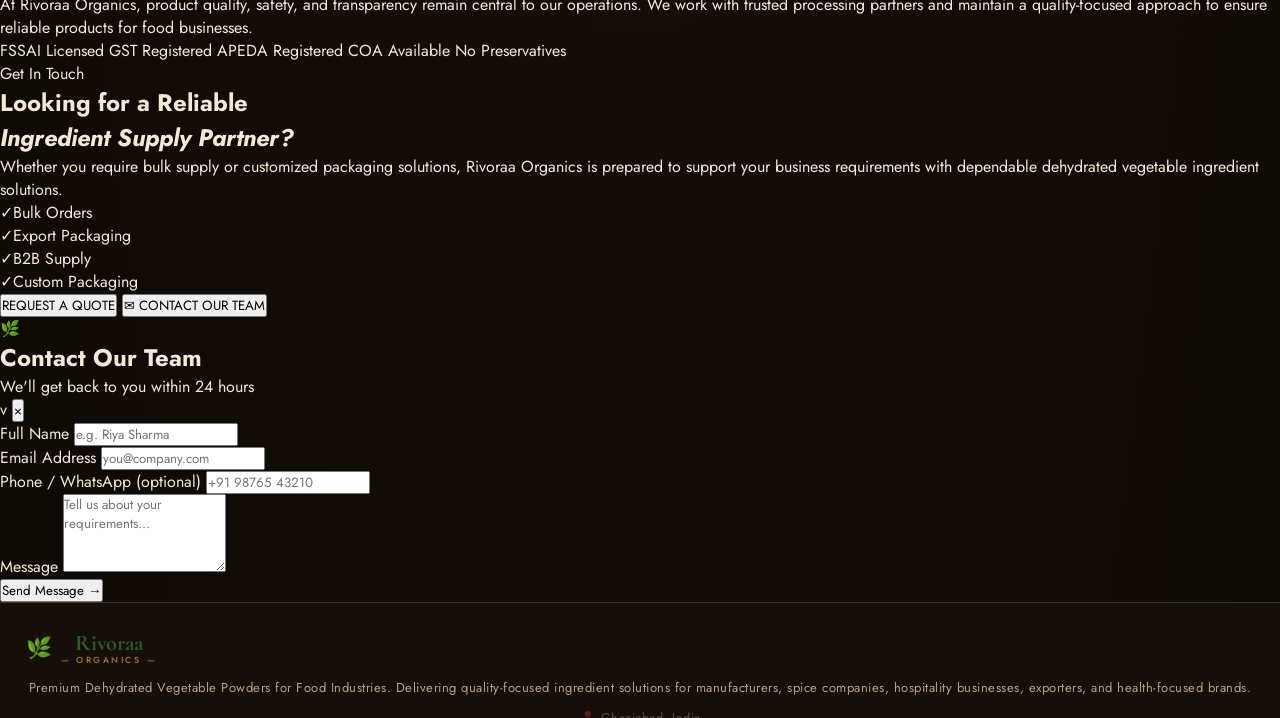
==== commit 0325c1e4: "Update index.html" ====
--- a/index.html
+++ b/index.html
@@ -1,137 +1,682 @@
-<!DOCTYPE html>
+<!doctype html>
 <html lang="en">
-
-<head>
-    <meta charset="UTF-8">
-    <meta name="viewport" content="width=device-width, initial-scale=1.0">
-    <meta name="description" content="Aurora Beans - premium coffee brewed with passion. Order lattes, cappuccinos, black coffee, iced coffee and more online.">
-    <title>Aurora Beans – Premium Coffee</title>
-    <link rel="stylesheet" href="style5.css">
-</head>
-
-<body>
-
-    <!-- NAVBAR -->
-    <header>
-        <nav class="navbar">
-            <h1 class="logo">☕ Aurora Beans</h1>
-            <ul>
-                <li><a href="#home" class="active" id="nav-home">Home</a></li>
-                <li><a href="menu5.html" id="nav-menu">Menu</a></li>
-                <li><a href="#about" id="nav-about">About</a></li>
-                <li><a href="#contact" id="nav-contact">Contact</a></li>
-                <li><a href="checkoutcoffee.html" class="cart-btn" id="nav-cart">🛒 Cart <span id="cart-count" class="cart-count hidden">0</span></a></li>
-            </ul>
-        </nav>
-    </header>
-
-    <!-- HERO SECTION -->
-    <section id="home" class="hero parallax">
-        <div class="hero-text fade">
-            <p class="kicker">Small-batch roasted, two streets from Connaught Place.</p>
-            <h2>Premium Coffee, Premium Moments</h2>
-            <p>Freshly brewed happiness in every cup.</p>
-            <a href="#bestsellers" class="btn" id="hero-order-btn">Order Now</a>
-            <a href="menu5.html" class="btn btn-outline" id="hero-menu-btn" style="margin-left:14px;">View Full Menu</a>
-        </div>
-    </section>
-
-    <!-- BEST SELLERS SECTION -->
-    <section id="bestsellers" class="menu-section">
-        <h2 class="heading scroll-fade">Our Best Sellers</h2>
-        <p class="section-intro scroll-fade">The five drinks our regulars order on repeat.</p>
-
-        <div class="menu-box">
-
-            <div class="card zoom scroll-fade">
-                <img src="./pictures/pexels-chevanon-312418......jpg" alt="Latte coffee">
-                <h3>Latte</h3>
-                <p>Rich, creamy &amp; smooth</p>
-                <span>&#x20B9;180</span>
-                <a href="checkoutcoffee.html" class="add" id="add-latte" data-id="latte" data-name="Latte" data-price="180">Add to Cart</a>
-            </div>
-
-            <div class="card zoom scroll-fade">
-                <img src="./pictures/premium_photo-1670445287762-372300cdcb77%20cappp.jpg" alt="Cappuccino coffee">
-                <h3>Cappuccino</h3>
-                <p>Perfect foam &amp; taste</p>
-                <span>&#x20B9;160</span>
-                <a href="checkoutcoffee.html" class="add" id="add-cappuccino" data-id="cappuccino" data-name="Cappuccino" data-price="160">Add to Cart</a>
-            </div>
-
-            <div class="card zoom scroll-fade">
-                <img src="./pictures/premium_photo-1723559972702-2659e41dbb5b%20black.jpg" alt="Black coffee">
-                <h3>Black Coffee</h3>
-                <p>Strong bold flavour</p>
-                <span>&#x20B9;120</span>
-                <a href="checkoutcoffee.html" class="add" id="add-black" data-id="black" data-name="Black Coffee" data-price="120">Add to Cart</a>
-            </div>
-
-            <div class="card zoom scroll-fade">
-                <img src="./pictures/SBX_2025_Crema_Collection_Frothed_Coffee_CAH_Recipe_Gradient_Image.avif" alt="Iced coffee">
-                <h3>Iced Coffee</h3>
-                <p>Espresso yourself, iced coffee lovers.</p>
-                <span>&#x20B9;120</span>
-                <a href="checkoutcoffee.html" class="add" id="add-iced" data-id="iced" data-name="Iced Coffee" data-price="120">Add to Cart</a>
-            </div>
-
-            <div class="card zoom scroll-fade">
-                <img src="./pictures/Espresso-Macchiato-What-it-is-how-to-make-it-how-it-tastes.jpg" alt="Macchiato coffee">
-                <h3>Macchiato</h3>
-                <p>Espresso with a dollop of foamed milk.</p>
-                <span>&#x20B9;190</span>
-                <a href="checkoutcoffee.html" class="add" id="add-macchiato" data-id="macchiato" data-name="Macchiato" data-price="190">Add to Cart</a>
-            </div>
-
-
-        </div>
-
-        <div style="text-align:center; margin-top:30px;">
-            <a href="menu5.html" class="btn" id="view-full-menu-btn">See the full menu</a>
-        </div>
-    </section>
-
-
-    <!-- ABOUT SECTION -->
-    <section id="about" class="about parallax2">
-        <div class="about-text scroll-fade">
-            <h2>About Aurora Beans</h2>
-            <p>We roast with love and brew with passion. A cozy place to relax, work or enjoy great conversations.</p>
-            <p>Caffeine and dreams in every cup. ☕</p>
-        </div>
-    </section>
-
-
-    <!-- CONTACT SECTION -->
-    <section id="contact" class="contact">
-        <h2 class="heading scroll-fade">Contact Us</h2>
-
-        <div class="contact-wrapper">
-            <!-- Info -->
-            <div class="contact-info scroll-fade">
-                <p>📍 Delhi, India</p>
-                <p>📞 +91 98765 43210</p>
-                <p>📧 AuroraBeans@email.com</p>
-                <p>⏰ Mon – Sun: 8 AM – 10 PM</p>
-            </div>
-
-            <!-- Form -->
-            <form class="contact-form scroll-fade" id="contact-form">
-                <input type="text" id="contact-name" placeholder="Your Name" required>
-                <input type="email" id="contact-email" placeholder="Your Email" required>
-                <textarea id="contact-message" rows="4" placeholder="Your Message" required></textarea>
-                <button type="submit" class="btn" id="contact-submit-btn">Send Message</button>
-            </form>
-        </div>
-    </section>
+  <head>
+    <meta charset="UTF-8" />
+    <meta name="viewport" content="width=device-width, initial-scale=1.0" />
+    <title>Rivoraa Organics — Premium Dehydrated Vegetable Powders</title>
+    <meta name="description" content="Rivoraa Organics supplies premium dehydrated vegetable powders — Potato, Ginger, Garlic &amp; Onion — for food manufacturers, exporters &amp; hospitality businesses. FSSAI licensed, APEDA registered, GST compliant. Based in Ghaziabad, India." />
+    <link rel="stylesheet" href="style.css" />
+    <link
+      href="https://fonts.googleapis.com/css2?family=Cormorant+Garamond:ital,wght@0,300;0,400;0,600;1,300;1,400&family=DM+Sans:ital,wght@0,300..700;1,300..700&family=Plus+Jakarta+Sans:wght@400;500;600&display=swap"
+      rel="stylesheet"
+    />
+  </head>
+
+  <body>
+    <div class="custom-cursor"></div>
+    <div class="custom-cursor-follower"></div>
+    <div class="scroll-progress"></div>
+    <div class="grain-overlay"></div>
+
+    <!-- NAV -->
+    <nav>
+      <a href="#" class="nav-logo">
+        <img
+          src="[data-uri]"
+          alt="Rivoraa Organics"
+          class="nav-logo-img"
+        />
+      </a>
+      <ul class="nav-links">
+        <li><a href="#about">About</a></li>
+        <li><a href="#products">Products</a></li>
+        <li><a href="#quality">Quality</a></li>
+        <li><a href="#packaging">Packaging</a></li>
+        <li><a href="#contact" class="nav-cta">Bulk Inquiry</a></li>
+      </ul>
+    </nav>
+
+    <!-- HERO -->
+    <section class="hero" id="home">
+      <canvas id="hero-particles"></canvas>
+      <div class="hero-left">
+        <p class="hero-eyebrow">Export-Ready Ingredients</p>
+        <h1 class="hero-title">
+          Premium<br /><em>Dehydrated</em><br />Vegetable Powders
+        </h1>
+        <p class="hero-subtitle">
+          For food manufacturers, spice companies, exporters, restaurants,
+          hotels, and health-focused brands globally.
+        </p>
+        <p class="hero-tagline">
+          Premium Quality <span>·</span> Nutrient-Focused
+          <span>·</span> Consistent Bulk Supply
+        </p>
+        <div class="hero-products-strip">
+          <span class="pill">🥔 Potato Powder</span>
+          <span class="pill">🫚 Ginger Powder</span>
+          <span class="pill">🧄 Garlic Powder</span>
+          <span class="pill">🧅 Onion Powder</span>
+        </div>
+        <div class="hero-buttons">
+          <button class="btn-primary" id="heroInquiryBtn">Request Bulk Inquiry</button>
+          <a href="#products" class="btn-outline">Explore Products</a>
+        </div>
+      </div>
+      <div class="hero-right">
+        <div class="hero-visual-grid">
+          <div class="product-card-mini">
+            <div class="product-icon">🥔</div>
+            <h4>Potato Powder</h4>
+            <p>Snacks · Soups · Bakery</p>
+          </div>
+          <div class="product-card-mini">
+            <div class="product-icon">🫚</div>
+            <h4>Ginger Powder</h4>
+            <p>Spices · Beverages · Wellness</p>
+          </div>
+          <div class="product-card-mini">
+            <div class="product-icon">🧄</div>
+            <h4>Garlic Powder</h4>
+            <p>Seasonings · Sauces · Hotels</p>
+          </div>
+          <div class="product-card-mini">
+            <div class="product-icon">🧅</div>
+            <h4>Onion Powder</h4>
+            <p>Ready-to-Cook · Blends</p>
+          </div>
+        </div>
+      </div>
+    </section>
+
+    <!-- TRUST BAR -->
+    <div class="trust-bar">
+      <div class="trust-item">
+        <span class="trust-icon">🏛️</span><span>FSSAI Licensed</span>
+      </div>
+      <div class="trust-item">
+        <span class="trust-icon">📋</span><span>GST Registered</span>
+      </div>
+      <div class="trust-item">
+        <span class="trust-icon">🌐</span><span>APEDA Registered</span>
+      </div>
+      <div class="trust-item">
+        <span class="trust-icon">📄</span><span>COA Available</span>
+      </div>
+      <div class="trust-item">
+        <span class="trust-icon">🌿</span><span>No Preservatives</span>
+      </div>
+    </div>
+
+    <!-- ABOUT -->
+    <section class="about-section" id="about">
+      <div class="about-visual">
+        <div class="stat-row">
+          <div class="stat-box">
+            <div class="stat-number">18–24</div>
+            <div class="stat-label">Months Shelf Life</div>
+          </div>
+          <div class="stat-box">
+            <div class="stat-number">4+</div>
+            <div class="stat-label">Product Variants</div>
+          </div>
+        </div>
+        <div class="stat-row">
+          <div class="stat-box">
+            <div class="stat-number">25kg</div>
+            <div class="stat-label">Bulk Packaging</div>
+          </div>
+          <div class="stat-box">
+            <div class="stat-number">B2B</div>
+            <div class="stat-label">Export-Ready</div>
+          </div>
+        </div>
+      </div>
+      <div class="about-text">
+        <p class="section-label">Our Story</p>
+        <h2 class="section-title">
+          Delivering Reliable<br /><em>Ingredient Solutions</em>
+        </h2>
+        <p class="section-body">
+          Rivoraa Organics, based in Ghaziabad, is committed to supplying
+          premium dehydrated vegetable powders tailored to the evolving needs of
+          food industries. Established with a vision to provide dependable
+          ingredient solutions, we work through trusted processing partnerships
+          to ensure high standards of quality, purity, and consistency across
+          every batch.
+        </p>
+        <p class="section-body" style="margin-top: 16px">
+          Our focus extends beyond supply — we aim to support food businesses
+          with ingredients that are easy to use, efficient to store, and
+          suitable for large-scale food production while preserving nutritional
+          value and natural characteristics.
+        </p>
+        <br />
+        <span class="location-badge">📍 Ghaziabad, India</span>
+      </div>
+    </section>
+
+    <!-- WHY RIVORAA -->
+    <section class="why-section" id="why">
+      <p class="section-label">Why Choose Us</p>
+      <h2 class="section-title" style="color: var(--cream)">
+        Built for Businesses That Value<br /><em
+          >Quality & Long-Term Relationships</em
+        >
+      </h2>
+      <div class="why-grid">
+        <div class="why-card">
+          <div class="why-card-icon">🌾</div>
+          <h3>Premium Quality Ingredients</h3>
+          <p>
+            Carefully sourced and professionally processed vegetable powders
+            designed to meet industrial food requirements.
+          </p>
+        </div>
+        <div class="why-card">
+          <div class="why-card-icon">🧬</div>
+          <h3>Nutritional Value Focus</h3>
+          <p>
+            We prioritize ingredient handling and processing methods that help
+            retain the natural nutritional profile of vegetables.
+          </p>
+        </div>
+        <div class="why-card">
+          <div class="why-card-icon">⚖️</div>
+          <h3>Consistent Performance</h3>
+          <p>
+            Uniform quality helps maintain reliable taste, texture, and
+            functionality across all food applications.
+          </p>
+        </div>
+        <div class="why-card">
+          <div class="why-card-icon">📦</div>
+          <h3>Bulk Supply Solutions</h3>
+          <p>
+            Reliable B2B supply for manufacturers, hospitality businesses, and
+            ingredient distributors at scale.
+          </p>
+        </div>
+        <div class="why-card">
+          <div class="why-card-icon">🌍</div>
+          <h3>Export-Ready Approach</h3>
+          <p>
+            Prepared to meet growing international market requirements with
+            quality-focused supply standards.
+          </p>
+        </div>
+        <div class="why-card">
+          <div class="why-card-icon">📐</div>
+          <h3>Custom Packaging</h3>
+          <p>
+            Flexible packaging solutions tailored to your unique business
+            requirements and order volumes.
+          </p>
+        </div>
+        <div class="why-card">
+          <div class="why-card-icon">🌿</div>
+          <h3>No Preservatives</h3>
+          <p>
+            Products are processed without preservatives while maintaining
+            exceptional quality and usability.
+          </p>
+        </div>
+        <div class="why-card">
+          <div class="why-card-icon">🤝</div>
+          <h3>Transparent Operations</h3>
+          <p>
+            COA available for every product batch to support customer confidence
+            and regulatory compliance.
+          </p>
+        </div>
+      </div>
+    </section>
+
+
+    <!-- PRODUCTS -->
+    <section class="products-section" id="products">
+      <div class="products-layout">
+        <div class="products-intro">
+          <p class="section-label">Our Products</p>
+          <h2 class="section-title">
+            Premium Dehydrated<br /><em>Vegetable Powders</em>
+          </h2>
+          <p class="section-body">
+            We supply premium dehydrated vegetable powders suitable for food
+            processing, seasoning blends, ready-to-cook applications,
+            hospitality, and health-focused food products.
+          </p>
+          <div class="checks">
+            <span class="check-tag">Longer shelf life</span>
+            <span class="check-tag">Reduced storage challenges</span>
+            <span class="check-tag">Improved convenience</span>
+            <span class="check-tag">Reduced wastage</span>
+            <span class="check-tag">Consistent production</span>
+            <span class="check-tag">Industrial suitable</span>
+          </div>
+        </div>
+
+        <div class="products-grid">
+          <!-- POTATO -->
+          <div class="product-card simple-card">
+            <div class="simple-card-img">
+              <div class="simple-card-emoji">🥔</div>
+            </div>
+            <div class="simple-card-body">
+              <h3>Potato Powder</h3>
+              <p>
+                Processed from quality potatoes for dependable functionality
+                across commercial food production.
+              </p>
+              <a
+                href="product.html#potato-powder"
+                class="btn-outline simple-card-btn"
+                >View Full Details →</a
+              >
+            </div>
+          </div>
+
+          <!-- GINGER -->
+          <div class="product-card simple-card">
+            <div class="simple-card-img">
+              <div class="simple-card-emoji">🫚</div>
+            </div>
+            <div class="simple-card-body">
+              <h3>Ginger Powder</h3>
+              <p>
+                Made from carefully selected ginger to retain its natural aroma,
+                taste, and quality for industrial use.
+              </p>
+              <a
+                href="product.html#ginger-powder"
+                class="btn-outline simple-card-btn"
+                >View Full Details →</a
+              >
+            </div>
+          </div>
+
+          <!-- GARLIC -->
+          <div class="product-card simple-card">
+            <div class="simple-card-img">
+              <div class="simple-card-emoji">🧄</div>
+            </div>
+            <div class="simple-card-body">
+              <h3>Garlic Powder</h3>
+              <p>
+                Rich garlic flavor with convenience and ease of use for food
+                manufacturing, spice blends, and kitchens.
+              </p>
+              <a
+                href="product.html#garlic-powder"
+                class="btn-outline simple-card-btn"
+                >View Full Details →</a
+              >
+            </div>
+          </div>
+
+          <!-- ONION -->
+          <div class="product-card simple-card">
+            <div class="simple-card-img">
+              <div class="simple-card-emoji">🧅</div>
+            </div>
+            <div class="simple-card-body">
+              <h3>Onion Powder</h3>
+              <p>
+                Rich onion flavor with natural aroma, convenient for food
+                manufacturing, ready-to-cook, and hospitality.
+              </p>
+              <a
+                href="product.html#onion-powder"
+                class="btn-outline simple-card-btn"
+                >View Full Details →</a
+              >
+            </div>
+          </div>
+        </div>
+      </div>
+
+      <div style="text-align: center; margin-top: 48px">
+        <a href="product.html" class="btn-primary" id="view-all-products"
+          >View All Products</a
+        >
+      </div>
+    </section>
+    <!-- MISSION & VISION -->
+    <section class="mv-section" id="mission">
+      <div class="mv-block mission">
+        <p class="section-label">Our Purpose</p>
+        <h2 class="section-title">Our <em>Mission</em></h2>
+        <p>
+          To provide premium-quality dehydrated vegetable powders that support
+          food businesses with reliable, nutrient-focused, and professionally
+          processed ingredient solutions.
+        </p>
+        <br />
+        <p>
+          We aim to build long-term partnerships through quality consistency,
+          dependable supply, transparent business practices, and
+          customer-focused service.
+        </p>
+      </div>
+      <div class="mv-block vision">
+        <p class="section-label">Our Direction</p>
+        <h2 class="section-title">Our <em>Vision</em></h2>
+        <p>
+          To establish Rivoraa Organics as a trusted supplier of dehydrated
+          vegetable ingredients by delivering products that combine quality,
+          functionality, nutritional value, and reliability for domestic and
+          global food industries.
+        </p>
+        <br />
+        <p>
+          As we expand, our goal is to contribute to food manufacturing and
+          export markets through responsible sourcing, professional standards,
+          and lasting business relationships.
+        </p>
+      </div>
+    </section>
+
+    <!-- PACKAGING -->
+    <section class="packaging-section" id="packaging">
+      <div class="packaging-intro">
+        <p class="section-label">Packaging Solutions</p>
+        <h2 class="section-title">
+          Flexible Packaging for<br /><em>Every Business Need</em>
+        </h2>
+        <p class="section-body">
+          We understand that every business has unique operational needs. That
+          is why Rivoraa Organics offers flexible packaging options suitable for
+          manufacturing, hospitality, distribution, and export requirements.
+        </p>
+      </div>
+      <div class="packaging-grid">
+        <div class="pack-card">
+          <div class="pack-icon">📦</div>
+          <h3>25 KG Bulk Packaging</h3>
+          <p>
+            Suitable for manufacturers, industrial food production, and
+            high-volume commercial usage.
+          </p>
+        </div>
+        <div class="pack-card">
+          <div class="pack-icon">✏️</div>
+          <h3>Custom Packaging</h3>
+          <p>
+            Packaging tailored to specific customer requirements, order volume,
+            and handling preferences.
+          </p>
+        </div>
+        <div class="pack-card">
+          <div class="pack-icon">🌐</div>
+          <h3>Export Packaging</h3>
+          <p>
+            Professionally packed solutions designed to support international
+            handling and supply requirements.
+          </p>
+        </div>
+        <div class="pack-card">
+          <div class="pack-icon">🏢</div>
+          <h3>B2B Commercial</h3>
+          <p>
+            Reliable packaging designed for smooth storage, transportation, and
+            operational convenience.
+          </p>
+        </div>
+      </div>
+    </section>
+
+    <!-- QUALITY -->
+    <section class="quality-section" id="quality">
+      <div>
+        <p class="section-label">Quality & Compliance</p>
+        <h2 class="section-title">Quality You<br /><em>Can Trust</em></h2>
+        <ul class="quality-list">
+          <li class="quality-item">
+            <div class="quality-icon">🏛️</div>
+            <div>
+              <h4>FSSAI Licensed</h4>
+              <p>
+                Food safety compliance aligned with industry requirements and
+                national standards.
+              </p>
+            </div>
+          </li>
+          <li class="quality-item">
+            <div class="quality-icon">📋</div>
+            <div>
+              <h4>GST Registered Company</h4>
+              <p>
+                Professional and transparent business operations for seamless
+                B2B transactions.
+              </p>
+            </div>
+          </li>
+          <li class="quality-item">
+            <div class="quality-icon">🌐</div>
+            <div>
+              <h4>APEDA Registered</h4>
+              <p>
+                Supporting readiness for international food trade and export
+                opportunities globally.
+              </p>
+            </div>
+          </li>
+          <li class="quality-item">
+            <div class="quality-icon">📄</div>
+            <div>
+              <h4>COA Available</h4>
+              <p>
+                Certificate of Analysis available to support transparency and
+                customer confidence per batch.
+              </p>
+            </div>
+          </li>
+          <li class="quality-item">
+            <div class="quality-icon">🌿</div>
+            <div>
+              <h4>No Preservatives</h4>
+              <p>
+                Products processed without preservatives to maintain ingredient
+                integrity and natural quality.
+              </p>
+            </div>
+          </li>
+        </ul>
+      </div>
+      <div class="quality-visual">
+        <h2>Quality at Every<br />Stage of Supply</h2>
+        <p>
+          At Rivoraa Organics, product quality, safety, and transparency remain
+          central to our operations. We work with trusted processing partners
+          and maintain a quality-focused approach to ensure reliable products
+          for food businesses.
+        </p>
+        <div class="compliance-pills">
+          <span class="c-pill">FSSAI Licensed</span>
+          <span class="c-pill">GST Registered</span>
+          <span class="c-pill">APEDA Registered</span>
+          <span class="c-pill">COA Available</span>
+          <span class="c-pill">No Preservatives</span>
+        </div>
+      </div>
+    </section>
+
+    <!-- CTA / CONTACT -->
+    <section class="cta-section" id="contact">
+      <p class="section-label">Get In Touch</p>
+      <h2 class="section-title">
+        Looking for a Reliable<br /><em>Ingredient Supply Partner?</em>
+      </h2>
+      <p class="section-body">
+        Whether you require bulk supply or customized packaging solutions,
+        Rivoraa Organics is prepared to support your business requirements with
+        dependable dehydrated vegetable ingredient solutions.
+      </p>
+      <div class="cta-grid">
+        <div class="cta-service">
+          <span class="cta-check">✓</span><span>Bulk Orders</span>
+        </div>
+        <div class="cta-service">
+          <span class="cta-check">✓</span><span>Export Packaging</span>
+        </div>
+        <div class="cta-service">
+          <span class="cta-check">✓</span><span>B2B Supply</span>
+        </div>
+        <div class="cta-service">
+          <span class="cta-check">✓</span><span>Custom Packaging</span>
+        </div>
+      </div>
+
+  <!-- Buttons -->
+  <div class="cta-buttons">
+      <button class="quote-btn">REQUEST A QUOTE</button>
+      <button id="contactBtn" class="contact-btn">✉ CONTACT OUR TEAM</button>
+  </div>
+
+    </section>
+
+<!-- Contact Modal (at body level) -->
+<div id="contactModal" class="modal" role="dialog" aria-modal="true" aria-labelledby="contactModalTitle">
+    <div class="modal-content">
+
+        <!-- Modal Header -->
+        <div class="modal-header">
+            <div class="modal-header-icon">🌿</div>
+            <div>
+                <h2 id="contactModalTitle">Contact Our Team</h2>
+                <p class="modal-subtitle">We'll get back to you within 24 hours</p>
+            </div>v
+            <button class="close" aria-label="Close">×</button>
+        </div>
+
+        <!-- Form -->
+        <form id="contactForm" novalidate>
+
+            <div class="form-group">
+                <label for="contactName">Full Name</label>
+                <input id="contactName" type="text" placeholder="e.g. Riya Sharma" required autocomplete="name">
+            </div>
+
+            <div class="form-group">
+                <label for="contactEmail">Email Address</label>
+                <input id="contactEmail" type="email" placeholder="you@company.com" required autocomplete="email">
+            </div>
+
+            <div class="form-group">
+                <label for="contactPhone">Phone / WhatsApp <span class="optional">(optional)</span></label>
+                <input id="contactPhone" type="tel" placeholder="+91 98765 43210" autocomplete="tel">
+            </div>
+
+            <div class="form-group">
+                <label for="contactMessage">Message</label>
+                <textarea id="contactMessage" placeholder="Tell us about your requirements…" rows="4" required></textarea>
+            </div>
+
+            <button type="submit" class="send-btn">
+                <span class="send-btn-text">Send Message →</span>
+                <span class="send-btn-loading" style="display:none">Sending…</span>
+            </button>
+
+        </form>
+
+        <!-- Success State -->
+        <div id="contactSuccess" class="modal-success" style="display:none">
+            <div class="success-icon">✓</div>
+            <h3>Message Sent!</h3>
+            <p>Thank you for reaching out. Our team will contact you within 24 hours.</p>
+            <button class="send-btn" id="closeSuccessBtn" style="margin-top:8px;" type="button">Close</button>
+        </div>
+
+    </div>
+</div>
+
 
     <!-- FOOTER -->
     <footer>
-        <p>© 2025 Aurora Beans  | All Rights Reserved | Made with ❤️ &amp; ☕</p>
+      <div class="footer-top">
+        <div class="footer-brand">
+          <div
+            style="
+              display: flex;
+              align-items: center;
+              gap: 8px;
+              margin-bottom: 12px;
+            "
+          >
+            <span style="font-size: 1.3rem">🌿</span>
+            <div>
+              <div
+                style="
+                  font-family: &quot;Cormorant Garamond&quot;, serif;
+                  font-size: 1.4rem;
+                  font-weight: 700;
+                  color: #2d5a27;
+                  letter-spacing: -0.01em;
+                "
+              >
+                Rivoraa
+              </div>
+              <div
+                style="
+                  font-size: 0.55rem;
+                  letter-spacing: 0.28em;
+                  text-transform: uppercase;
+                  color: rgba(196, 154, 60, 0.8);
+                  font-weight: 500;
+                  margin-top: -2px;
+                "
+              >
+                — Organics —
+              </div>
+            </div>
+          </div>
+          <p>
+            Premium Dehydrated Vegetable Powders for Food Industries. Delivering
+            quality-focused ingredient solutions for manufacturers, spice
+            companies, hospitality businesses, exporters, and health-focused
+            brands.
+          </p>
+          <p
+            style="
+              margin-top: 12px;
+              font-size: 0.78rem;
+              color: rgba(245, 240, 232, 0.3);
+            "
+          >
+            📍 Ghaziabad, India
+          </p>
+        </div>
+        <div class="footer-col">
+          <h4>Quick Links</h4>
+          <ul>
+            <li><a href="#about">About Us</a></li>
+            <li><a href="#products">Products</a></li>
+            <li><a href="#packaging">Packaging</a></li>
+            <li><a href="#quality">Quality Standards</a></li>
+            <li><a href="#contact">Contact Us</a></li>
+          </ul>
+        </div>
+        <div class="footer-col">
+          <h4>Our Products</h4>
+          <ul>
+            <li><a href="product.html#potato-powder">Potato Powder</a></li>
+            <li><a href="product.html#ginger-powder">Ginger Powder</a></li>
+            <li><a href="product.html#garlic-powder">Garlic Powder</a></li>
+            <li><a href="product.html#onion-powder">Onion Powder</a></li>
+          </ul>
+        </div>
+      </div>
+      <div class="footer-bottom">
+        <p>© 2025 Rivoraa Organics. All rights reserved.</p>
+        <div class="compliance-row">
+          <span class="comp-badge"><strong>FSSAI</strong> Licensed</span>
+          <span class="comp-badge"><strong>GST</strong> Registered</span>
+          <span class="comp-badge"><strong>APEDA</strong> Registered</span>
+          <span class="comp-badge"><strong>COA</strong> Available</span>
+        </div>
+      </div>
     </footer>
-
     <script src="script.js"></script>
-
-</body>
-
+  </body>
 </html>
+
--- a/style.css
+++ b/style.css
@@ -0,0 +1,850 @@
+@import url('https://fonts.googleapis.com/css2?family=Playfair+Display:ital,wght@0,500;0,600;0,700;1,500&family=Jost:wght@300;400;500;600&display=swap');
+
+
+
+:root {
+    --espresso-black: #150e09;
+    --espresso: #1f150d;
+    --espresso-alt: #2a1c11;
+    --copper: #c48a4a;
+    --copper-light: #e8b57c;
+    --copper-deep: #8a5a26;
+    --cream: #f4e9d8;
+    --muted: #b9a084;
+    --line: rgba(232, 181, 124, 0.22);
+    --shadow-soft: 0 10px 30px rgba(0, 0, 0, 0.45);
+    --shadow-lift: 0 18px 40px rgba(0, 0, 0, 0.55);
+    --radius: 14px;
+}
+
+* {
+    margin: 0;
+    padding: 0;
+    box-sizing: border-box;
+    font-family: 'Jost', Arial, Helvetica, sans-serif;
+}
+
+html {
+    scroll-behavior: smooth;
+}
+
+body {
+    background: radial-gradient(ellipse at top, #241609 0%, var(--espresso-black) 55%, #0d0904 100%);
+    color: var(--cream);
+    position: relative;
+    overflow-x: hidden;
+}
+
+/* subtle film-grain texture for tactile, roasted feel */
+body::before {
+    content: "";
+    position: fixed;
+    inset: 0;
+    z-index: 0;
+    pointer-events: none;
+    opacity: 0.05;
+    mix-blend-mode: overlay;
+    background-image: url("data:image/svg+xml,%3Csvg xmlns='http://www.w3.org/2000/svg' width='120' height='120'%3E%3Cfilter id='n'%3E%3CfeTurbulence type='fractalNoise' baseFrequency='0.9' numOctaves='2' stitchTiles='stitch'/%3E%3C/filter%3E%3Crect width='100%25' height='100%25' filter='url(%23n)'/%3E%3C/svg%3E");
+}
+
+main, section, footer {
+    position: relative;
+    z-index: 1;
+}
+
+header {
+    position: relative;
+    z-index: 1000;
+}
+
+/* short intro lines used above a couple of headings */
+.kicker,
+.section-intro {
+    font-size: 15px;
+    font-weight: 300;
+    color: var(--muted);
+    margin-bottom: 14px;
+}
+
+.section-intro {
+    max-width: 480px;
+    margin-left: auto;
+    margin-right: auto;
+    margin-bottom: 40px;
+    margin-top: -25px;
+}
+
+/* ── NAVBAR ── */
+
+.navbar {
+    display: flex;
+    justify-content: space-between;
+    align-items: center;
+    padding: 22px 60px;
+    background: rgba(21, 14, 9, 0.55);
+    backdrop-filter: blur(14px) saturate(140%);
+    -webkit-backdrop-filter: blur(14px) saturate(140%);
+    border-bottom: 1px solid var(--line);
+    position: fixed;
+    top: 0;
+    left: 0;
+    width: 100%;
+    z-index: 1000;
+    transition: padding 0.35s ease, background 0.35s ease, box-shadow 0.35s ease;
+}
+
+.navbar.scrolled {
+    padding: 12px 60px;
+    background: rgba(15, 10, 6, 0.88);
+    box-shadow: var(--shadow-soft);
+}
+
+.logo {
+    color: var(--cream);
+    font-family: 'Playfair Display', serif;
+    font-size: 26px;
+    letter-spacing: 1px;
+    font-weight: 600;
+}
+
+.navbar ul {
+    list-style: none;
+    display: flex;
+    gap: 30px;
+    align-items: center;
+}
+
+.navbar a {
+    text-decoration: none;
+    color: var(--muted);
+    font-weight: 500;
+    font-size: 14px;
+    letter-spacing: 0.5px;
+    text-transform: uppercase;
+    position: relative;
+    padding-bottom: 4px;
+    transition: color 0.3s;
+}
+
+.navbar a::after {
+    content: "";
+    position: absolute;
+    left: 0;
+    bottom: 0;
+    width: 0;
+    height: 1px;
+    background: var(--copper-light);
+    transition: width 0.3s ease;
+}
+
+.navbar a:hover,
+.navbar .active {
+    color: var(--copper-light);
+}
+
+.navbar a:hover::after,
+.navbar .active::after {
+    width: 100%;
+}
+
+.cart-btn {
+    padding: 9px 20px;
+    background: linear-gradient(135deg, var(--copper-light), var(--copper-deep));
+    border-radius: 30px;
+    color: #1a0a00 !important;
+    font-weight: 600;
+    transition: transform 0.25s, box-shadow 0.25s !important;
+}
+
+.cart-btn::after { display: none; }
+
+.cart-btn:hover {
+    transform: scale(1.05);
+    box-shadow: 0 8px 22px rgba(196, 138, 74, 0.45);
+}
+
+.cart-count {
+    display: inline-block;
+    min-width: 18px;
+    padding: 0 5px;
+    margin-left: 4px;
+    border-radius: 10px;
+    background: var(--espresso-black);
+    color: var(--copper-light);
+    font-size: 11px;
+    line-height: 18px;
+    text-align: center;
+}
+
+.cart-count.hidden {
+    display: none;
+}
+
+/* ── HERO ── */
+
+.parallax {
+    height: 94vh;
+    position: relative;
+    background: url("./pictures/vintage-textured-paper-background-vector.jpg") center/cover fixed no-repeat;
+    display: flex;
+    justify-content: center;
+    align-items: center;
+    text-align: center;
+}
+
+.parallax::before {
+    content: "";
+    position: absolute;
+    inset: 0;
+    background: linear-gradient(180deg, rgba(13, 8, 4, 0.78) 0%, rgba(13, 8, 4, 0.55) 45%, rgba(13, 8, 4, 0.92) 100%);
+}
+
+.parallax2 {
+    height: 66vh;
+    position: relative;
+    background: url("./pictures/brown-background-high-quality-free-photo.jpg") center/cover fixed no-repeat;
+    display: flex;
+    justify-content: center;
+    align-items: center;
+    text-align: center;
+}
+
+.parallax2::before {
+    content: "";
+    position: absolute;
+    inset: 0;
+    background: rgba(10, 6, 3, 0.72);
+}
+
+.hero-text {
+    position: relative;
+    z-index: 2;
+}
+
+.hero-text h2 {
+    font-size: 56px;
+    line-height: 1.15;
+    color: var(--cream);
+    font-family: 'Playfair Display', serif;
+    font-weight: 600;
+    margin-bottom: 16px;
+    letter-spacing: 0.5px;
+}
+
+.hero-text p {
+    font-size: 17px;
+    color: var(--muted);
+    margin: 10px 0 30px;
+    font-weight: 300;
+    letter-spacing: 0.5px;
+}
+
+/* ── BUTTONS ── */
+
+.btn {
+    display: inline-block;
+    padding: 14px 34px;
+    background: linear-gradient(135deg, var(--copper-light), var(--copper-deep));
+    color: #1a0a00;
+    border-radius: 50px;
+    text-decoration: none;
+    font-weight: 600;
+    font-size: 13px;
+    text-transform: uppercase;
+    letter-spacing: 1.5px;
+    transition: transform 0.3s ease, box-shadow 0.3s ease;
+    border: none;
+    cursor: pointer;
+}
+
+.btn:hover {
+    transform: translateY(-3px);
+    box-shadow: 0 14px 30px rgba(196, 138, 74, 0.4);
+}
+
+.btn-outline {
+    background: transparent;
+    color: var(--cream);
+    border: 1px solid var(--copper);
+}
+
+.btn-outline:hover {
+    background: var(--copper);
+    color: #1a0a00;
+    border-color: var(--copper);
+}
+
+/* ── MENU SECTION ── */
+
+.menu-section {
+    padding: 100px 30px;
+    text-align: center;
+}
+
+.heading {
+    color: var(--cream);
+    font-family: 'Playfair Display', serif;
+    font-size: 36px;
+    font-weight: 600;
+    margin-bottom: 45px;
+}
+
+.menu-box {
+    display: flex;
+    justify-content: center;
+    gap: 30px;
+    flex-wrap: wrap;
+    max-width: 1300px;
+    margin: 0 auto;
+}
+
+.card {
+    width: 245px;
+    background: linear-gradient(165deg, var(--espresso-alt), var(--espresso));
+    padding: 16px;
+    border-radius: var(--radius);
+    text-align: center;
+    border: 1px solid var(--line);
+    transition: transform 0.4s ease, box-shadow 0.4s ease, border-color 0.4s ease;
+    box-shadow: var(--shadow-soft);
+}
+
+.card img {
+    width: 100%;
+    height: 155px;
+    border-radius: 10px;
+    object-fit: cover;
+    filter: saturate(1.05) brightness(0.96);
+}
+
+.card h3 {
+    color: var(--cream);
+    font-size: 18px;
+    margin: 14px 0 6px;
+    font-family: 'Playfair Display', serif;
+    font-weight: 600;
+}
+
+.card p {
+    color: var(--muted);
+    font-size: 13px;
+    margin-bottom: 6px;
+    font-weight: 300;
+    line-height: 1.5;
+}
+
+.card span {
+    display: block;
+    margin: 10px 0;
+    color: var(--copper-light);
+    font-weight: 600;
+    font-size: 16px;
+    letter-spacing: 0.5px;
+}
+
+.add {
+    display: inline-block;
+    padding: 9px 20px;
+    background: transparent;
+    border: 1px solid var(--copper);
+    color: var(--copper-light);
+    border-radius: 30px;
+    text-decoration: none;
+    font-weight: 500;
+    font-size: 12px;
+    text-transform: uppercase;
+    letter-spacing: 1px;
+    transition: background 0.3s, color 0.3s, transform 0.2s;
+}
+
+.add:hover {
+    background: var(--copper);
+    color: #1a0a00;
+    transform: scale(1.05);
+}
+
+/* ── ZOOM (card hover) ── */
+.zoom:hover,
+.card:hover {
+    transform: translateY(-8px);
+    box-shadow: var(--shadow-lift);
+    border-color: var(--copper);
+}
+
+/* ── ABOUT ── */
+
+.about {
+    color: var(--cream);
+}
+
+.about-text {
+    max-width: 620px;
+    padding: 40px;
+    background: rgba(21, 14, 9, 0.5);
+    border: 1px solid var(--line);
+    border-radius: var(--radius);
+    backdrop-filter: blur(6px);
+    position: relative;
+    z-index: 2;
+}
+
+.about h2 {
+    color: var(--cream);
+    margin-bottom: 16px;
+    font-family: 'Playfair Display', serif;
+    font-size: 32px;
+    font-weight: 600;
+}
+
+.about p {
+    color: var(--muted);
+    font-size: 16px;
+    line-height: 1.8;
+    margin-bottom: 8px;
+    font-weight: 300;
+}
+
+/* ── CONTACT ── */
+
+.contact {
+    padding: 100px 30px;
+    text-align: center;
+}
+
+.contact-wrapper {
+    display: flex;
+    justify-content: center;
+    gap: 60px;
+    flex-wrap: wrap;
+    margin-top: 20px;
+    text-align: left;
+    max-width: 1000px;
+    margin-left: auto;
+    margin-right: auto;
+}
+
+.contact-info {
+    display: flex;
+    flex-direction: column;
+    gap: 18px;
+    justify-content: center;
+}
+
+.contact-info p {
+    font-size: 15px;
+    font-weight: 400;
+    color: var(--muted);
+    letter-spacing: 0.3px;
+}
+
+/* ── CONTACT FORM ── */
+
+.contact-form {
+    display: flex;
+    flex-direction: column;
+    gap: 22px;
+    min-width: 300px;
+    max-width: 420px;
+    width: 100%;
+}
+
+.contact-form input,
+.contact-form textarea,
+.contact-form select {
+    width: 100%;
+    padding: 12px 4px;
+    border: none;
+    border-bottom: 1px solid var(--line);
+    border-radius: 0;
+    background: transparent;
+    color: var(--cream);
+    font-size: 14px;
+    font-family: 'Jost', sans-serif;
+    outline: none;
+    transition: border-color 0.3s;
+}
+
+.contact-form input::placeholder,
+.contact-form textarea::placeholder {
+    color: var(--muted);
+}
+
+.contact-form input:focus,
+.contact-form textarea:focus {
+    border-color: var(--copper-light);
+}
+
+.contact-form textarea {
+    resize: vertical;
+}
+
+.contact-form .btn {
+    align-self: flex-start;
+}
+
+/* ── FOOTER ── */
+
+footer {
+    padding: 26px;
+    text-align: center;
+    background: var(--espresso-black);
+    color: var(--muted);
+    font-size: 13px;
+    letter-spacing: 0.5px;
+    border-top: 1px solid var(--line);
+}
+
+/* ── ANIMATIONS ── */
+
+.fade {
+    animation: fadeIn 1.2s ease-in-out both;
+}
+
+.scroll-fade {
+    opacity: 0;
+    transform: translateY(35px);
+    transition: opacity 0.7s ease, transform 0.7s ease;
+}
+
+.scroll-fade.visible {
+    opacity: 1;
+    transform: translateY(0);
+}
+
+.menu-box .card:nth-child(2) { transition-delay: 0.1s; }
+.menu-box .card:nth-child(3) { transition-delay: 0.2s; }
+.menu-box .card:nth-child(4) { transition-delay: 0.3s; }
+.menu-box .card:nth-child(5) { transition-delay: 0.4s; }
+.menu-box .card:nth-child(6) { transition-delay: 0.5s; }
+
+@keyframes fadeIn {
+    from { opacity: 0; transform: translateY(24px); }
+    to { opacity: 1; transform: translateY(0); }
+}
+
+/* ============================================
+   MENU PAGE (moved out of inline <style>)
+   ============================================ */
+
+.menu-hero {
+    position: relative;
+    background: url("./pictures/brown-background-high-quality-free-photo.jpg") center/cover fixed no-repeat;
+    height: 40vh;
+    display: flex;
+    justify-content: center;
+    align-items: center;
+    text-align: center;
+}
+
+.menu-hero::before {
+    content: "";
+    position: absolute;
+    inset: 0;
+    background: rgba(10, 6, 3, 0.72);
+}
+
+.menu-hero > div {
+    position: relative;
+    z-index: 2;
+}
+
+.menu-hero h2 {
+    font-size: 50px;
+    color: var(--cream);
+    font-family: 'Playfair Display', serif;
+    font-weight: 600;
+    letter-spacing: 1px;
+    margin-bottom: 10px;
+}
+
+.menu-hero p {
+    color: var(--muted);
+    font-size: 15px;
+    font-weight: 300;
+    letter-spacing: 0.5px;
+}
+
+/* ── CATEGORY TABS ── */
+.category-tabs {
+    display: flex;
+    justify-content: center;
+    gap: 14px;
+    flex-wrap: wrap;
+    padding: 46px 20px 10px;
+}
+
+.tab-btn {
+    padding: 11px 30px;
+    border: 1px solid var(--copper);
+    border-radius: 30px;
+    background: transparent;
+    color: var(--copper-light);
+    font-size: 14px;
+    font-weight: 500;
+    cursor: pointer;
+    transition: all 0.3s ease;
+    font-family: 'Jost', sans-serif;
+    letter-spacing: 0.8px;
+    text-transform: uppercase;
+}
+
+.tab-btn:hover,
+.tab-btn.active {
+    background: linear-gradient(135deg, var(--copper-light), var(--copper-deep));
+    color: #1a0a00;
+    transform: translateY(-2px);
+    box-shadow: 0 8px 20px rgba(196, 138, 74, 0.35);
+}
+
+/* ── CATEGORY SECTIONS ── */
+.category-section {
+    padding: 30px 40px 70px;
+    text-align: center;
+}
+
+.category-section.hidden {
+    display: none;
+}
+
+.category-heading {
+    display: flex;
+    align-items: center;
+    justify-content: center;
+    gap: 14px;
+    margin-bottom: 40px;
+}
+
+.category-heading h3 {
+    font-size: 26px;
+    font-family: 'Playfair Display', serif;
+    font-weight: 600;
+    color: var(--cream);
+    white-space: nowrap;
+}
+
+.category-heading .divider {
+    flex: 1;
+    max-width: 140px;
+    height: 1px;
+    background: linear-gradient(to right, transparent, var(--copper));
+    border-radius: 2px;
+}
+
+.category-heading .divider.right {
+    background: linear-gradient(to left, transparent, var(--copper));
+}
+
+/* ── FOOD CARD IMAGE PLACEHOLDER ── */
+.food-img {
+    width: 100%;
+    height: 155px;
+    border-radius: 10px;
+    display: flex;
+    align-items: center;
+    justify-content: center;
+    overflow: hidden;
+}
+
+.food-img img {
+    width: 100%;
+    height: 100%;
+    object-fit: cover;
+}
+
+.food-img.croissant  { background: linear-gradient(135deg, #4a341f, var(--copper-deep)); }
+.food-img.choco-cake { background: linear-gradient(135deg, #2a160a, #5c2f16); }
+.food-img.muffin     { background: linear-gradient(135deg, #5a3a1e, var(--copper-deep)); }
+.food-img.cheesecake { background: linear-gradient(135deg, #4a3420, #8a5a26); }
+.food-img.cookie     { background: linear-gradient(135deg, #4a3420, #6b4226); }
+.food-img.brownie    { background: linear-gradient(135deg, #1f130a, #3d2410); }
+
+/* ── FULL MENU SECTION WRAPPER ── */
+.full-menu-section {
+    background: var(--espresso-black);
+    min-height: 60vh;
+}
+
+/* ── CHECKOUT / CART PAGE ── */
+
+.checkout-section {
+    padding: 140px 30px 100px;
+    max-width: 780px;
+    margin: 0 auto;
+    min-height: 70vh;
+}
+
+.cart-list {
+    display: flex;
+    flex-direction: column;
+    gap: 16px;
+    margin-bottom: 40px;
+}
+
+.cart-empty {
+    text-align: center;
+    color: var(--muted);
+    padding: 60px 20px;
+    font-size: 15px;
+}
+
+.cart-empty a {
+    color: var(--copper-light);
+}
+
+.cart-row {
+    display: grid;
+    grid-template-columns: 2fr 0.8fr 1.2fr 0.8fr auto;
+    align-items: center;
+    gap: 14px;
+    padding: 16px 20px;
+    background: linear-gradient(165deg, var(--espresso-alt), var(--espresso));
+    border: 1px solid var(--line);
+    border-radius: var(--radius);
+}
+
+.cart-row-name {
+    color: var(--cream);
+    font-weight: 500;
+}
+
+.cart-row-price,
+.cart-row-total {
+    color: var(--muted);
+    font-size: 14px;
+}
+
+.cart-row-total {
+    color: var(--copper-light);
+    font-weight: 600;
+}
+
+.cart-row-qty {
+    display: flex;
+    align-items: center;
+    gap: 10px;
+    justify-content: center;
+}
+
+.qty-btn {
+    width: 26px;
+    height: 26px;
+    border-radius: 50%;
+    border: 1px solid var(--copper);
+    background: transparent;
+    color: var(--copper-light);
+    cursor: pointer;
+    font-size: 15px;
+    line-height: 1;
+}
+
+.qty-btn:hover {
+    background: var(--copper);
+    color: #1a0a00;
+}
+
+.cart-row-remove {
+    background: transparent;
+    border: none;
+    color: var(--muted);
+    cursor: pointer;
+    font-size: 15px;
+}
+
+.cart-row-remove:hover {
+    color: var(--copper-light);
+}
+
+.cart-summary {
+    border-top: 1px solid var(--line);
+    padding-top: 24px;
+    display: flex;
+    flex-direction: column;
+    align-items: flex-end;
+    gap: 18px;
+}
+
+.cart-summary.hidden {
+    display: none;
+}
+
+.cart-subtotal-row {
+    font-size: 18px;
+    color: var(--cream);
+}
+
+.cart-subtotal-row span {
+    color: var(--copper-light);
+    font-weight: 600;
+}
+
+/* ── RESPONSIVE ── */
+
+@media (max-width: 768px) {
+    .parallax,
+    .parallax2,
+    .menu-hero {
+        background-attachment: scroll;
+    }
+
+
+    .navbar {
+        padding: 15px 20px;
+        flex-wrap: wrap;
+        gap: 12px;
+    }
+
+    .navbar ul {
+        gap: 14px;
+        flex-wrap: wrap;
+    }
+
+    .hero-text h2 {
+        font-size: 32px;
+    }
+
+    .hero-text p {
+        font-size: 15px;
+    }
+
+    .menu-box {
+        flex-direction: column;
+        align-items: center;
+    }
+
+    .contact-wrapper {
+        flex-direction: column;
+        align-items: center;
+    }
+
+    .contact-form {
+        min-width: unset;
+        width: 100%;
+    }
+
+    .heading {
+        font-size: 27px;
+    }
+
+    .category-heading h3 {
+        font-size: 21px;
+    }
+
+    .checkout-section {
+        padding: 120px 18px 70px;
+    }
+
+    .cart-row {
+        grid-template-columns: 1fr auto;
+        grid-template-areas:
+            "name remove"
+            "qty qty"
+            "price total";
+        row-gap: 10px;
+    }
+
+    .cart-row-name { grid-area: name; }
+    .cart-row-remove { grid-area: remove; justify-self: end; }
+    .cart-row-qty { grid-area: qty; justify-content: flex-start; }
+    .cart-row-price { grid-area: price; }
+    .cart-row-total { grid-area: total; justify-self: end; }
+}
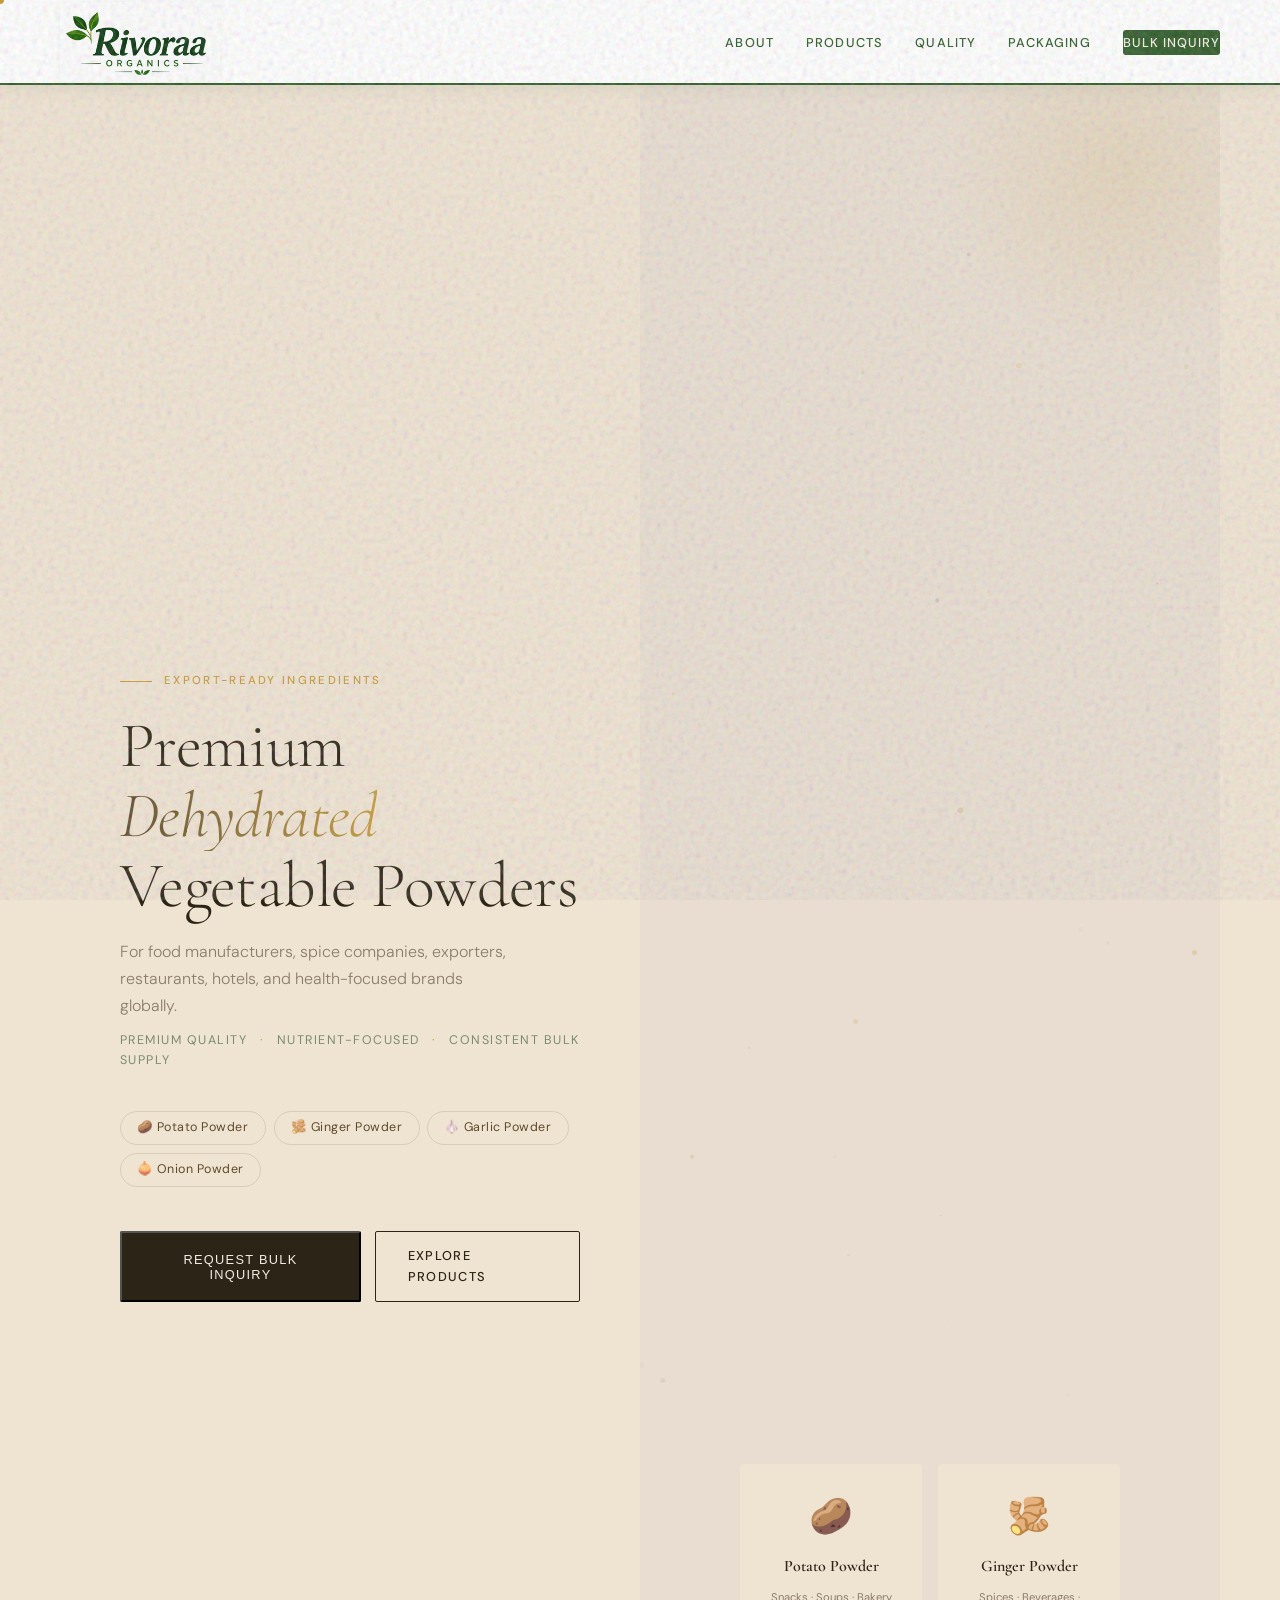
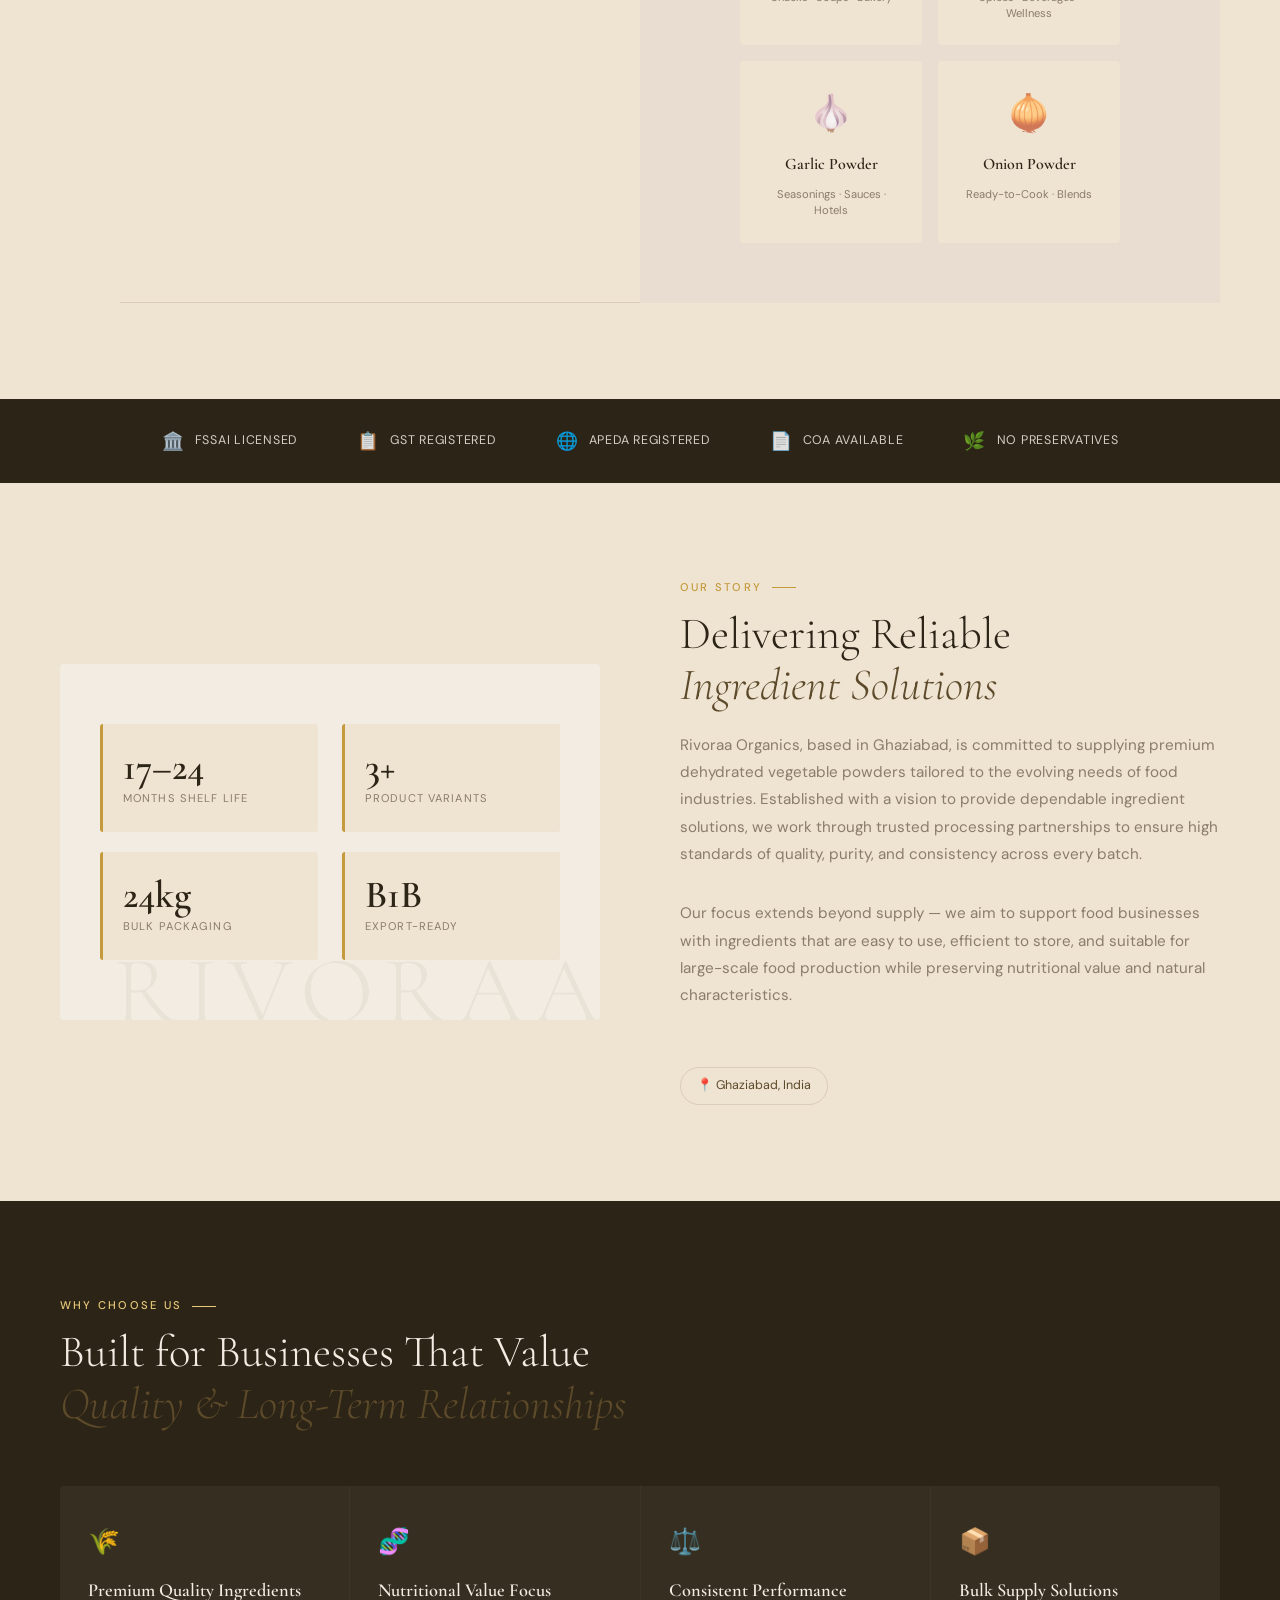
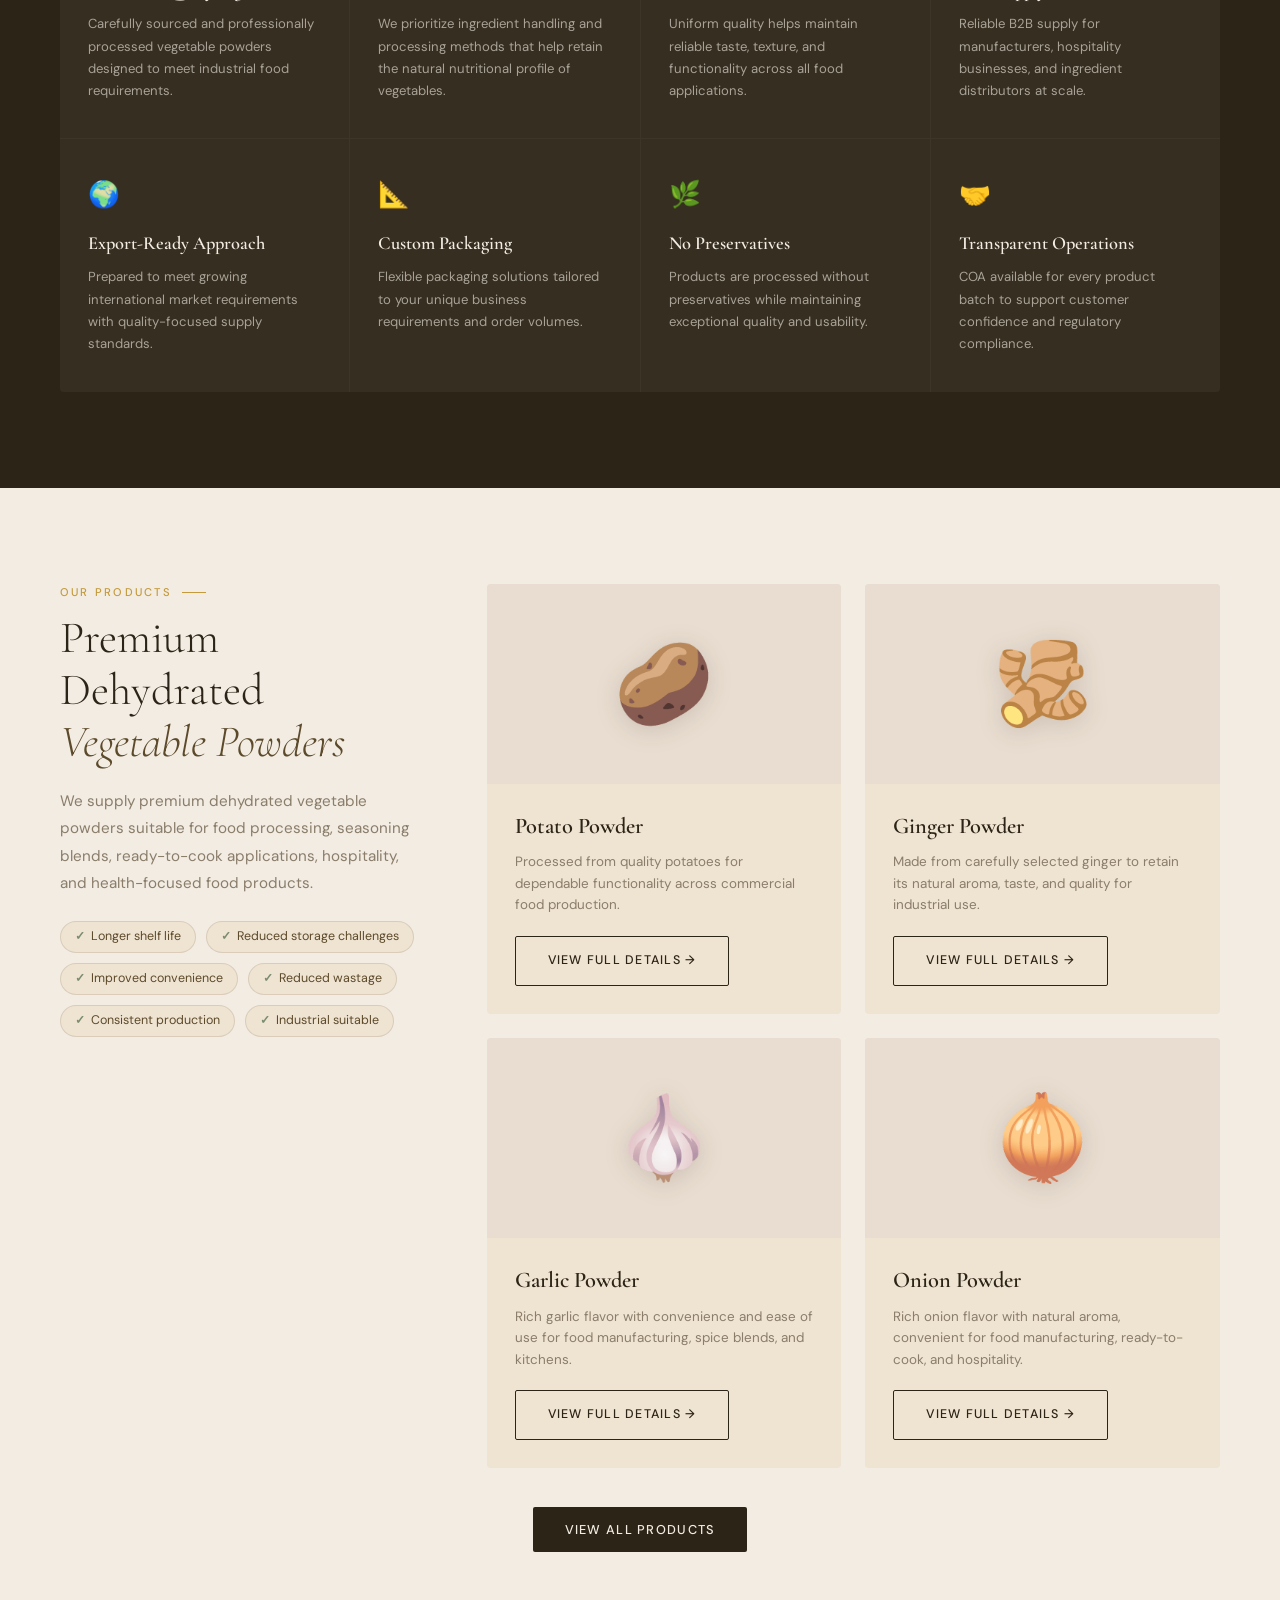
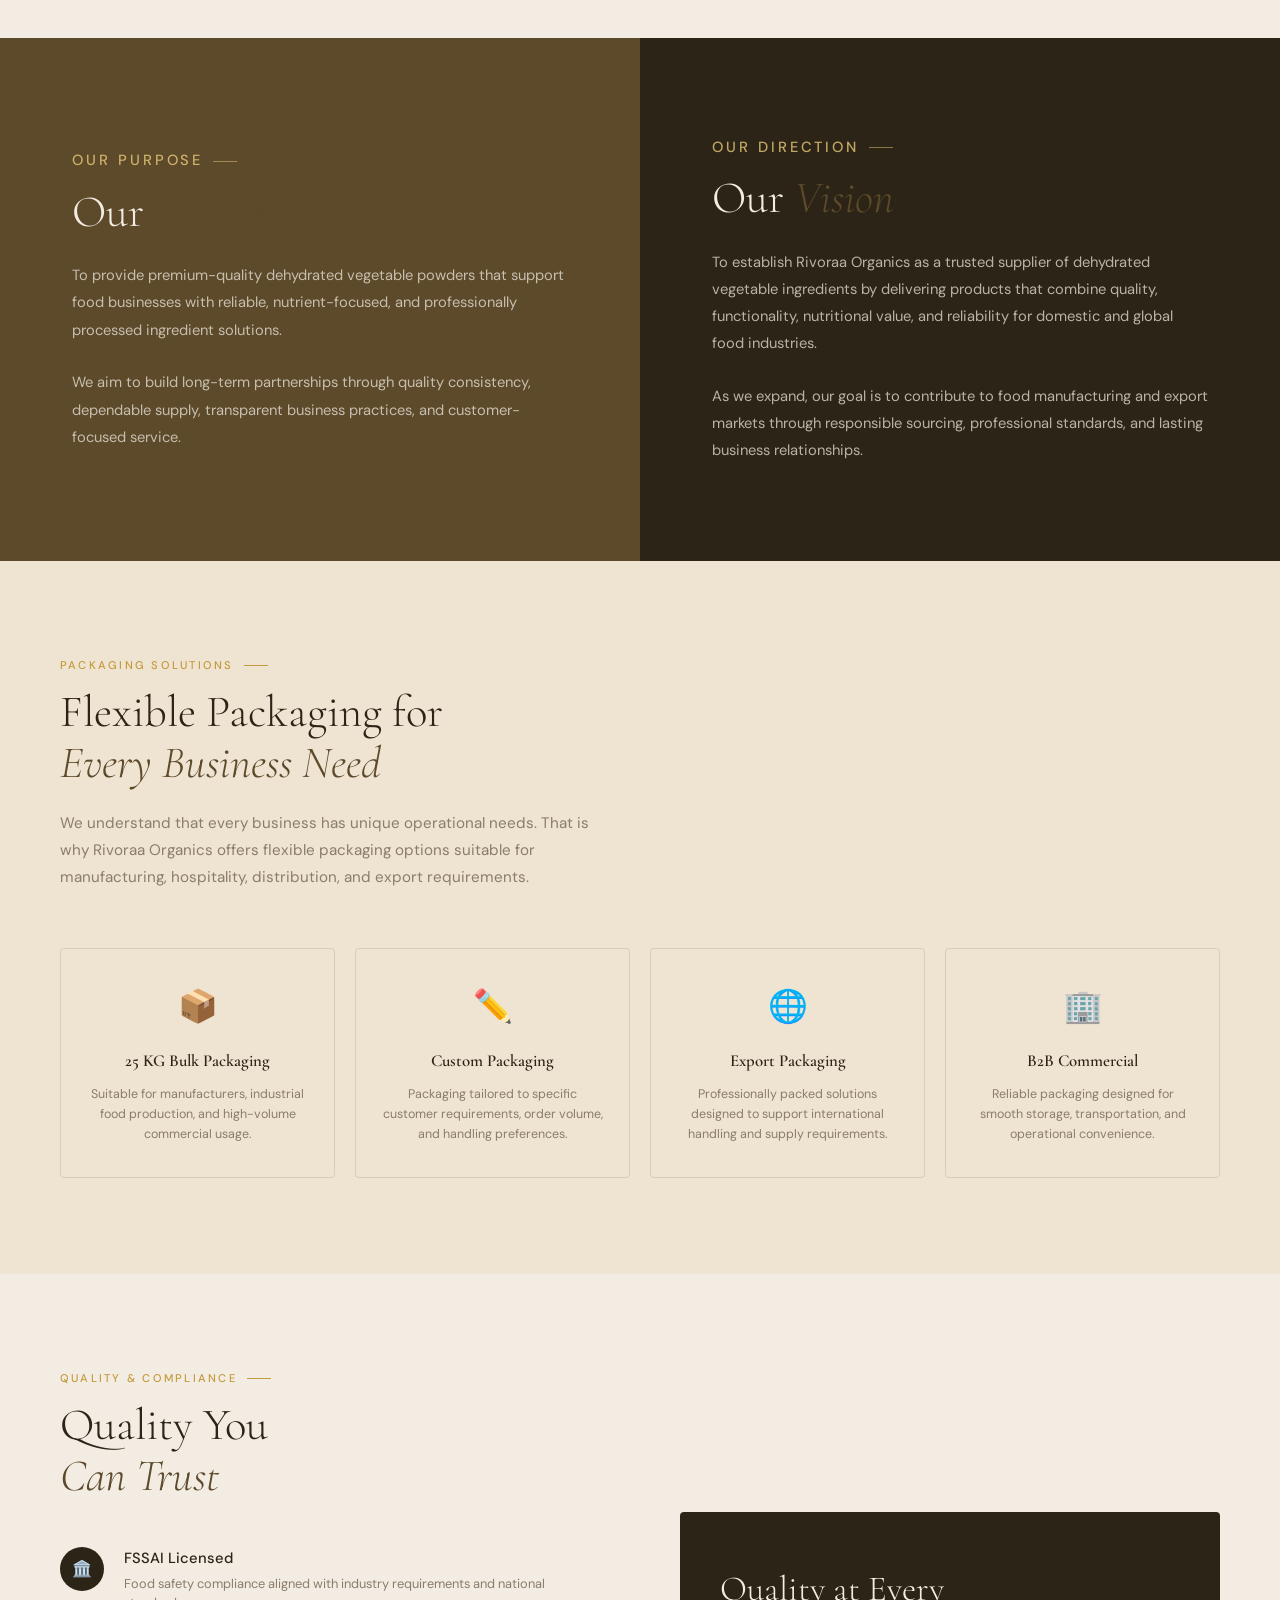
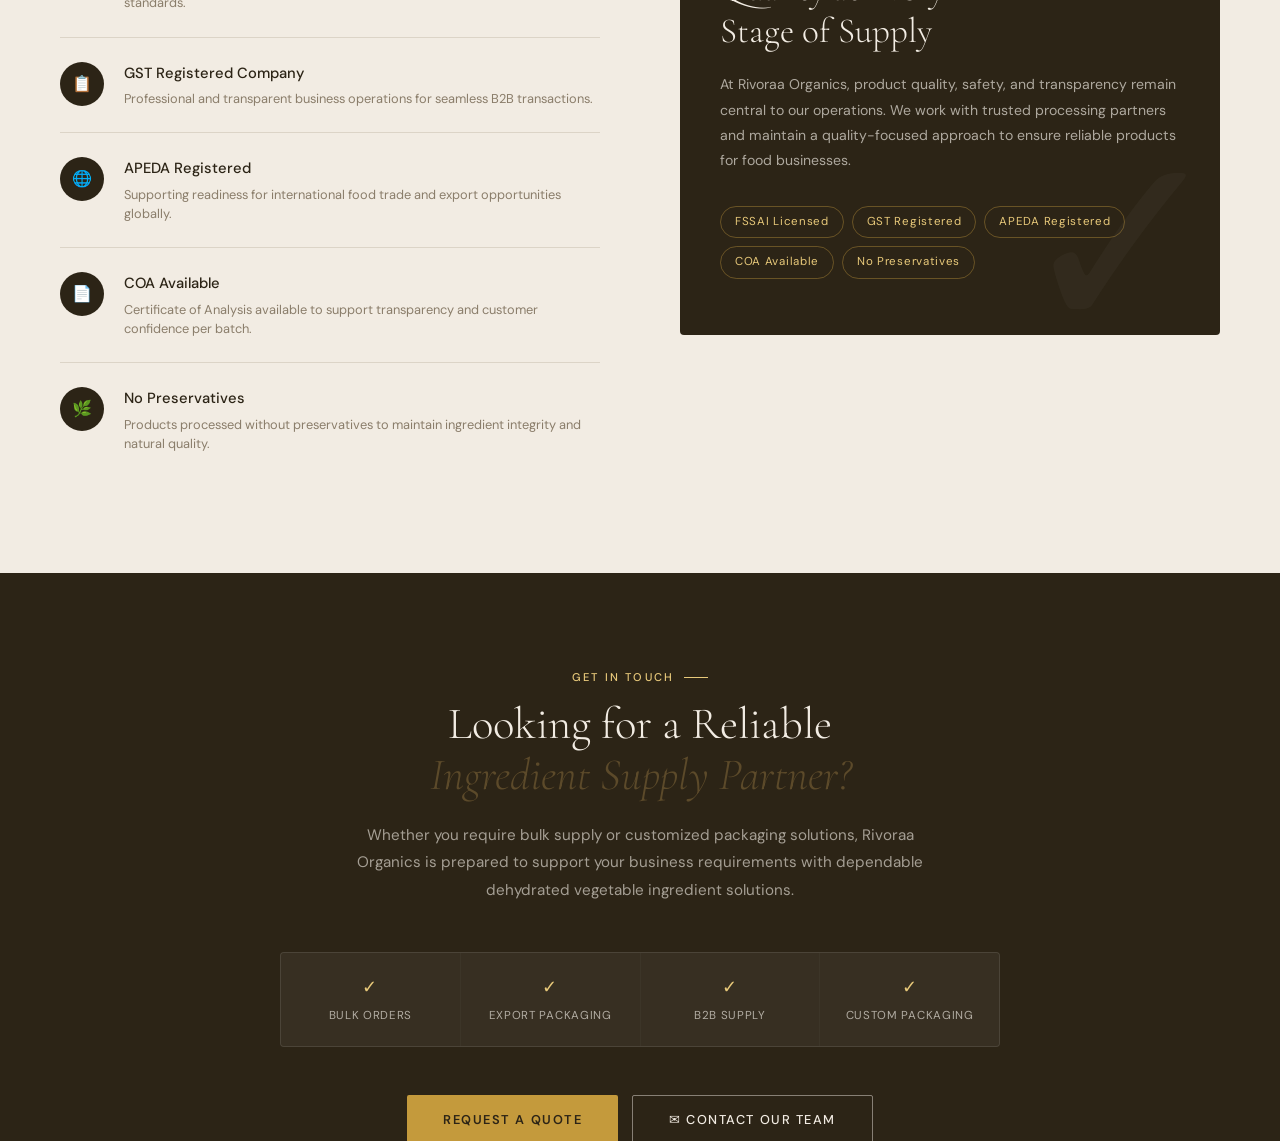
==== commit 164c8391: "Update index.html" ====
--- a/index.html
+++ b/index.html
@@ -13,9 +13,6 @@
   </head>
 
   <body>
-    <div class="custom-cursor"></div>
-    <div class="custom-cursor-follower"></div>
-    <div class="scroll-progress"></div>
     <div class="grain-overlay"></div>
 
     <!-- NAV -->
@@ -38,7 +35,6 @@
 
     <!-- HERO -->
     <section class="hero" id="home">
-      <canvas id="hero-particles"></canvas>
       <div class="hero-left">
         <p class="hero-eyebrow">Export-Ready Ingredients</p>
         <h1 class="hero-title">
@@ -529,7 +525,7 @@
 
   <!-- Buttons -->
   <div class="cta-buttons">
-      <button class="quote-btn">REQUEST A QUOTE</button>
+      <button class="quote-btn" id="quoteBtn">REQUEST A QUOTE</button>
       <button id="contactBtn" class="contact-btn">✉ CONTACT OUR TEAM</button>
   </div>
 
@@ -545,7 +541,7 @@
             <div>
                 <h2 id="contactModalTitle">Contact Our Team</h2>
                 <p class="modal-subtitle">We'll get back to you within 24 hours</p>
-            </div>v
+            </div>
             <button class="close" aria-label="Close">×</button>
         </div>
 
--- a/style.css
+++ b/style.css
@@ -1,850 +1,1774 @@
-@import url('https://fonts.googleapis.com/css2?family=Playfair+Display:ital,wght@0,500;0,600;0,700;1,500&family=Jost:wght@300;400;500;600&display=swap');
-
-
+*,
+*::before,
+*::after {
+  box-sizing: border-box;
+  margin: 0;
+  padding: 0;
+}
 
 :root {
-    --espresso-black: #150e09;
-    --espresso: #1f150d;
-    --espresso-alt: #2a1c11;
-    --copper: #c48a4a;
-    --copper-light: #e8b57c;
-    --copper-deep: #8a5a26;
-    --cream: #f4e9d8;
-    --muted: #b9a084;
-    --line: rgba(232, 181, 124, 0.22);
-    --shadow-soft: 0 10px 30px rgba(0, 0, 0, 0.45);
-    --shadow-lift: 0 18px 40px rgba(0, 0, 0, 0.55);
-    --radius: 14px;
-}
-
-* {
-    margin: 0;
-    padding: 0;
-    box-sizing: border-box;
-    font-family: 'Jost', Arial, Helvetica, sans-serif;
+  --cream: #f2ece3;
+  --warm-white: #efe3d2;
+  --earth: #2C2416;
+  --bark: #5C4A2A;
+  --sage: #7A8C6E;
+  --gold: #C49A3C;
+  --gold-light: #E8C97A;
+  --terracotta: #C4623A;
+  --powder: #E8DDD0;
+  --muted: #8A7D6A;
+  --border: rgba(92, 74, 42, 0.15);
+
+  --spring-soft: cubic-bezier(0.22, 1, 0.36, 1);
+  --spring-bouncy: cubic-bezier(0.34, 1.56, 0.64, 1);
+  --spring-snappy: cubic-bezier(0.16, 1, 0.3, 1);
 }
 
 html {
-    scroll-behavior: smooth;
+  scroll-behavior: smooth;
 }
 
 body {
-    background: radial-gradient(ellipse at top, #241609 0%, var(--espresso-black) 55%, #0d0904 100%);
-    color: var(--cream);
-    position: relative;
-    overflow-x: hidden;
-}
-
-/* subtle film-grain texture for tactile, roasted feel */
-body::before {
-    content: "";
-    position: fixed;
-    inset: 0;
-    z-index: 0;
-    pointer-events: none;
-    opacity: 0.05;
-    mix-blend-mode: overlay;
-    background-image: url("data:image/svg+xml,%3Csvg xmlns='http://www.w3.org/2000/svg' width='120' height='120'%3E%3Cfilter id='n'%3E%3CfeTurbulence type='fractalNoise' baseFrequency='0.9' numOctaves='2' stitchTiles='stitch'/%3E%3C/filter%3E%3Crect width='100%25' height='100%25' filter='url(%23n)'/%3E%3C/svg%3E");
-}
-
-main, section, footer {
-    position: relative;
-    z-index: 1;
-}
-
-header {
-    position: relative;
-    z-index: 1000;
-}
-
-/* short intro lines used above a couple of headings */
-.kicker,
-.section-intro {
-    font-size: 15px;
-    font-weight: 300;
-    color: var(--muted);
-    margin-bottom: 14px;
-}
-
-.section-intro {
-    max-width: 480px;
-    margin-left: auto;
-    margin-right: auto;
-    margin-bottom: 40px;
-    margin-top: -25px;
-}
-
-/* ── NAVBAR ── */
-
-.navbar {
-    display: flex;
-    justify-content: space-between;
-    align-items: center;
-    padding: 22px 60px;
-    background: rgba(21, 14, 9, 0.55);
-    backdrop-filter: blur(14px) saturate(140%);
-    -webkit-backdrop-filter: blur(14px) saturate(140%);
-    border-bottom: 1px solid var(--line);
-    position: fixed;
-    top: 0;
-    left: 0;
-    width: 100%;
-    z-index: 1000;
-    transition: padding 0.35s ease, background 0.35s ease, box-shadow 0.35s ease;
-}
-
-.navbar.scrolled {
-    padding: 12px 60px;
-    background: rgba(15, 10, 6, 0.88);
-    box-shadow: var(--shadow-soft);
-}
-
-.logo {
-    color: var(--cream);
-    font-family: 'Playfair Display', serif;
-    font-size: 26px;
-    letter-spacing: 1px;
-    font-weight: 600;
-}
-
-.navbar ul {
-    list-style: none;
-    display: flex;
-    gap: 30px;
-    align-items: center;
-}
-
-.navbar a {
-    text-decoration: none;
-    color: var(--muted);
-    font-weight: 500;
-    font-size: 14px;
-    letter-spacing: 0.5px;
-    text-transform: uppercase;
-    position: relative;
-    padding-bottom: 4px;
-    transition: color 0.3s;
-}
-
-.navbar a::after {
-    content: "";
-    position: absolute;
-    left: 0;
-    bottom: 0;
-    width: 0;
-    height: 1px;
-    background: var(--copper-light);
-    transition: width 0.3s ease;
-}
-
-.navbar a:hover,
-.navbar .active {
-    color: var(--copper-light);
-}
-
-.navbar a:hover::after,
-.navbar .active::after {
-    width: 100%;
-}
-
-.cart-btn {
-    padding: 9px 20px;
-    background: linear-gradient(135deg, var(--copper-light), var(--copper-deep));
-    border-radius: 30px;
-    color: #1a0a00 !important;
-    font-weight: 600;
-    transition: transform 0.25s, box-shadow 0.25s !important;
-}
-
-.cart-btn::after { display: none; }
-
-.cart-btn:hover {
-    transform: scale(1.05);
-    box-shadow: 0 8px 22px rgba(196, 138, 74, 0.45);
-}
-
-.cart-count {
-    display: inline-block;
-    min-width: 18px;
-    padding: 0 5px;
-    margin-left: 4px;
-    border-radius: 10px;
-    background: var(--espresso-black);
-    color: var(--copper-light);
-    font-size: 11px;
-    line-height: 18px;
-    text-align: center;
-}
-
-.cart-count.hidden {
-    display: none;
+  font-family: 'DM Sans', sans-serif;
+  background: var(--warm-white);
+  color: var(--earth);
+  font-size: 16px;
+  line-height: 1.6;
+  overflow-x: hidden;
+  cursor: none;
+  /* Hide default cursor for custom organic cursor */
+}
+
+/* ── NAV ── */
+nav {
+  position: fixed;
+  top: 0;
+  left: 0;
+  right: 0;
+  z-index: 100;
+  display: flex;
+  align-items: center;
+  justify-content: space-between;
+  padding: 0 60px;
+  background: white;
+  border-bottom: 2px solid #2D5A27;
+  box-shadow: 0 2px 16px rgba(45, 90, 39, 0.10);
+  transition: all 0.3s;
+  height: 85px;
+}
+
+.nav-logo {
+  display: flex;
+  align-items: center;
+  text-decoration: none;
+  height: 100%;
+  padding: 10px 0;
+}
+
+.nav-logo-img {
+  height: 80px;
+  width: auto;
+  object-fit: contain;
+  display: flex;
+  filter: drop-shadow(0 1px 2px rgba(45, 90, 39, 0.08));
+
+}
+
+.nav-links {
+  display: flex;
+  gap: 32px;
+  list-style: none;
+  align-items: center;
+}
+
+.nav-links a {
+  text-decoration: none;
+  color: #2D5A27;
+  font-size: 0.8rem;
+  letter-spacing: 0.09em;
+  text-transform: uppercase;
+  font-weight: 500;
+  transition: color 0.2s;
+  position: relative;
+  padding: 4px 0;
+}
+
+.nav-links a::after {
+  content: '';
+  position: absolute;
+  bottom: -2px;
+  left: 0;
+  right: 0;
+  height: 2px;
+  background: #2D5A27;
+  transform: scaleX(0);
+  transition: transform 0.25s;
+  transform-origin: left;
+}
+
+.nav-links a:hover {
+  color: #1E4020;
+}
+
+.nav-links a:hover::after {
+  transform: scaleX(1);
+}
+
+.nav-cta {
+  background: #2D5A27 !important;
+  color: #F5F0E2 !important;
+  padding: 9px 22px;
+  border-radius: 3px;
+  transition: background 0.2s !important;
+  letter-spacing: 0.08em !important;
+}
+
+.nav-cta::after {
+  display: none !important;
+}
+
+.nav-cta:hover {
+  background: #1E4020 !important;
+  color: #F5F0E2 !important;
 }
 
 /* ── HERO ── */
-
-.parallax {
-    height: 94vh;
-    position: relative;
-    background: url("./pictures/vintage-textured-paper-background-vector.jpg") center/cover fixed no-repeat;
-    display: flex;
-    justify-content: center;
-    align-items: center;
-    text-align: center;
-}
-
-.parallax::before {
-    content: "";
-    position: absolute;
-    inset: 0;
-    background: linear-gradient(180deg, rgba(13, 8, 4, 0.78) 0%, rgba(13, 8, 4, 0.55) 45%, rgba(13, 8, 4, 0.92) 100%);
-}
-
-.parallax2 {
-    height: 66vh;
-    position: relative;
-    background: url("./pictures/brown-background-high-quality-free-photo.jpg") center/cover fixed no-repeat;
-    display: flex;
-    justify-content: center;
-    align-items: center;
-    text-align: center;
-}
-
-.parallax2::before {
-    content: "";
-    position: absolute;
-    inset: 0;
-    background: rgba(10, 6, 3, 0.72);
-}
-
-.hero-text {
-    position: relative;
-    z-index: 2;
-}
-
-.hero-text h2 {
-    font-size: 56px;
-    line-height: 1.15;
-    color: var(--cream);
-    font-family: 'Playfair Display', serif;
-    font-weight: 600;
-    margin-bottom: 16px;
-    letter-spacing: 0.5px;
-}
-
-.hero-text p {
-    font-size: 17px;
-    color: var(--muted);
-    margin: 10px 0 30px;
-    font-weight: 300;
-    letter-spacing: 0.5px;
-}
-
-/* ── BUTTONS ── */
-
-.btn {
-    display: inline-block;
-    padding: 14px 34px;
-    background: linear-gradient(135deg, var(--copper-light), var(--copper-deep));
-    color: #1a0a00;
-    border-radius: 50px;
-    text-decoration: none;
-    font-weight: 600;
-    font-size: 13px;
-    text-transform: uppercase;
-    letter-spacing: 1.5px;
-    transition: transform 0.3s ease, box-shadow 0.3s ease;
-    border: none;
-    cursor: pointer;
-}
-
-.btn:hover {
-    transform: translateY(-3px);
-    box-shadow: 0 14px 30px rgba(196, 138, 74, 0.4);
+.hero {
+  min-height: 100vh;
+  display: grid;
+  grid-template-columns: 1fr 1fr;
+  padding-top: 72px;
+  overflow: hidden;
+}
+
+.hero-left {
+  display: flex;
+  flex-direction: column;
+  justify-content: center;
+  padding: 80px 60px 80px 60px;
+  background: var(--warm-white);
+  position: relative;
+}
+
+.hero-left::after {
+  content: '';
+  position: absolute;
+  bottom: 0;
+  left: 60px;
+  right: 0;
+  height: 1px;
+  background: var(--border);
+}
+
+.hero-eyebrow {
+  font-size: 0.72rem;
+  letter-spacing: 0.2em;
+  text-transform: uppercase;
+  color: var(--gold);
+  font-weight: 500;
+  margin-bottom: 20px;
+  display: flex;
+  align-items: center;
+  gap: 12px;
+}
+
+.hero-eyebrow::before {
+  content: '';
+  display: inline-block;
+  width: 32px;
+  height: 1px;
+  background: var(--gold);
+}
+
+.hero-title {
+  font-family: 'Cormorant Garamond', serif;
+  font-size: clamp(3rem, 5vw, 5rem);
+  font-weight: 300;
+  line-height: 1.1;
+  letter-spacing: -0.01em;
+  color: var(--earth);
+  margin-bottom: 16px;
+}
+
+.hero-title em {
+  font-style: italic;
+  color: var(--bark);
+}
+
+.hero-subtitle {
+  font-size: 1rem;
+  color: var(--muted);
+  font-weight: 300;
+  max-width: 400px;
+  margin-bottom: 12px;
+  line-height: 1.7;
+}
+
+.hero-tagline {
+  font-size: 0.78rem;
+  letter-spacing: 0.12em;
+  text-transform: uppercase;
+  color: var(--sage);
+  margin-bottom: 40px;
+}
+
+.hero-tagline span {
+  margin: 0 8px;
+  color: var(--gold);
+}
+
+.hero-products-strip {
+  display: flex;
+  gap: 8px;
+  flex-wrap: wrap;
+  margin-bottom: 44px;
+}
+
+.pill {
+  padding: 6px 16px;
+  border: 1px solid var(--border);
+  border-radius: 100px;
+  font-size: 0.78rem;
+  color: var(--bark);
+  letter-spacing: 0.04em;
+  transition: all 0.2s;
+  cursor: default;
+}
+
+.pill:hover {
+  background: var(--earth);
+  color: var(--cream);
+  border-color: var(--earth);
+}
+
+.hero-buttons {
+  display: flex;
+  gap: 14px;
+}
+
+.btn-primary {
+  padding: 14px 32px;
+  background: var(--earth);
+  color: var(--cream);
+  font-size: 0.8rem;
+  letter-spacing: 0.1em;
+  text-transform: uppercase;
+  text-decoration: none;
+  border-radius: 2px;
+  transition: all 0.25s;
+  font-weight: 500;
+}
+
+.btn-primary:hover {
+  background: var(--bark);
 }
 
 .btn-outline {
-    background: transparent;
-    color: var(--cream);
-    border: 1px solid var(--copper);
+  padding: 14px 32px;
+  border: 1px solid var(--earth);
+  color: var(--earth);
+  font-size: 0.8rem;
+  letter-spacing: 0.1em;
+  text-transform: uppercase;
+  text-decoration: none;
+  border-radius: 2px;
+  transition: all 0.25s;
+  font-weight: 500;
 }
 
 .btn-outline:hover {
-    background: var(--copper);
-    color: #1a0a00;
-    border-color: var(--copper);
-}
-
-/* ── MENU SECTION ── */
-
-.menu-section {
-    padding: 100px 30px;
-    text-align: center;
-}
-
-.heading {
-    color: var(--cream);
-    font-family: 'Playfair Display', serif;
-    font-size: 36px;
-    font-weight: 600;
-    margin-bottom: 45px;
-}
-
-.menu-box {
-    display: flex;
-    justify-content: center;
-    gap: 30px;
-    flex-wrap: wrap;
-    max-width: 1300px;
-    margin: 0 auto;
-}
-
-.card {
-    width: 245px;
-    background: linear-gradient(165deg, var(--espresso-alt), var(--espresso));
-    padding: 16px;
-    border-radius: var(--radius);
-    text-align: center;
-    border: 1px solid var(--line);
-    transition: transform 0.4s ease, box-shadow 0.4s ease, border-color 0.4s ease;
-    box-shadow: var(--shadow-soft);
-}
-
-.card img {
-    width: 100%;
-    height: 155px;
-    border-radius: 10px;
-    object-fit: cover;
-    filter: saturate(1.05) brightness(0.96);
-}
-
-.card h3 {
-    color: var(--cream);
-    font-size: 18px;
-    margin: 14px 0 6px;
-    font-family: 'Playfair Display', serif;
-    font-weight: 600;
-}
-
-.card p {
-    color: var(--muted);
-    font-size: 13px;
-    margin-bottom: 6px;
-    font-weight: 300;
-    line-height: 1.5;
-}
-
-.card span {
-    display: block;
-    margin: 10px 0;
-    color: var(--copper-light);
-    font-weight: 600;
-    font-size: 16px;
-    letter-spacing: 0.5px;
-}
-
-.add {
-    display: inline-block;
-    padding: 9px 20px;
-    background: transparent;
-    border: 1px solid var(--copper);
-    color: var(--copper-light);
-    border-radius: 30px;
-    text-decoration: none;
-    font-weight: 500;
-    font-size: 12px;
-    text-transform: uppercase;
-    letter-spacing: 1px;
-    transition: background 0.3s, color 0.3s, transform 0.2s;
-}
-
-.add:hover {
-    background: var(--copper);
-    color: #1a0a00;
-    transform: scale(1.05);
-}
-
-/* ── ZOOM (card hover) ── */
-.zoom:hover,
-.card:hover {
-    transform: translateY(-8px);
-    box-shadow: var(--shadow-lift);
-    border-color: var(--copper);
+  background: var(--earth);
+  color: var(--cream);
+}
+
+.hero-right {
+  background: var(--powder);
+  display: flex;
+  flex-direction: column;
+  justify-content: center;
+  align-items: center;
+  padding: 60px 40px;
+  position: relative;
+  overflow: hidden;
+}
+
+.hero-right::before {
+  content: '';
+  position: absolute;
+  top: -80px;
+  right: -80px;
+  width: 360px;
+  height: 360px;
+  border-radius: 50%;
+  background: radial-gradient(circle, rgba(196, 154, 60, 0.15) 0%, transparent 70%);
+}
+
+.hero-visual-grid {
+  display: grid;
+  grid-template-columns: 1fr 1fr;
+  gap: 16px;
+  width: 100%;
+  max-width: 380px;
+  position: relative;
+  z-index: 1;
+}
+
+.product-card-mini {
+  background: var(--warm-white);
+  border-radius: 4px;
+  padding: 24px 20px;
+  display: flex;
+  flex-direction: column;
+  align-items: center;
+  gap: 10px;
+  text-align: center;
+  transition: transform 0.3s, box-shadow 0.3s;
+  cursor: default;
+}
+
+.product-card-mini:hover {
+  transform: translateY(-4px);
+  box-shadow: 0 12px 32px rgba(44, 36, 22, 0.1);
+}
+
+.product-icon {
+  font-size: 2.2rem;
+}
+
+.product-card-mini h4 {
+  font-family: 'Cormorant Garamond', serif;
+  font-size: 1rem;
+  font-weight: 600;
+  color: var(--earth);
+}
+
+.product-card-mini p {
+  font-size: 0.7rem;
+  color: var(--muted);
+  line-height: 1.4;
+}
+
+/* ── TRUST BAR ── */
+.trust-bar {
+  background: var(--earth);
+  padding: 28px 60px;
+  display: flex;
+  justify-content: center;
+  gap: 60px;
+  flex-wrap: wrap;
+}
+
+.trust-item {
+  display: flex;
+  align-items: center;
+  gap: 10px;
+  color: var(--cream);
+}
+
+.trust-item .trust-icon {
+  color: var(--gold-light);
+  font-size: 1.1rem;
+}
+
+.trust-item span {
+  font-size: 0.78rem;
+  letter-spacing: 0.06em;
+  text-transform: uppercase;
+  opacity: 0.85;
+}
+
+/* ── SECTION COMMONS ── */
+
+
+section {
+  padding: 96px 60px;
+}
+
+.section-label {
+  font-size: 0.7rem;
+  letter-spacing: 0.2em;
+  text-transform: uppercase;
+  color: var(--gold);
+  font-weight: 500;
+  margin-bottom: 12px;
+  display: flex;
+  align-items: center;
+  gap: 10px;
+}
+
+.section-label::after {
+  content: '';
+  flex: 0 0 24px;
+  height: 1px;
+  background: var(--gold);
+}
+
+.section-title {
+  font-family: 'Cormorant Garamond', serif;
+  font-size: clamp(2rem, 3.5vw, 3.2rem);
+  font-weight: 300;
+  line-height: 1.15;
+  color: var(--earth);
+  margin-bottom: 20px;
+}
+
+.section-title em {
+  font-style: italic;
+  color: var(--bark);
+}
+
+.section-body {
+  font-size: 0.95rem;
+  color: var(--muted);
+  max-width: 600px;
+  line-height: 1.8;
 }
 
 /* ── ABOUT ── */
-
-.about {
-    color: var(--cream);
-}
-
-.about-text {
-    max-width: 620px;
-    padding: 40px;
-    background: rgba(21, 14, 9, 0.5);
-    border: 1px solid var(--line);
-    border-radius: var(--radius);
-    backdrop-filter: blur(6px);
-    position: relative;
-    z-index: 2;
-}
-
-.about h2 {
-    color: var(--cream);
-    margin-bottom: 16px;
-    font-family: 'Playfair Display', serif;
-    font-size: 32px;
-    font-weight: 600;
-}
-
-.about p {
-    color: var(--muted);
-    font-size: 16px;
-    line-height: 1.8;
-    margin-bottom: 8px;
-    font-weight: 300;
-}
-
-/* ── CONTACT ── */
-
-.contact {
-    padding: 100px 30px;
-    text-align: center;
-}
-
-.contact-wrapper {
-    display: flex;
-    justify-content: center;
-    gap: 60px;
-    flex-wrap: wrap;
-    margin-top: 20px;
-    text-align: left;
-    max-width: 1000px;
-    margin-left: auto;
-    margin-right: auto;
-}
-
-.contact-info {
-    display: flex;
-    flex-direction: column;
-    gap: 18px;
-    justify-content: center;
-}
-
-.contact-info p {
-    font-size: 15px;
-    font-weight: 400;
-    color: var(--muted);
-    letter-spacing: 0.3px;
-}
-
-/* ── CONTACT FORM ── */
-
-.contact-form {
-    display: flex;
-    flex-direction: column;
-    gap: 22px;
-    min-width: 300px;
-    max-width: 420px;
-    width: 100%;
-}
-
-.contact-form input,
-.contact-form textarea,
-.contact-form select {
-    width: 100%;
-    padding: 12px 4px;
-    border: none;
-    border-bottom: 1px solid var(--line);
-    border-radius: 0;
-    background: transparent;
-    color: var(--cream);
-    font-size: 14px;
-    font-family: 'Jost', sans-serif;
-    outline: none;
-    transition: border-color 0.3s;
-}
-
-.contact-form input::placeholder,
-.contact-form textarea::placeholder {
-    color: var(--muted);
-}
-
-.contact-form input:focus,
-.contact-form textarea:focus {
-    border-color: var(--copper-light);
-}
-
-.contact-form textarea {
-    resize: vertical;
-}
-
-.contact-form .btn {
-    align-self: flex-start;
-}
+.about-section {
+  display: grid;
+  grid-template-columns: 1fr 1fr;
+  gap: 80px;
+  align-items: center;
+  background: var(--warm-white);
+}
+
+.about-visual {
+  background: var(--cream);
+  border-radius: 4px;
+  padding: 60px 40px;
+  display: flex;
+  flex-direction: column;
+  gap: 20px;
+  position: relative;
+  overflow: hidden;
+}
+
+.about-visual::before {
+  content: 'RIVORAA';
+  position: absolute;
+  bottom: -20px;
+  right: -10px;
+  font-family: 'Cormorant Garamond', serif;
+  font-size: 6rem;
+  font-weight: 300;
+  color: rgba(92, 74, 42, 0.06);
+  letter-spacing: 0.1em;
+  line-height: 1;
+}
+
+.stat-row {
+  display: flex;
+  gap: 24px;
+}
+
+.stat-box {
+  flex: 1;
+  background: var(--warm-white);
+  padding: 24px 20px;
+  border-radius: 3px;
+  border-left: 3px solid var(--gold);
+}
+
+.stat-number {
+  font-family: 'Cormorant Garamond', serif;
+  font-size: 2.4rem;
+  font-weight: 600;
+  color: var(--earth);
+  line-height: 1;
+  margin-bottom: 4px;
+}
+
+.stat-label {
+  font-size: 0.7rem;
+  color: var(--muted);
+  text-transform: uppercase;
+  letter-spacing: 0.1em;
+}
+
+.about-text .section-body {
+  margin-bottom: 32px;
+  max-width: 100%;
+}
+
+.location-badge {
+  display: inline-flex;
+  align-items: center;
+  gap: 8px;
+  padding: 8px 16px;
+  border: 1px solid var(--border);
+  border-radius: 100px;
+  font-size: 0.78rem;
+  color: var(--bark);
+}
+
+/* ── WHY RIVORAA ── */
+.why-section {
+  background: var(--earth);
+  padding: 96px 60px;
+}
+
+.why-section .section-title {
+  color: var(--cream);
+}
+
+.why-section .section-label {
+  color: var(--gold-light);
+}
+
+.why-section .section-label::after {
+  background: var(--gold-light);
+}
+
+.why-grid {
+  display: grid;
+  grid-template-columns: repeat(4, 1fr);
+  gap: 1px;
+  background: rgba(255, 255, 255, 0.08);
+  margin-top: 56px;
+  border-radius: 4px;
+  overflow: hidden;
+}
+
+.why-card {
+  background: rgba(44, 36, 22, 0.4);
+  padding: 36px 28px;
+  transition: background 0.3s;
+}
+
+.why-card:hover {
+  background: rgba(196, 154, 60, 0.12);
+}
+
+.why-card-icon {
+  font-size: 1.6rem;
+  margin-bottom: 16px;
+}
+
+.why-card h3 {
+  font-family: 'Cormorant Garamond', serif;
+  font-size: 1.15rem;
+  font-weight: 600;
+  color: var(--cream);
+  margin-bottom: 10px;
+  line-height: 1.3;
+}
+
+.why-card p {
+  font-size: 0.82rem;
+  color: rgba(245, 240, 232, 0.6);
+  line-height: 1.7;
+}
+
+/* ── PRODUCTS ── */
+.products-section {
+  background: var(--cream);
+}
+
+.products-layout {
+  display: grid;
+  grid-template-columns: 1fr 2fr;
+  gap: 60px;
+  align-items: start;
+}
+
+.products-intro {
+  max-width: 620px;
+  margin-bottom: 0;
+}
+
+.products-intro .checks {
+  display: flex;
+  flex-wrap: wrap;
+  gap: 10px;
+  margin-top: 24px;
+}
+
+.check-tag {
+  display: flex;
+  align-items: center;
+  gap: 6px;
+  font-size: 0.78rem;
+  color: var(--bark);
+  padding: 5px 14px;
+  background: var(--warm-white);
+  border-radius: 100px;
+  border: 1px solid var(--border);
+}
+
+.check-tag::before {
+  content: '✓';
+  color: var(--sage);
+  font-weight: 600;
+}
+
+.products-grid {
+  display: grid;
+  grid-template-columns: repeat(2, 1fr);
+  gap: 24px;
+}
+
+
+/* ── SIMPLE PRODUCT CARDS (homepage) ── */
+.simple-card {
+  display: flex;
+  flex-direction: column;
+  overflow: hidden;
+  border-radius: 4px;
+}
+
+.simple-card-img {
+  position: relative;
+  background: var(--powder);
+  height: 200px;
+  display: flex;
+  align-items: center;
+  justify-content: center;
+  overflow: hidden;
+}
+
+.simple-card-img img {
+  width: 100%;
+  height: 100%;
+  object-fit: cover;
+  display: block;
+}
+
+.simple-card-img img[src=""] {
+  display: none;
+}
+
+.simple-card-emoji {
+  font-size: 5rem;
+  line-height: 1;
+  position: absolute;
+  transition: transform 0.3s ease;
+  filter: drop-shadow(0 4px 12px rgba(44, 36, 22, 0.15));
+}
+
+.simple-card:hover .simple-card-emoji {
+  transform: scale(1.12);
+}
+
+.simple-card-body {
+  padding: 24px 28px 28px;
+  display: flex;
+  flex-direction: column;
+  flex: 1;
+}
+
+.simple-card-body h3 {
+  font-family: 'Cormorant Garamond', serif;
+  font-size: 1.4rem;
+  font-weight: 600;
+  color: var(--earth);
+  margin-bottom: 8px;
+}
+
+.simple-card-body p {
+  font-size: 0.84rem;
+  color: var(--muted);
+  line-height: 1.6;
+  flex: 1;
+  margin-bottom: 20px;
+}
+
+.simple-card-btn {
+  display: inline-block;
+  font-size: 0.78rem;
+  align-self: flex-start;
+}
+
+.product-card {
+  background: var(--warm-white);
+  border-radius: 4px;
+  overflow: hidden;
+  transition: transform 0.3s, box-shadow 0.3s;
+}
+
+.product-card:hover {
+  transform: translateY(-6px);
+  box-shadow: 0 20px 48px rgba(44, 36, 22, 0.1);
+}
+
+.product-card-header {
+  padding: 36px 36px 24px;
+  border-bottom: 1px solid var(--border);
+  display: flex;
+  align-items: flex-start;
+  gap: 20px;
+}
+
+.product-badge {
+  width: 56px;
+  height: 56px;
+  border-radius: 50%;
+  display: flex;
+  align-items: center;
+  justify-content: center;
+  font-size: 1.6rem;
+  flex-shrink: 0;
+}
+
+.badge-potato {
+  background: rgba(196, 154, 60, 0.12);
+}
+
+.badge-ginger {
+  background: rgba(196, 98, 58, 0.12);
+}
+
+.badge-garlic {
+  background: rgba(122, 140, 110, 0.12);
+}
+
+.badge-onion {
+  background: rgba(180, 100, 130, 0.1);
+}
+
+.product-card-header-text h3 {
+  font-family: 'Cormorant Garamond', serif;
+  font-size: 1.5rem;
+  font-weight: 600;
+  color: var(--earth);
+  margin-bottom: 4px;
+}
+
+.product-card-header-text p {
+  font-size: 0.82rem;
+  color: var(--muted);
+  line-height: 1.5;
+}
+
+.product-card-body {
+  padding: 28px 36px 36px;
+}
+
+.product-body-cols {
+  display: grid;
+  grid-template-columns: 1fr 1fr;
+  gap: 24px;
+  margin-bottom: 24px;
+}
+
+.uses-list h4,
+.features-list h4 {
+  font-size: 0.68rem;
+  letter-spacing: 0.15em;
+  text-transform: uppercase;
+  color: var(--gold);
+  margin-bottom: 12px;
+  font-weight: 500;
+}
+
+.uses-list ul {
+  list-style: none;
+}
+
+.uses-list li {
+  font-size: 0.82rem;
+  color: var(--muted);
+  padding: 3px 0;
+  padding-left: 14px;
+  position: relative;
+}
+
+.uses-list li::before {
+  content: '→';
+  position: absolute;
+  left: 0;
+  color: var(--sage);
+  font-size: 0.7rem;
+  top: 4px;
+}
+
+.features-list ul {
+  list-style: none;
+}
+
+.features-list li {
+  font-size: 0.8rem;
+  color: var(--bark);
+  padding: 3px 0;
+  padding-left: 16px;
+  position: relative;
+}
+
+.features-list li::before {
+  content: '✓';
+  position: absolute;
+  left: 0;
+  color: var(--sage);
+  font-weight: 700;
+  font-size: 0.75rem;
+  top: 3px;
+}
+
+.specs-strip {
+  display: grid;
+  grid-template-columns: repeat(3, 1fr);
+  gap: 1px;
+  background: var(--border);
+  border: 1px solid var(--border);
+  border-radius: 3px;
+  overflow: hidden;
+}
+
+.spec-cell {
+  background: var(--cream);
+  padding: 12px 14px;
+}
+
+.spec-cell label {
+  font-size: 0.62rem;
+  letter-spacing: 0.1em;
+  text-transform: uppercase;
+  color: var(--muted);
+  display: block;
+  margin-bottom: 2px;
+}
+
+.spec-cell span {
+  font-size: 0.8rem;
+  color: var(--earth);
+  font-weight: 500;
+}
+
+.equiv-tag {
+  margin-top: 16px;
+  padding: 10px 16px;
+  background: rgba(122, 140, 110, 0.1);
+  border-radius: 3px;
+  font-size: 0.78rem;
+  color: var(--bark);
+  border-left: 3px solid var(--sage);
+}
+
+.equiv-tag strong {
+  color: var(--earth);
+}
+
+/* ── MISSION & VISION ── */
+.mv-section {
+  display: grid;
+  grid-template-columns: 1fr 1fr;
+  gap: 0;
+  padding: 0;
+}
+
+.mv-block {
+  padding: 96px 72px;
+  display: flex;
+  flex-direction: column;
+  justify-content: center;
+}
+
+.mv-block.mission {
+  background: var(--bark);
+}
+
+.mv-block.vision {
+  background: var(--earth);
+}
+
+.mv-block .section-label {
+  color: rgba(232, 201, 122, 0.8);
+}
+
+.mv-block .section-label::after {
+  background: rgba(232, 201, 122, 0.5);
+}
+
+.mv-block .section-title {
+  color: var(--cream);
+  margin-bottom: 24px;
+}
+
+.mv-block p {
+  font-size: 0.92rem;
+  color: rgba(245, 240, 232, 0.7);
+  line-height: 1.85;
+}
+
+/* ── PACKAGING ── */
+.packaging-section {
+  background: var(--warm-white);
+}
+
+.packaging-intro {
+  max-width: 560px;
+  margin-bottom: 56px;
+}
+
+.packaging-grid {
+  display: grid;
+  grid-template-columns: repeat(4, 1fr);
+  gap: 20px;
+}
+
+.pack-card {
+  border: 1px solid var(--border);
+  border-radius: 4px;
+  padding: 32px 24px;
+  text-align: center;
+  transition: all 0.3s;
+}
+
+.pack-card:hover {
+  border-color: var(--gold);
+  background: rgba(196, 154, 60, 0.04);
+  transform: translateY(-3px);
+}
+
+.pack-icon {
+  font-size: 2rem;
+  margin-bottom: 16px;
+}
+
+.pack-card h3 {
+  font-family: 'Cormorant Garamond', serif;
+  font-size: 1.05rem;
+  font-weight: 600;
+  color: var(--earth);
+  margin-bottom: 10px;
+}
+
+.pack-card p {
+  font-size: 0.78rem;
+  color: var(--muted);
+  line-height: 1.6;
+}
+
+/* ── QUALITY ── */
+.quality-section {
+  background: var(--cream);
+  display: grid;
+  grid-template-columns: 1fr 1fr;
+  gap: 80px;
+  align-items: center;
+}
+
+.quality-list {
+  list-style: none;
+}
+
+.quality-item {
+  display: flex;
+  gap: 20px;
+  padding: 24px 0;
+  border-bottom: 1px solid var(--border);
+  transition: all 0.2s;
+}
+
+.quality-item:last-child {
+  border-bottom: none;
+}
+
+.quality-icon {
+  width: 44px;
+  height: 44px;
+  background: var(--earth);
+  border-radius: 50%;
+  display: flex;
+  align-items: center;
+  justify-content: center;
+  color: var(--gold-light);
+  font-size: 1rem;
+  flex-shrink: 0;
+}
+
+.quality-item h4 {
+  font-size: 0.92rem;
+  font-weight: 500;
+  color: var(--earth);
+  margin-bottom: 4px;
+}
+
+.quality-item p {
+  font-size: 0.8rem;
+  color: var(--muted);
+  line-height: 1.5;
+}
+
+.quality-visual {
+  background: var(--earth);
+  border-radius: 4px;
+  padding: 56px 40px;
+  color: var(--cream);
+  position: relative;
+  overflow: hidden;
+}
+
+.quality-visual::before {
+  content: '✓';
+  position: absolute;
+  bottom: -40px;
+  right: -10px;
+  font-size: 16rem;
+  color: rgba(255, 255, 255, 0.03);
+  line-height: 1;
+}
+
+.quality-visual h2 {
+  font-family: 'Cormorant Garamond', serif;
+  font-size: 2.2rem;
+  font-weight: 300;
+  margin-bottom: 20px;
+  line-height: 1.2;
+}
+
+.quality-visual p {
+  font-size: 0.88rem;
+  color: rgba(245, 240, 232, 0.65);
+  line-height: 1.8;
+  margin-bottom: 32px;
+}
+
+.compliance-pills {
+  display: flex;
+  flex-wrap: wrap;
+  gap: 8px;
+}
+
+.c-pill {
+  padding: 6px 14px;
+  border: 1px solid rgba(196, 154, 60, 0.4);
+  border-radius: 100px;
+  font-size: 0.72rem;
+  color: var(--gold-light);
+  letter-spacing: 0.06em;
+}
+
+/* ── CONTACT / CTA ── */
+.cta-section {
+  background: var(--earth);
+  text-align: center;
+  padding: 96px 60px;
+}
+
+.cta-section .section-label {
+  justify-content: center;
+  color: var(--gold-light);
+}
+
+.cta-section .section-label::after {
+  background: var(--gold-light);
+}
+
+.cta-section .section-title {
+  color: var(--cream);
+  text-align: center;
+  margin: 0 auto 20px;
+}
+
+.cta-section .section-body {
+  color: rgba(245, 240, 232, 0.6);
+  text-align: center;
+  margin: 0 auto 48px;
+}
+
+.cta-grid {
+  display: grid;
+  grid-template-columns: repeat(4, 1fr);
+  gap: 1px;
+  background: rgba(255, 255, 255, 0.08);
+  max-width: 720px;
+  margin: 0 auto 48px;
+  border: 1px solid rgba(255, 255, 255, 0.08);
+  border-radius: 4px;
+  overflow: hidden;
+}
+
+.cta-service {
+  padding: 20px 16px;
+  background: rgba(44, 36, 22, 0.3);
+  display: flex;
+  flex-direction: column;
+  align-items: center;
+  gap: 6px;
+}
+
+.cta-service .cta-check {
+  color: var(--gold-light);
+  font-size: 1.1rem;
+}
+
+.cta-service span {
+  font-size: 0.72rem;
+  color: rgba(245, 240, 232, 0.65);
+  text-transform: uppercase;
+  letter-spacing: 0.06em;
+}
+
+.cta-buttons {
+  display: flex;
+  gap: 14px;
+  justify-content: center;
+}
+
+.btn-gold {
+  padding: 15px 36px;
+  background: var(--gold);
+  color: var(--earth);
+  font-size: 0.8rem;
+  letter-spacing: 0.1em;
+  text-transform: uppercase;
+  text-decoration: none;
+  border-radius: 2px;
+  transition: all 0.25s;
+  font-weight: 500;
+}
+
+.btn-gold:hover {
+  background: var(--gold-light);
+}
+
+.btn-ghost {
+  padding: 15px 36px;
+  border: 1px solid rgba(245, 240, 232, 0.3);
+  color: var(--cream);
+  font-size: 0.8rem;
+  letter-spacing: 0.1em;
+  text-transform: uppercase;
+  text-decoration: none;
+  border-radius: 2px;
+  transition: all 0.25s;
+  font-weight: 500;
+}
+
+.btn-ghost:hover {
+  border-color: var(--cream);
+  background: rgba(245, 240, 232, 0.05);
+}
+
+/* ── CTA BUTTONS ── */
+.quote-btn {
+  padding: 15px 36px;
+  background: var(--gold);
+  color: var(--earth);
+  font-family: 'DM Sans', sans-serif;
+  font-size: 0.8rem;
+  font-weight: 600;
+  letter-spacing: 0.12em;
+  text-transform: uppercase;
+  border: none;
+  border-radius: 2px;
+  cursor: pointer;
+  transition: background 0.25s, transform 0.2s;
+}
+
+.quote-btn:hover {
+  background: var(--gold-light);
+  transform: translateY(-2px);
+}
+
+.contact-btn {
+  padding: 15px 36px;
+  background: transparent;
+  color: var(--cream);
+  font-family: 'DM Sans', sans-serif;
+  font-size: 0.8rem;
+  font-weight: 500;
+  letter-spacing: 0.12em;
+  text-transform: uppercase;
+  border: 1px solid rgba(245, 240, 232, 0.45);
+  border-radius: 2px;
+  cursor: pointer;
+  transition: all 0.25s;
+  display: inline-flex;
+  align-items: center;
+  gap: 8px;
+}
+
+.contact-btn:hover {
+  border-color: var(--cream);
+  background: rgba(245, 240, 232, 0.08);
+  transform: translateY(-2px);
+}
+
+/* ── CONTACT MODAL ── */
+.modal {
+  display: none;
+  position: fixed;
+  inset: 0;
+  background: rgba(20, 16, 10, 0.72);
+  backdrop-filter: blur(4px);
+  -webkit-backdrop-filter: blur(4px);
+  justify-content: center;
+  align-items: center;
+  z-index: 9999;
+  padding: 20px;
+  overflow-y: auto;
+}
+
+.modal-content {
+  background: #fff;
+  width: 100%;
+  max-width: 420px;
+  border-radius: 16px;
+  overflow: hidden;
+  position: relative;
+  box-shadow: 0 24px 64px rgba(20, 16, 10, 0.35);
+  animation: modal-popup 0.3s cubic-bezier(0.34, 1.56, 0.64, 1) both;
+  margin: auto;
+}
+
+@keyframes modal-popup {
+  from {
+    transform: scale(0.85) translateY(20px);
+    opacity: 0;
+  }
+
+  to {
+    transform: scale(1) translateY(0);
+    opacity: 1;
+  }
+}
+
+/* Modal Header */
+.modal-header {
+  background: linear-gradient(135deg, #2D5A27 0%, #1E4020 100%);
+  padding: 20px 24px;
+  display: flex;
+  align-items: center;
+  gap: 14px;
+  position: relative;
+}
+
+.modal-header-icon {
+  width: 42px;
+  height: 42px;
+  background: rgba(255, 255, 255, 0.15);
+  border-radius: 10px;
+  display: flex;
+  align-items: center;
+  justify-content: center;
+  font-size: 1.4rem;
+  flex-shrink: 0;
+}
+
+.modal-header h2 {
+  font-family: 'Cormorant Garamond', serif;
+  font-size: 1.3rem;
+  font-weight: 600;
+  color: #fff;
+  margin: 0 0 2px;
+  text-align: left;
+}
+
+.modal-subtitle {
+  font-size: 0.72rem;
+  color: rgba(255, 255, 255, 0.65);
+  letter-spacing: 0.03em;
+  margin: 0;
+}
+
+.close {
+  position: absolute;
+  right: 16px;
+  top: 50%;
+  transform: translateY(-50%);
+  background: rgba(255, 255, 255, 0.15);
+  border: none;
+  color: #fff;
+  width: 30px;
+  height: 30px;
+  border-radius: 50%;
+  font-size: 1.1rem;
+  line-height: 1;
+  cursor: pointer;
+  display: flex;
+  align-items: center;
+  justify-content: center;
+  transition: background 0.2s;
+  flex-shrink: 0;
+}
+
+.close:hover {
+  background: rgba(255, 255, 255, 0.28);
+}
+
+/* Form body */
+#contactForm {
+  padding: 24px 24px 20px;
+  display: flex;
+  flex-direction: column;
+  gap: 0;
+}
+
+.form-group {
+  margin-bottom: 16px;
+}
+
+.form-group label {
+  display: block;
+  font-size: 0.75rem;
+  font-weight: 600;
+  color: #2C2416;
+  letter-spacing: 0.04em;
+  text-transform: uppercase;
+  margin-bottom: 6px;
+}
+
+.optional {
+  font-weight: 400;
+  color: #8A7D6A;
+  text-transform: none;
+  letter-spacing: 0;
+  font-size: 0.72rem;
+}
+
+.modal-content input,
+.modal-content textarea {
+  width: 100%;
+  padding: 11px 14px;
+  border: 1.5px solid #E0D8CC;
+  border-radius: 8px;
+  font-family: 'DM Sans', sans-serif;
+  font-size: 1rem;
+  color: #2C2416;
+  background: #FAFAF7;
+  transition: border-color 0.2s, box-shadow 0.2s;
+  outline: none;
+  box-sizing: border-box;
+}
+
+.modal-content input:focus,
+.modal-content textarea:focus {
+  border-color: #2C2416;
+  box-shadow: 0 0 0 3px rgba(45, 90, 39, 0.12);
+  background: #fff;
+}
+
+.modal-content textarea {
+  resize: vertical;
+  min-height: 90px;
+}
+
+.send-btn {
+  width: 100%;
+  background: linear-gradient(135deg, #40321b 0%, #413520 100%);
+  color: #fff;
+  border: none;
+  padding: 13px 20px;
+  border-radius: 8px;
+  cursor: pointer;
+  font-family: 'DM Sans', sans-serif;
+  font-size: 0.88rem;
+  font-weight: 600;
+  letter-spacing: 0.04em;
+  transition: opacity 0.2s, transform 0.2s;
+  margin-top: 4px;
+}
+
+.send-btn:hover {
+  opacity: 0.9;
+  transform: translateY(-1px);
+}
+
+.send-btn:active {
+  transform: translateY(0);
+}
+
+/* Success state */
+.modal-success {
+  padding: 40px 24px;
+  text-align: center;
+}
+
+.success-icon {
+  width: 64px;
+  height: 64px;
+  background: linear-gradient(135deg, #413520, #413520);
+  border-radius: 50%;
+  display: flex;
+  align-items: center;
+  justify-content: center;
+  font-size: 1.8rem;
+  color: #fff;
+  margin: 0 auto 20px;
+  animation: success-pop 0.4s cubic-bezier(0.34, 1.56, 0.64, 1) both;
+}
+
+@keyframes success-pop {
+  from {
+    transform: scale(0);
+    opacity: 0;
+  }
+
+  to {
+    transform: scale(1);
+    opacity: 1;
+  }
+}
+
+.modal-success h3 {
+  font-family: 'Cormorant Garamond', serif;
+  font-size: 1.5rem;
+  color: #2C2416;
+  margin-bottom: 10px;
+}
+
+.modal-success p {
+  font-size: 0.88rem;
+  color: #8A7D6A;
+  line-height: 1.6;
+  max-width: 280px;
+  margin: 0 auto 20px;
+}
+
 
 /* ── FOOTER ── */
-
 footer {
-    padding: 26px;
-    text-align: center;
-    background: var(--espresso-black);
-    color: var(--muted);
-    font-size: 13px;
-    letter-spacing: 0.5px;
-    border-top: 1px solid var(--line);
+  background: #1A1510;
+  padding: 56px 60px 36px;
+  border-top: 1px solid rgba(255, 255, 255, 0.06);
+}
+
+.footer-top {
+  display: grid;
+  grid-template-columns: 2fr 1fr 1fr;
+  gap: 56px;
+  padding-bottom: 40px;
+  border-bottom: 1px solid rgba(255, 255, 255, 0.08);
+  margin-bottom: 32px;
+}
+
+.footer-brand .nav-logo {
+  font-size: 1.3rem;
+}
+
+.footer-brand p {
+  margin-top: 12px;
+  font-size: 0.82rem;
+  color: rgba(245, 240, 232, 0.45);
+  line-height: 1.7;
+  max-width: 280px;
+}
+
+.footer-col h4 {
+  font-size: 0.68rem;
+  letter-spacing: 0.18em;
+  text-transform: uppercase;
+  color: var(--gold-light);
+  margin-bottom: 20px;
+  font-weight: 500;
+}
+
+.footer-col ul {
+  list-style: none;
+}
+
+.footer-col li {
+  margin-bottom: 10px;
+}
+
+.footer-col a {
+  text-decoration: none;
+  color: rgba(245, 240, 232, 0.5);
+  font-size: 0.82rem;
+  transition: color 0.2s;
+}
+
+.footer-col a:hover {
+  color: var(--cream);
+}
+
+.footer-bottom {
+  display: flex;
+  justify-content: space-between;
+  align-items: center;
+  flex-wrap: wrap;
+  gap: 16px;
+}
+
+.footer-bottom p {
+  font-size: 0.75rem;
+  color: rgba(245, 240, 232, 0.3);
+}
+
+.compliance-row {
+  display: flex;
+  gap: 16px;
+  flex-wrap: wrap;
+}
+
+.comp-badge {
+  font-size: 0.7rem;
+  color: rgba(245, 240, 232, 0.35);
+}
+
+.comp-badge strong {
+  color: rgba(196, 154, 60, 0.7);
 }
 
 /* ── ANIMATIONS ── */
-
-.fade {
-    animation: fadeIn 1.2s ease-in-out both;
-}
-
-.scroll-fade {
+@keyframes fadeUp {
+  from {
     opacity: 0;
-    transform: translateY(35px);
-    transition: opacity 0.7s ease, transform 0.7s ease;
-}
-
-.scroll-fade.visible {
+    transform: translateY(24px);
+  }
+
+  to {
     opacity: 1;
     transform: translateY(0);
-}
-
-.menu-box .card:nth-child(2) { transition-delay: 0.1s; }
-.menu-box .card:nth-child(3) { transition-delay: 0.2s; }
-.menu-box .card:nth-child(4) { transition-delay: 0.3s; }
-.menu-box .card:nth-child(5) { transition-delay: 0.4s; }
-.menu-box .card:nth-child(6) { transition-delay: 0.5s; }
-
-@keyframes fadeIn {
-    from { opacity: 0; transform: translateY(24px); }
-    to { opacity: 1; transform: translateY(0); }
-}
-
-/* ============================================
-   MENU PAGE (moved out of inline <style>)
-   ============================================ */
-
-.menu-hero {
-    position: relative;
-    background: url("./pictures/brown-background-high-quality-free-photo.jpg") center/cover fixed no-repeat;
-    height: 40vh;
-    display: flex;
-    justify-content: center;
-    align-items: center;
-    text-align: center;
-}
-
-.menu-hero::before {
-    content: "";
-    position: absolute;
-    inset: 0;
-    background: rgba(10, 6, 3, 0.72);
-}
-
-.menu-hero > div {
-    position: relative;
-    z-index: 2;
-}
-
-.menu-hero h2 {
-    font-size: 50px;
-    color: var(--cream);
-    font-family: 'Playfair Display', serif;
-    font-weight: 600;
-    letter-spacing: 1px;
-    margin-bottom: 10px;
-}
-
-.menu-hero p {
-    color: var(--muted);
-    font-size: 15px;
-    font-weight: 300;
-    letter-spacing: 0.5px;
-}
-
-/* ── CATEGORY TABS ── */
-.category-tabs {
-    display: flex;
-    justify-content: center;
-    gap: 14px;
-    flex-wrap: wrap;
-    padding: 46px 20px 10px;
-}
-
-.tab-btn {
-    padding: 11px 30px;
-    border: 1px solid var(--copper);
-    border-radius: 30px;
-    background: transparent;
-    color: var(--copper-light);
-    font-size: 14px;
-    font-weight: 500;
-    cursor: pointer;
-    transition: all 0.3s ease;
-    font-family: 'Jost', sans-serif;
-    letter-spacing: 0.8px;
-    text-transform: uppercase;
-}
-
-.tab-btn:hover,
-.tab-btn.active {
-    background: linear-gradient(135deg, var(--copper-light), var(--copper-deep));
-    color: #1a0a00;
-    transform: translateY(-2px);
-    box-shadow: 0 8px 20px rgba(196, 138, 74, 0.35);
-}
-
-/* ── CATEGORY SECTIONS ── */
-.category-section {
-    padding: 30px 40px 70px;
-    text-align: center;
-}
-
-.category-section.hidden {
+  }
+}
+
+/* ── CUSTOM CURSOR ── */
+.cursor-dot {
+  position: fixed;
+  top: 0;
+  left: 0;
+  width: 8px;
+  height: 8px;
+  background: var(--gold);
+  border-radius: 50%;
+  pointer-events: none;
+  z-index: 9999;
+  transform: translate(-50%, -50%);
+  transition: opacity 0.3s, transform 0.1s;
+}
+
+.cursor-ring {
+  position: fixed;
+  top: 0;
+  left: 0;
+  width: 36px;
+  height: 36px;
+  border: 1.5px solid rgba(196, 154, 60, 0.5);
+  border-radius: 50%;
+  pointer-events: none;
+  z-index: 9998;
+  transform: translate(-50%, -50%);
+  transition: opacity 0.3s, width 0.3s var(--spring-soft), height 0.3s var(--spring-soft), background 0.3s, border-color 0.3s;
+}
+
+.cursor-dot.hovering {
+  transform: translate(-50%, -50%) scale(0);
+}
+
+.cursor-ring.hovering {
+  width: 50px;
+  height: 50px;
+  background: rgba(196, 154, 60, 0.1);
+  border-color: rgba(196, 154, 60, 0.8);
+  backdrop-filter: blur(2px);
+}
+
+.cursor-dot.clicking {
+  transform: translate(-50%, -50%) scale(0.5);
+}
+
+/* ── SCROLL PROGRESS BAR ── */
+#scroll-progress,
+.scroll-progress {
+  position: fixed;
+  top: 0;
+  left: 0;
+  height: 3px;
+  background: linear-gradient(90deg, var(--gold), var(--gold-light));
+  z-index: 10000;
+  pointer-events: none;
+  width: 0%;
+  transition: width 0.1s linear;
+}
+
+/* ── GRAIN OVERLAY ── */
+.grain-overlay {
+  position: fixed;
+  top: 0;
+  left: 0;
+  right: 0;
+  bottom: 0;
+  pointer-events: none;
+  z-index: 9997;
+  opacity: 0.25;
+  background-image: url("data:image/svg+xml,%3Csvg viewBox='0 0 200 200' xmlns='http://www.w3.org/2000/svg'%3E%3Cfilter id='noiseFilter'%3E%3CfeTurbulence type='fractalNoise' baseFrequency='0.8' numOctaves='3' stitchTiles='stitch'/%3E%3C/filter%3E%3Crect width='100%25' height='100%25' filter='url(%23noiseFilter)'/%3E%3C/svg%3E");
+}
+
+/* ── HERO TITLE SHIMMER ── */
+@keyframes shimmer {
+  0% {
+    background-position: -200% center;
+  }
+
+  100% {
+    background-position: 200% center;
+  }
+}
+
+.hero-title em {
+  background: linear-gradient(90deg, var(--bark) 0%, var(--gold) 50%, var(--bark) 100%);
+  background-size: 200% auto;
+  color: transparent;
+  -webkit-background-clip: text;
+  background-clip: text;
+  animation: shimmer 6s linear infinite;
+  display: inline-block;
+}
+
+/* ── FLOAT ANIMATIONS FOR HERO PRODUCT CARDS ── */
+@keyframes float {
+  0% {
+    transform: translateY(0px);
+  }
+
+  50% {
+    transform: translateY(-10px);
+  }
+
+  100% {
+    transform: translateY(0px);
+  }
+}
+
+.hero-visual-grid .product-card-mini {
+  animation: float 6s ease-in-out infinite;
+}
+
+.hero-visual-grid .product-card-mini:nth-child(2) {
+  animation-delay: -3s;
+}
+
+/* ── ANIMATED GRADIENT BORDERS (CTA BUTTONS) ── */
+.btn-gold {
+  position: relative;
+  overflow: hidden;
+}
+
+.btn-gold::before {
+  content: '';
+  position: absolute;
+  top: -2px;
+  left: -2px;
+  right: -2px;
+  bottom: -2px;
+  background: linear-gradient(45deg, transparent 20%, rgba(255, 255, 255, 0.6) 50%, transparent 80%);
+  z-index: -1;
+  background-size: 200% 200%;
+  animation: border-shimmer 3s ease infinite;
+}
+
+@keyframes border-shimmer {
+  0% {
+    background-position: 0% 50%;
+  }
+
+  50% {
+    background-position: 100% 50%;
+  }
+
+  100% {
+    background-position: 0% 50%;
+  }
+}
+
+/* ── CARD HOVER STATES (WARM GLOW) ── */
+.pack-card:hover,
+.why-card:hover,
+.product-card:hover {
+  box-shadow: 0 16px 40px rgba(196, 154, 60, 0.15) !important;
+  transform: translateY(-6px) scale(1.02);
+  transition: transform 0.4s var(--spring-bouncy), box-shadow 0.4s var(--spring-soft);
+}
+
+.hero-eyebrow {
+  animation: fadeUp 0.6s ease both;
+}
+
+.hero-title {
+  animation: fadeUp 0.6s 0.1s ease both;
+}
+
+.hero-subtitle {
+  animation: fadeUp 0.6s 0.2s ease both;
+}
+
+.hero-tagline {
+  animation: fadeUp 0.6s 0.25s ease both;
+}
+
+.hero-products-strip {
+  animation: fadeUp 0.6s 0.3s ease both;
+}
+
+.hero-buttons {
+  animation: fadeUp 0.6s 0.35s ease both;
+}
+
+.hero-visual-grid {
+  animation: fadeUp 0.6s 0.2s ease both;
+}
+
+@media (max-width: 960px) {
+  nav {
+    padding: 16px 24px;
+  }
+
+  .nav-links {
     display: none;
-}
-
-.category-heading {
-    display: flex;
-    align-items: center;
-    justify-content: center;
-    gap: 14px;
-    margin-bottom: 40px;
-}
-
-.category-heading h3 {
-    font-size: 26px;
-    font-family: 'Playfair Display', serif;
-    font-weight: 600;
-    color: var(--cream);
-    white-space: nowrap;
-}
-
-.category-heading .divider {
-    flex: 1;
-    max-width: 140px;
-    height: 1px;
-    background: linear-gradient(to right, transparent, var(--copper));
-    border-radius: 2px;
-}
-
-.category-heading .divider.right {
-    background: linear-gradient(to left, transparent, var(--copper));
-}
-
-/* ── FOOD CARD IMAGE PLACEHOLDER ── */
-.food-img {
-    width: 100%;
-    height: 155px;
-    border-radius: 10px;
-    display: flex;
-    align-items: center;
-    justify-content: center;
-    overflow: hidden;
-}
-
-.food-img img {
-    width: 100%;
-    height: 100%;
-    object-fit: cover;
-}
-
-.food-img.croissant  { background: linear-gradient(135deg, #4a341f, var(--copper-deep)); }
-.food-img.choco-cake { background: linear-gradient(135deg, #2a160a, #5c2f16); }
-.food-img.muffin     { background: linear-gradient(135deg, #5a3a1e, var(--copper-deep)); }
-.food-img.cheesecake { background: linear-gradient(135deg, #4a3420, #8a5a26); }
-.food-img.cookie     { background: linear-gradient(135deg, #4a3420, #6b4226); }
-.food-img.brownie    { background: linear-gradient(135deg, #1f130a, #3d2410); }
-
-/* ── FULL MENU SECTION WRAPPER ── */
-.full-menu-section {
-    background: var(--espresso-black);
-    min-height: 60vh;
-}
-
-/* ── CHECKOUT / CART PAGE ── */
-
-.checkout-section {
-    padding: 140px 30px 100px;
-    max-width: 780px;
-    margin: 0 auto;
-    min-height: 70vh;
-}
-
-.cart-list {
-    display: flex;
-    flex-direction: column;
-    gap: 16px;
-    margin-bottom: 40px;
-}
-
-.cart-empty {
-    text-align: center;
-    color: var(--muted);
-    padding: 60px 20px;
-    font-size: 15px;
-}
-
-.cart-empty a {
-    color: var(--copper-light);
-}
-
-.cart-row {
-    display: grid;
-    grid-template-columns: 2fr 0.8fr 1.2fr 0.8fr auto;
-    align-items: center;
-    gap: 14px;
-    padding: 16px 20px;
-    background: linear-gradient(165deg, var(--espresso-alt), var(--espresso));
-    border: 1px solid var(--line);
-    border-radius: var(--radius);
-}
-
-.cart-row-name {
-    color: var(--cream);
-    font-weight: 500;
-}
-
-.cart-row-price,
-.cart-row-total {
-    color: var(--muted);
-    font-size: 14px;
-}
-
-.cart-row-total {
-    color: var(--copper-light);
-    font-weight: 600;
-}
-
-.cart-row-qty {
-    display: flex;
-    align-items: center;
-    gap: 10px;
-    justify-content: center;
-}
-
-.qty-btn {
-    width: 26px;
-    height: 26px;
-    border-radius: 50%;
-    border: 1px solid var(--copper);
-    background: transparent;
-    color: var(--copper-light);
-    cursor: pointer;
-    font-size: 15px;
-    line-height: 1;
-}
-
-.qty-btn:hover {
-    background: var(--copper);
-    color: #1a0a00;
-}
-
-.cart-row-remove {
-    background: transparent;
-    border: none;
-    color: var(--muted);
-    cursor: pointer;
-    font-size: 15px;
-}
-
-.cart-row-remove:hover {
-    color: var(--copper-light);
-}
-
-.cart-summary {
-    border-top: 1px solid var(--line);
-    padding-top: 24px;
-    display: flex;
-    flex-direction: column;
-    align-items: flex-end;
-    gap: 18px;
-}
-
-.cart-summary.hidden {
-    display: none;
-}
-
-.cart-subtotal-row {
-    font-size: 18px;
-    color: var(--cream);
-}
-
-.cart-subtotal-row span {
-    color: var(--copper-light);
-    font-weight: 600;
-}
-
-/* ── RESPONSIVE ── */
-
-@media (max-width: 768px) {
-    .parallax,
-    .parallax2,
-    .menu-hero {
-        background-attachment: scroll;
-    }
-
-
-    .navbar {
-        padding: 15px 20px;
-        flex-wrap: wrap;
-        gap: 12px;
-    }
-
-    .navbar ul {
-        gap: 14px;
-        flex-wrap: wrap;
-    }
-
-    .hero-text h2 {
-        font-size: 32px;
-    }
-
-    .hero-text p {
-        font-size: 15px;
-    }
-
-    .menu-box {
-        flex-direction: column;
-        align-items: center;
-    }
-
-    .contact-wrapper {
-        flex-direction: column;
-        align-items: center;
-    }
-
-    .contact-form {
-        min-width: unset;
-        width: 100%;
-    }
-
-    .heading {
-        font-size: 27px;
-    }
-
-    .category-heading h3 {
-        font-size: 21px;
-    }
-
-    .checkout-section {
-        padding: 120px 18px 70px;
-    }
-
-    .cart-row {
-        grid-template-columns: 1fr auto;
-        grid-template-areas:
-            "name remove"
-            "qty qty"
-            "price total";
-        row-gap: 10px;
-    }
-
-    .cart-row-name { grid-area: name; }
-    .cart-row-remove { grid-area: remove; justify-self: end; }
-    .cart-row-qty { grid-area: qty; justify-content: flex-start; }
-    .cart-row-price { grid-area: price; }
-    .cart-row-total { grid-area: total; justify-self: end; }
-}
+  }
+
+  .hero {
+    grid-template-columns: 1fr;
+    min-height: auto;
+  }
+
+  .hero-left {
+    padding: 60px 24px 40px;
+  }
+
+  .hero-right {
+    padding: 40px 24px 60px;
+  }
+
+  .about-section,
+  .quality-section,
+  .mv-section {
+    grid-template-columns: 1fr;
+  }
+
+  .mv-block {
+    padding: 56px 32px;
+  }
+
+  section {
+    padding: 64px 24px;
+  }
+
+  .trust-bar {
+    gap: 24px;
+    padding: 24px;
+  }
+
+  .why-grid {
+    grid-template-columns: 1fr 1fr;
+  }
+
+  .products-layout {
+    grid-template-columns: 1fr;
+    gap: 32px;
+  }
+
+  .products-intro {
+    margin-bottom: 24px;
+  }
+
+  .products-grid {
+    grid-template-columns: 1fr;
+  }
+
+  .packaging-grid {
+    grid-template-columns: 1fr 1fr;
+  }
+
+  .cta-grid {
+    grid-template-columns: 1fr 1fr;
+  }
+
+  .footer-top {
+    grid-template-columns: 1fr;
+    gap: 32px;
+  }
+}
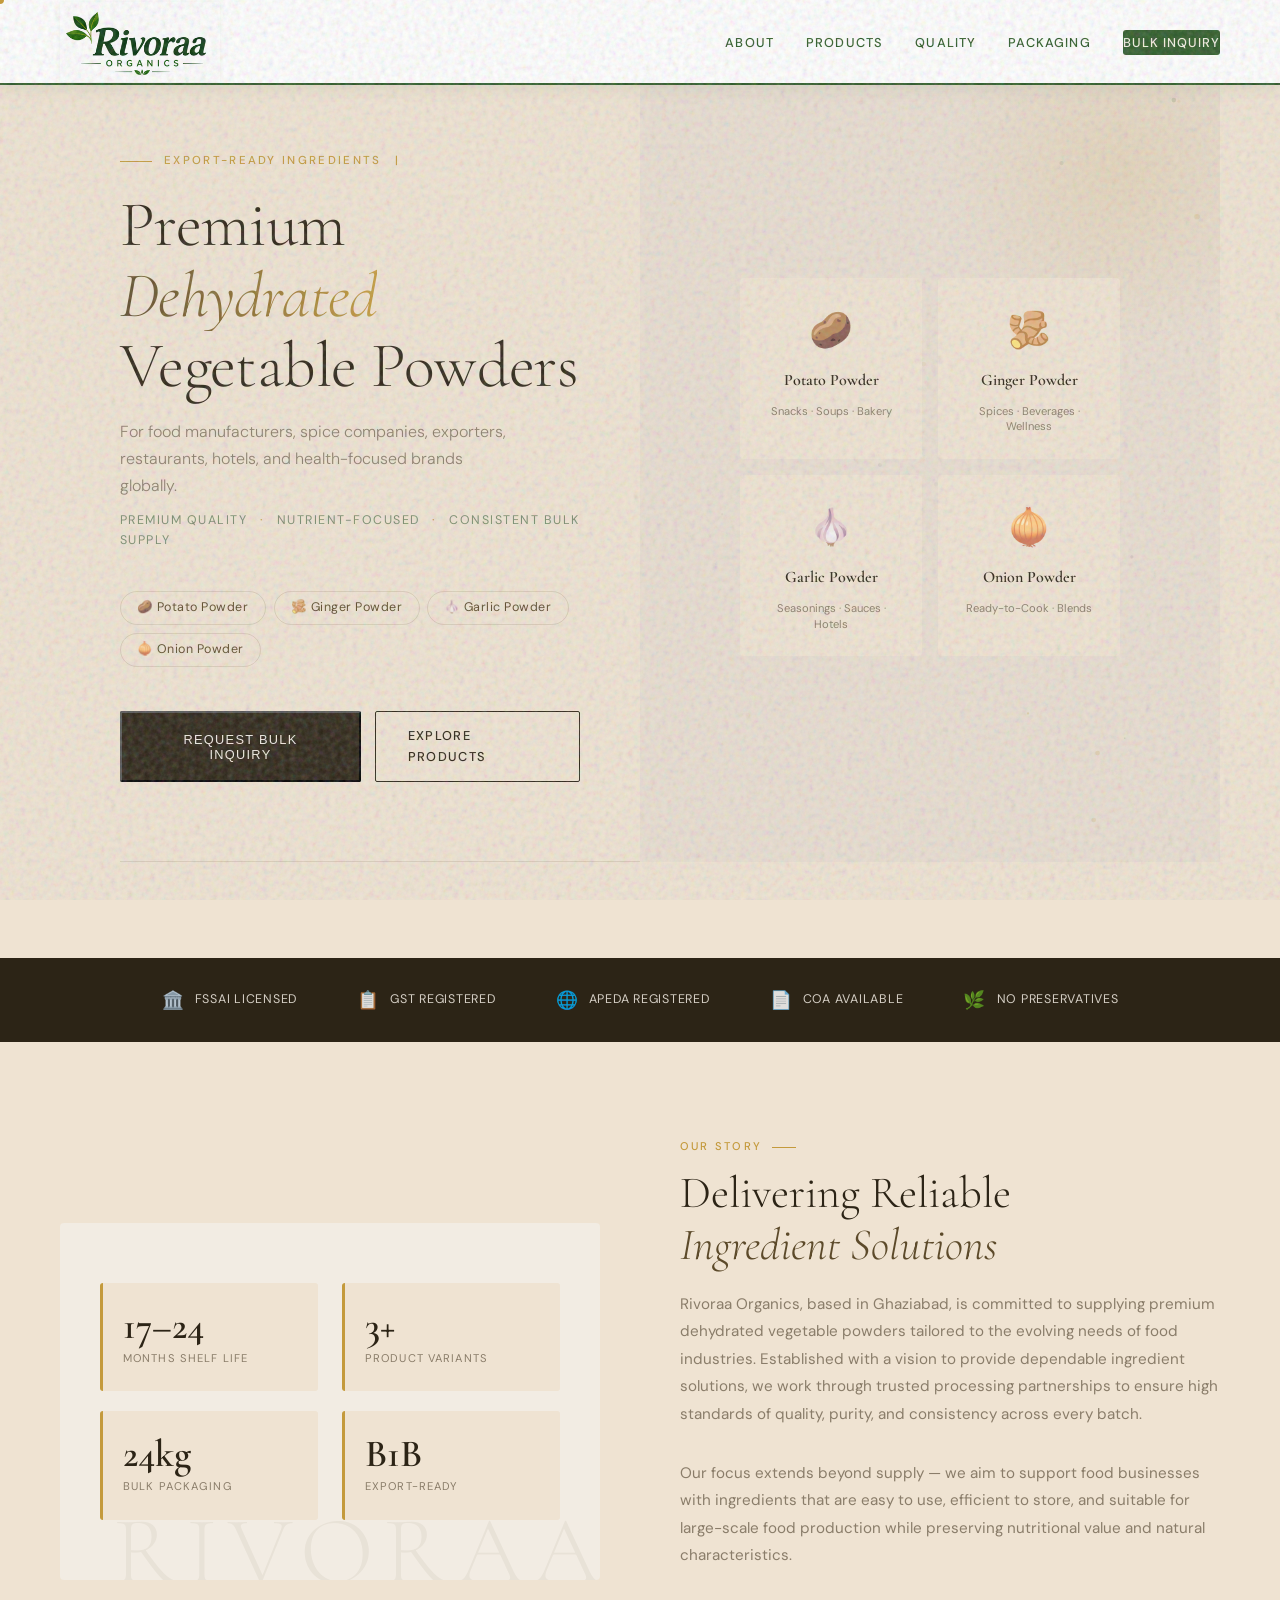
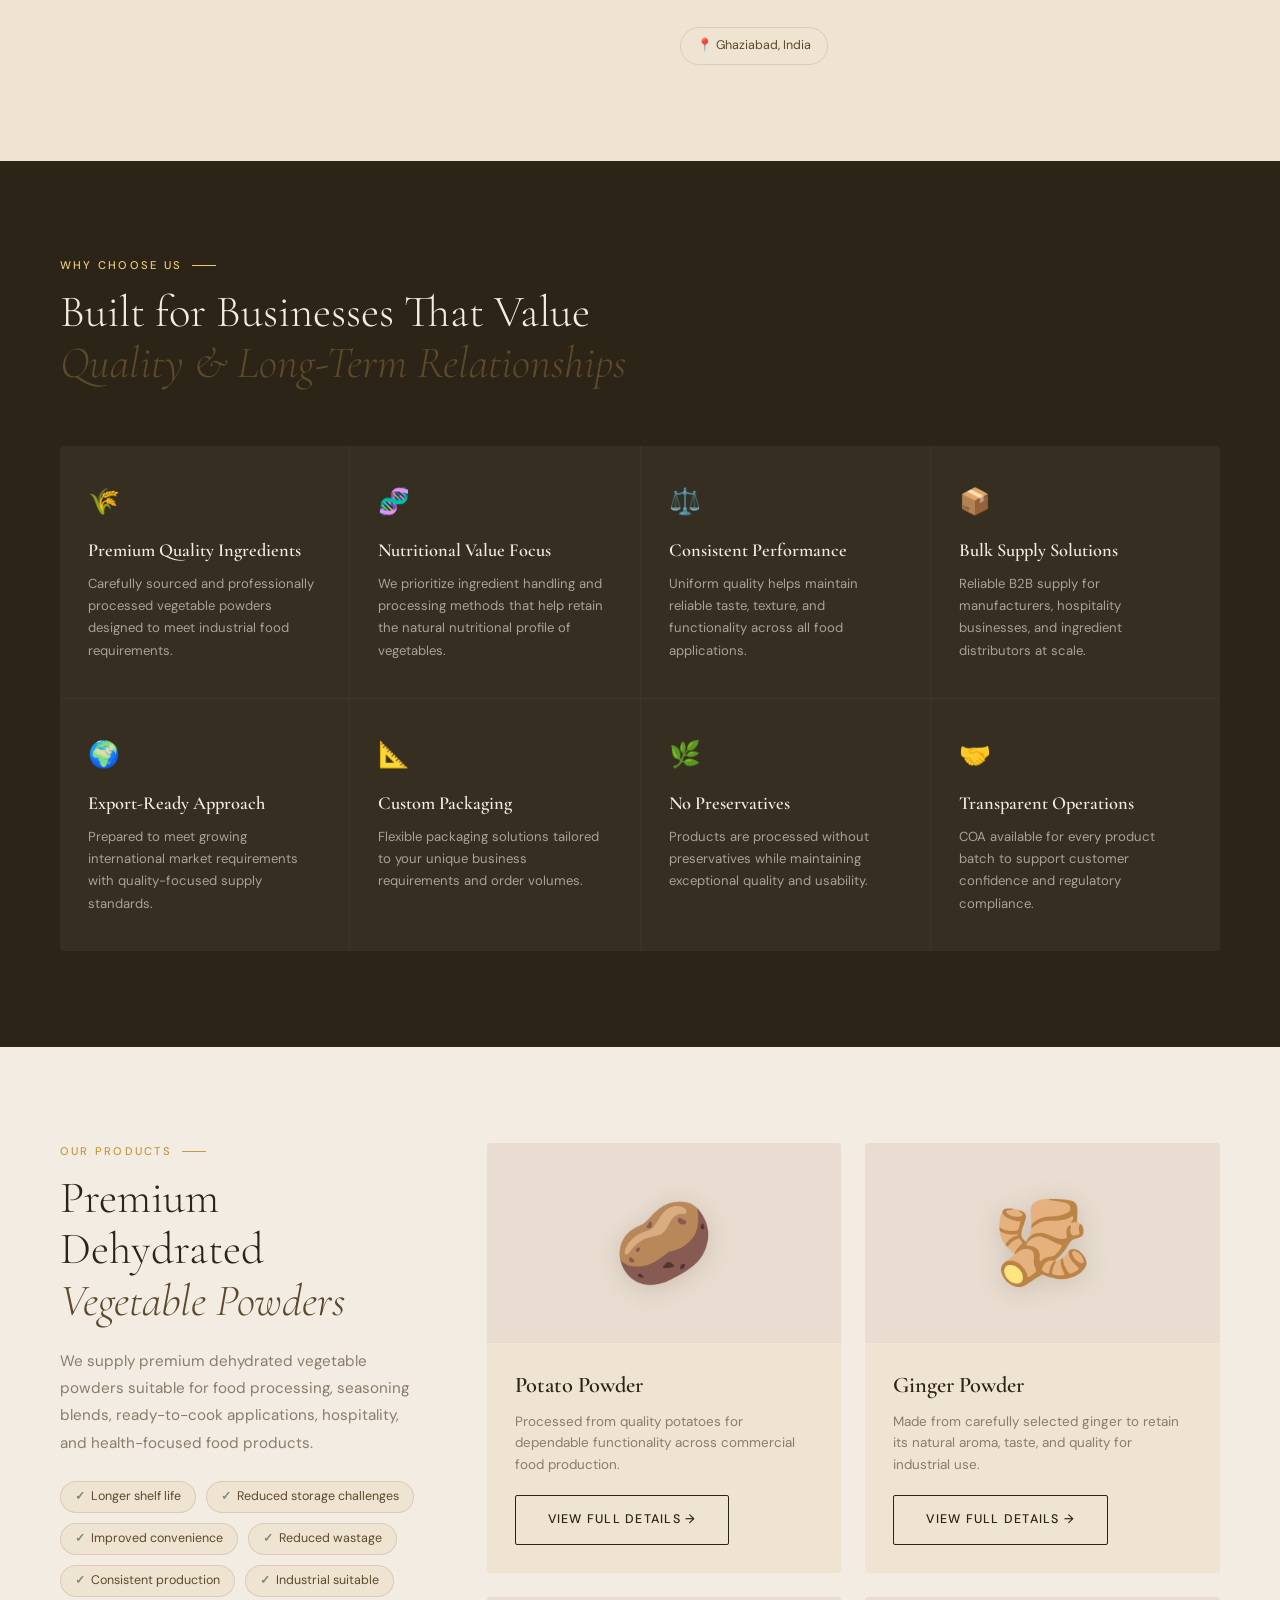
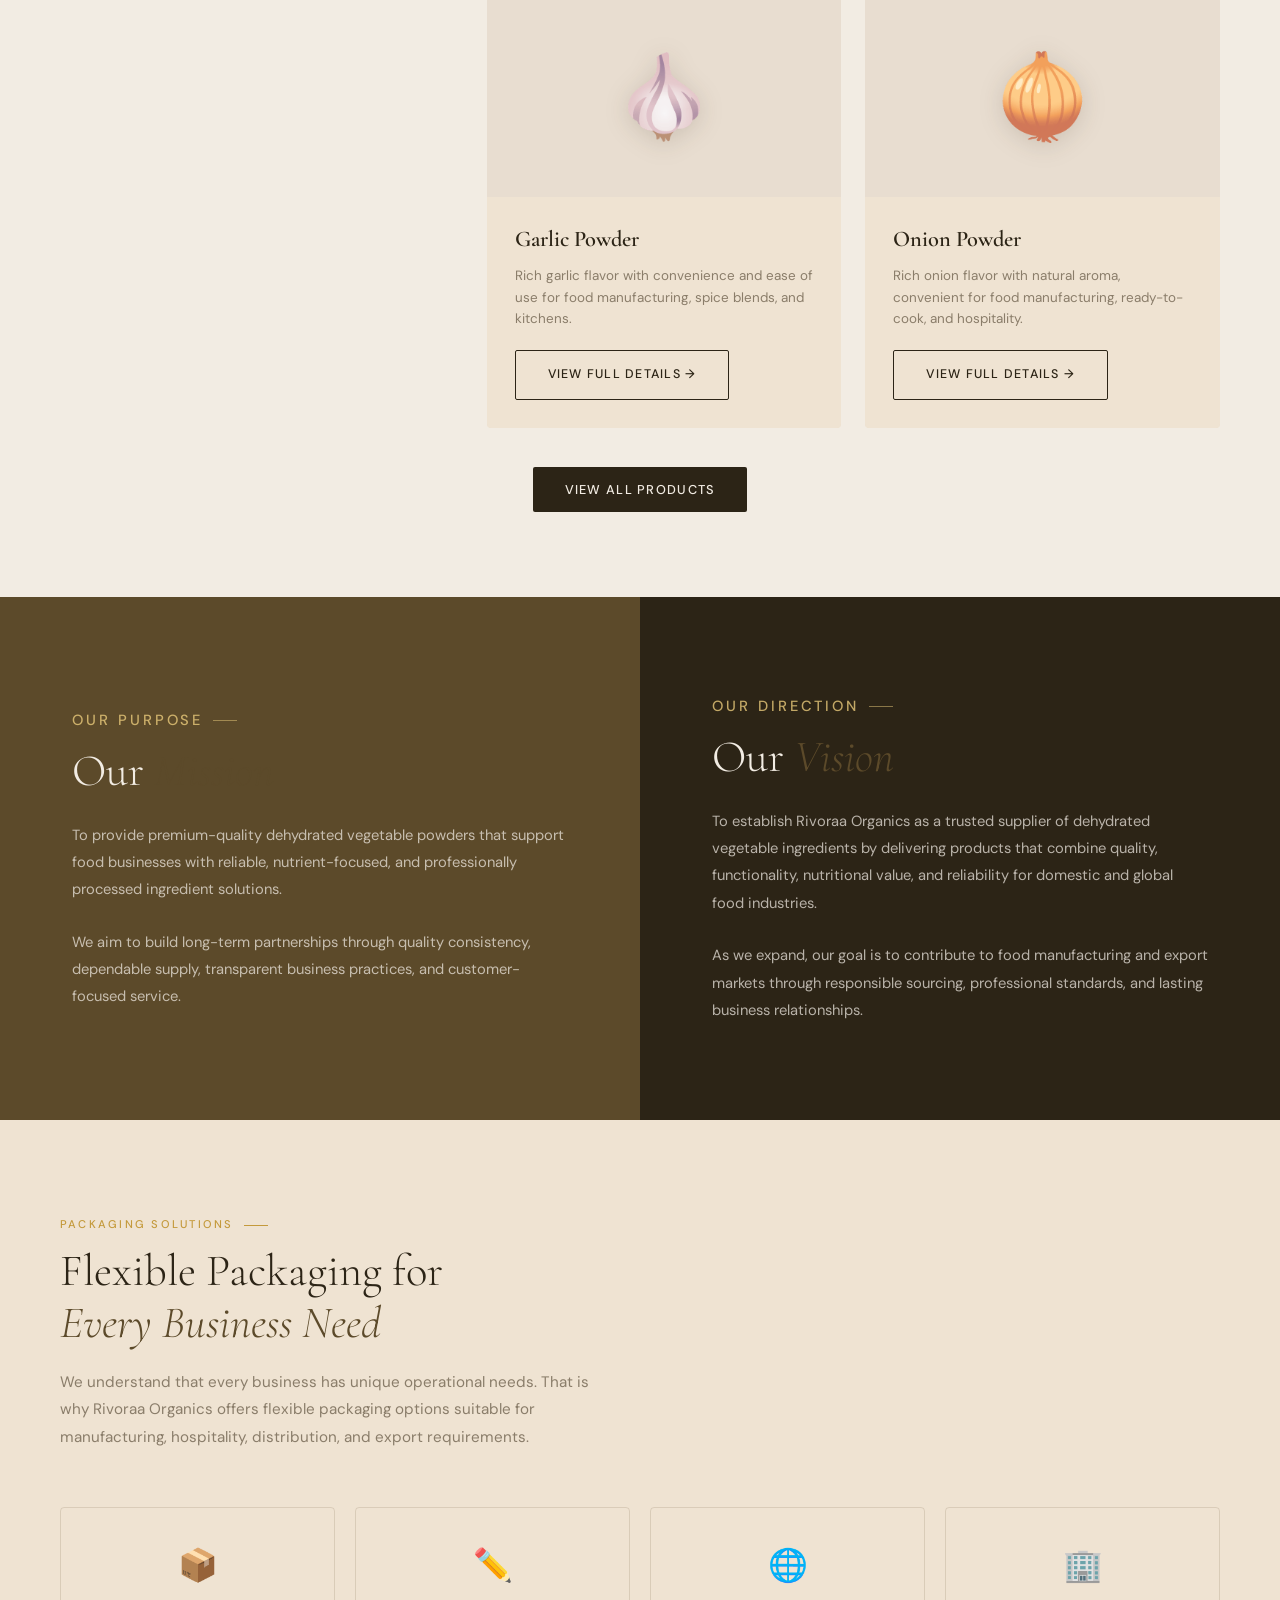
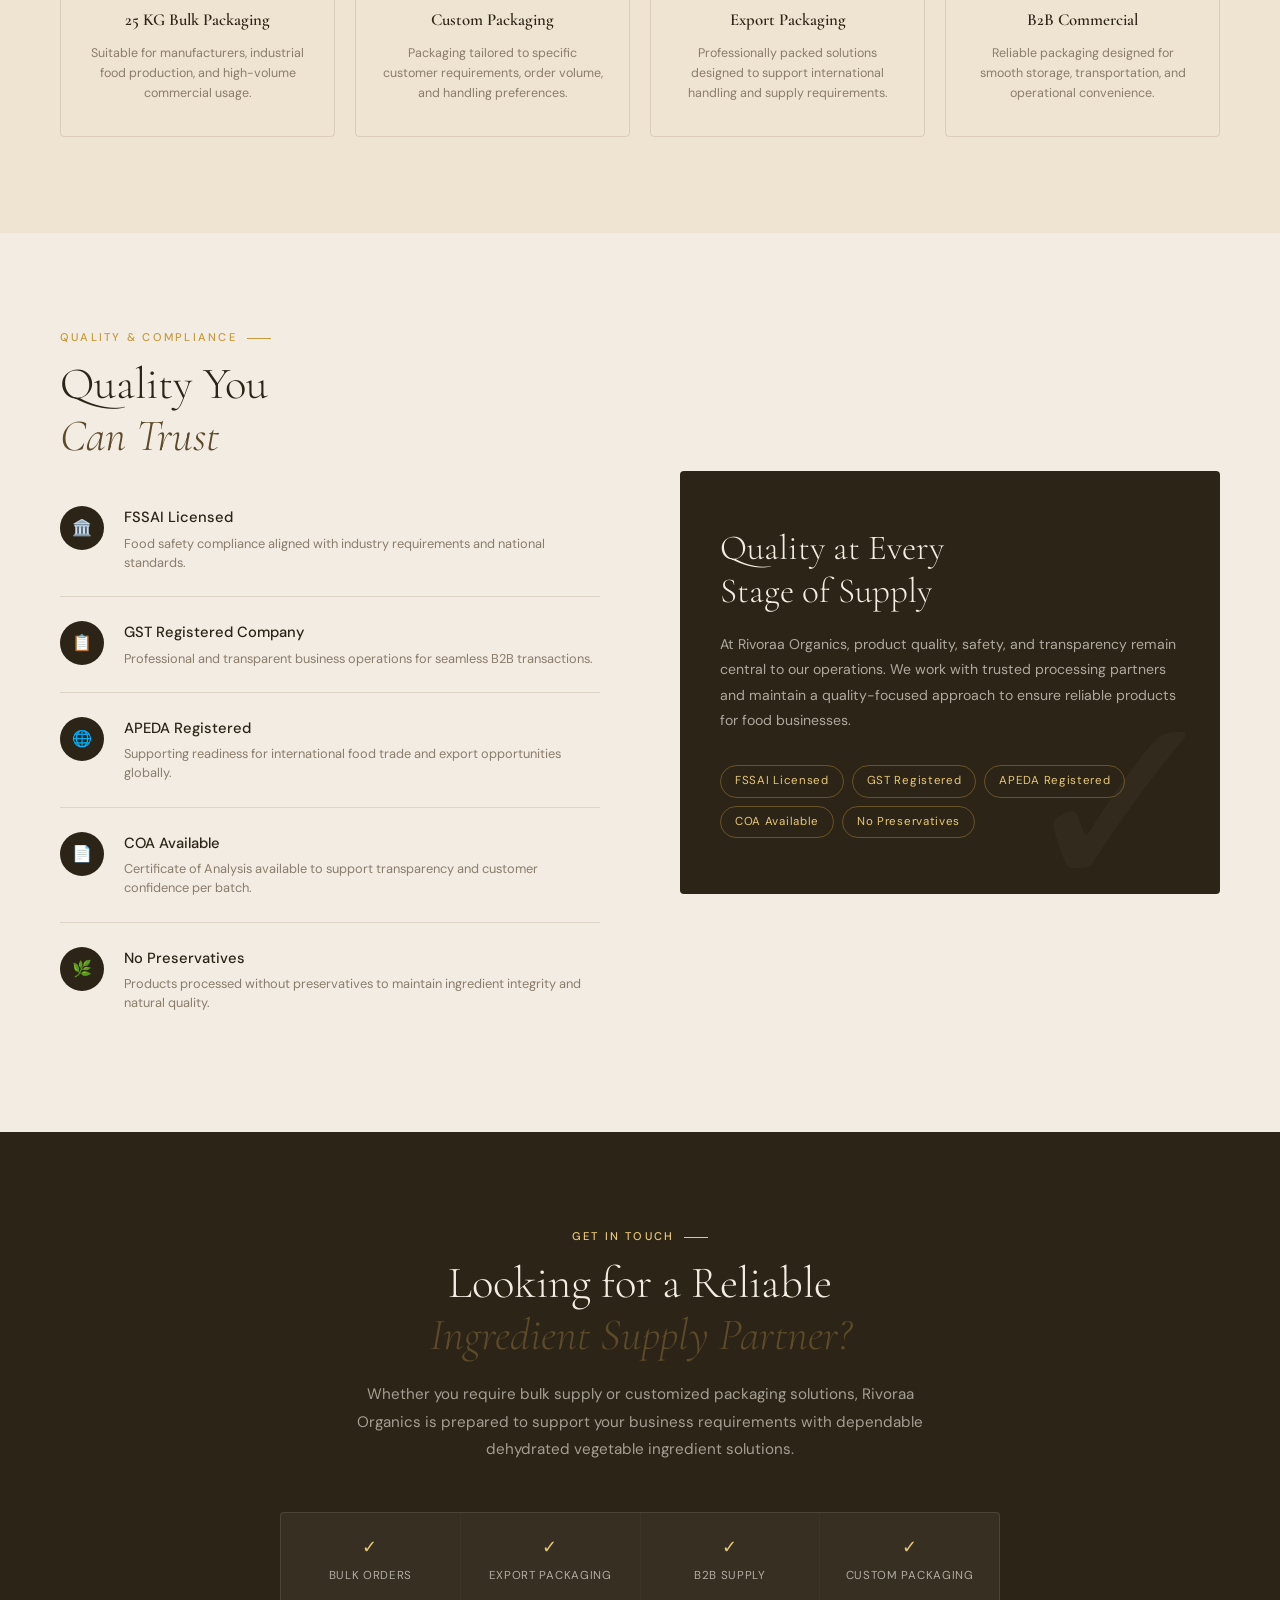
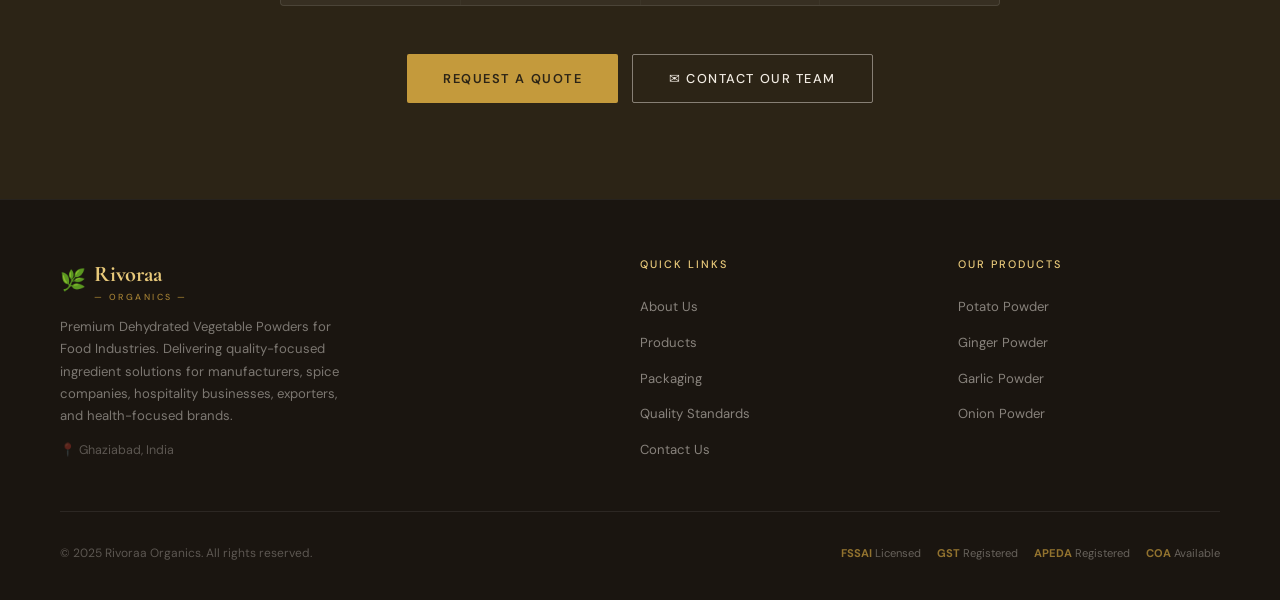
==== commit 4a0336db: "Update index.html" ====
--- a/index.html
+++ b/index.html
@@ -606,7 +606,7 @@
                   font-family: &quot;Cormorant Garamond&quot;, serif;
                   font-size: 1.4rem;
                   font-weight: 700;
-                  color: #2d5a27;
+                  color: var(--gold-light);
                   letter-spacing: -0.01em;
                 "
               >
@@ -675,4 +675,3 @@
     <script src="script.js"></script>
   </body>
 </html>
-
--- a/style.css
+++ b/style.css
@@ -35,8 +35,12 @@
   font-size: 16px;
   line-height: 1.6;
   overflow-x: hidden;
-  cursor: none;
-  /* Hide default cursor for custom organic cursor */
+}
+
+/* Custom cursor — only hide default cursor on pointer devices */
+@media (hover: hover) and (pointer: fine) {
+  body { cursor: none; }
+  a, button, .pill, [role="button"] { cursor: none; }
 }
 
 /* ── NAV ── */
@@ -655,6 +659,7 @@
   display: flex;
   flex-direction: column;
   flex: 1;
+  background: var(--warm-white);
 }
 
 .simple-card-body h3 {
@@ -1560,6 +1565,17 @@
   transform: translate(-50%, -50%) scale(0.5);
 }
 
+/* ── HERO CANVAS (particle effect) ── */
+#hero-canvas {
+  position: absolute;
+  top: 0;
+  left: 0;
+  width: 100%;
+  height: 100%;
+  pointer-events: none;
+  z-index: 0;
+}
+
 /* ── SCROLL PROGRESS BAR ── */
 #scroll-progress,
 .scroll-progress {
